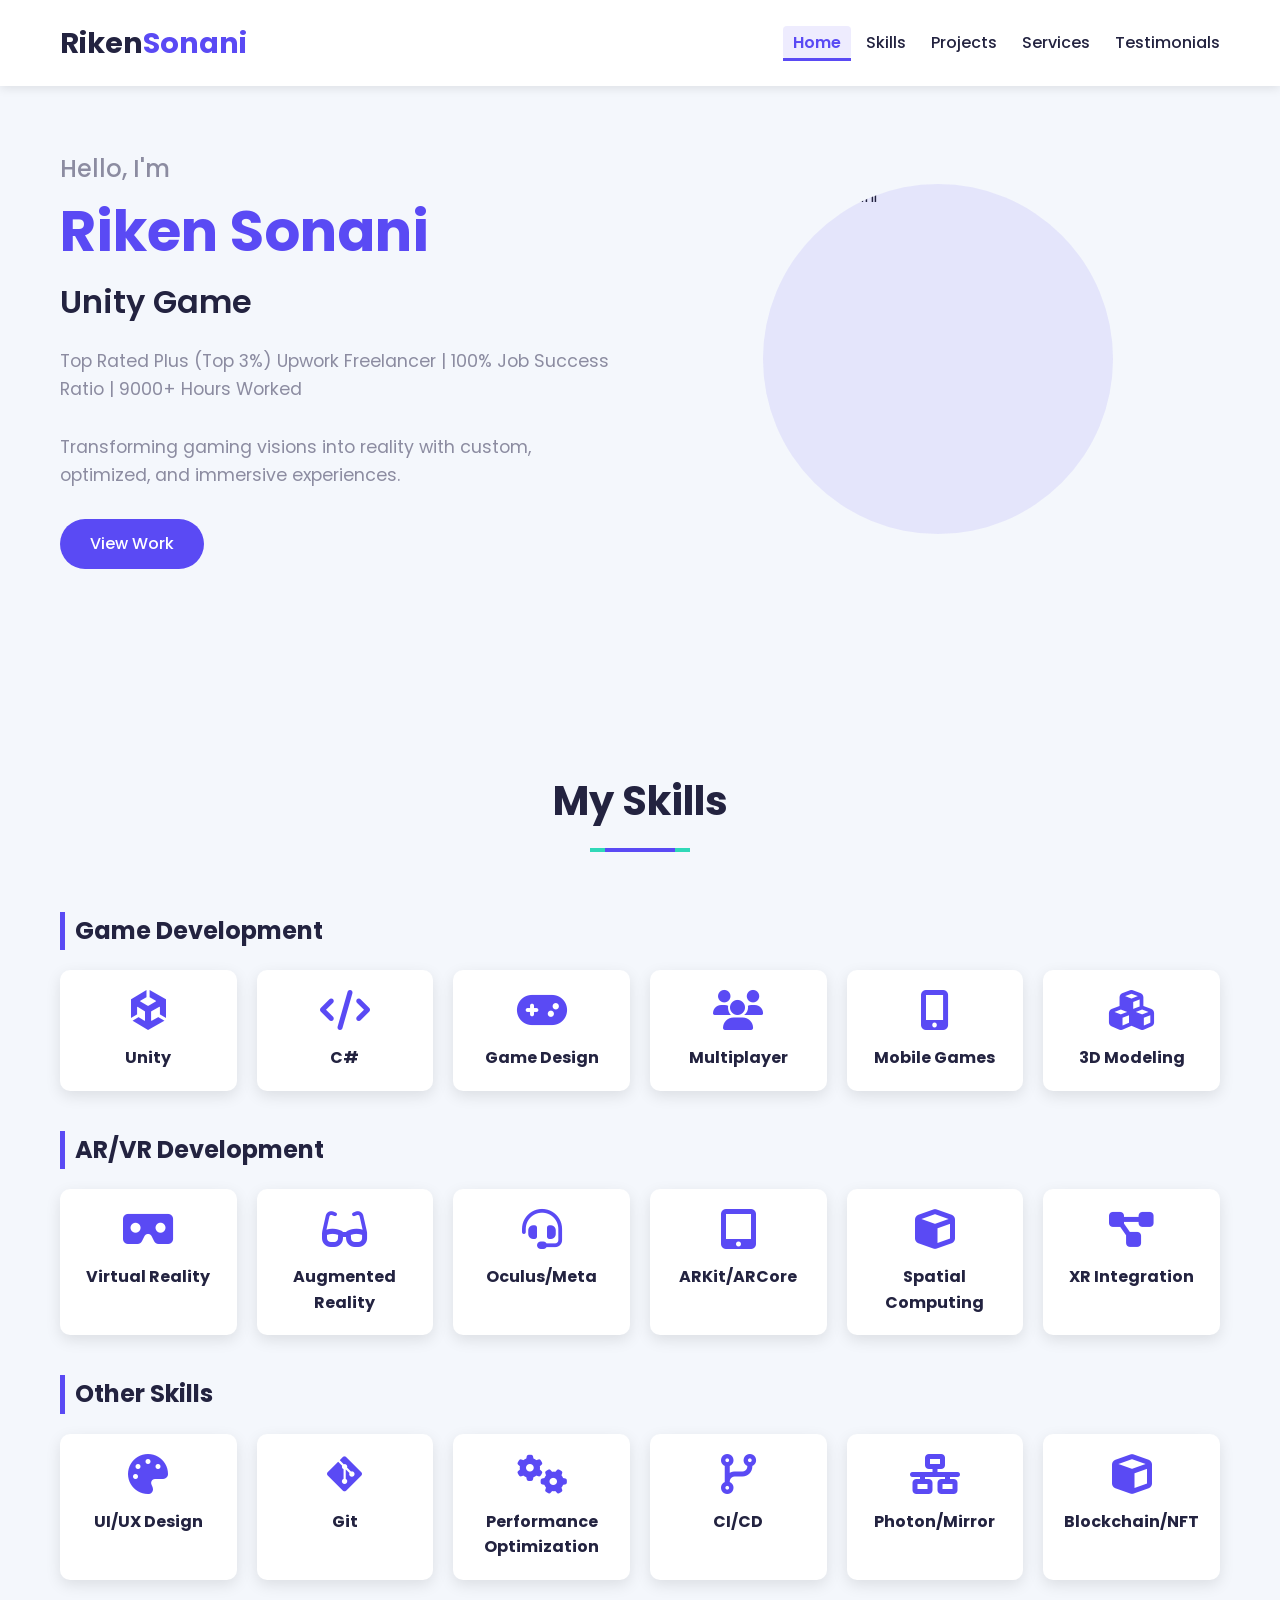
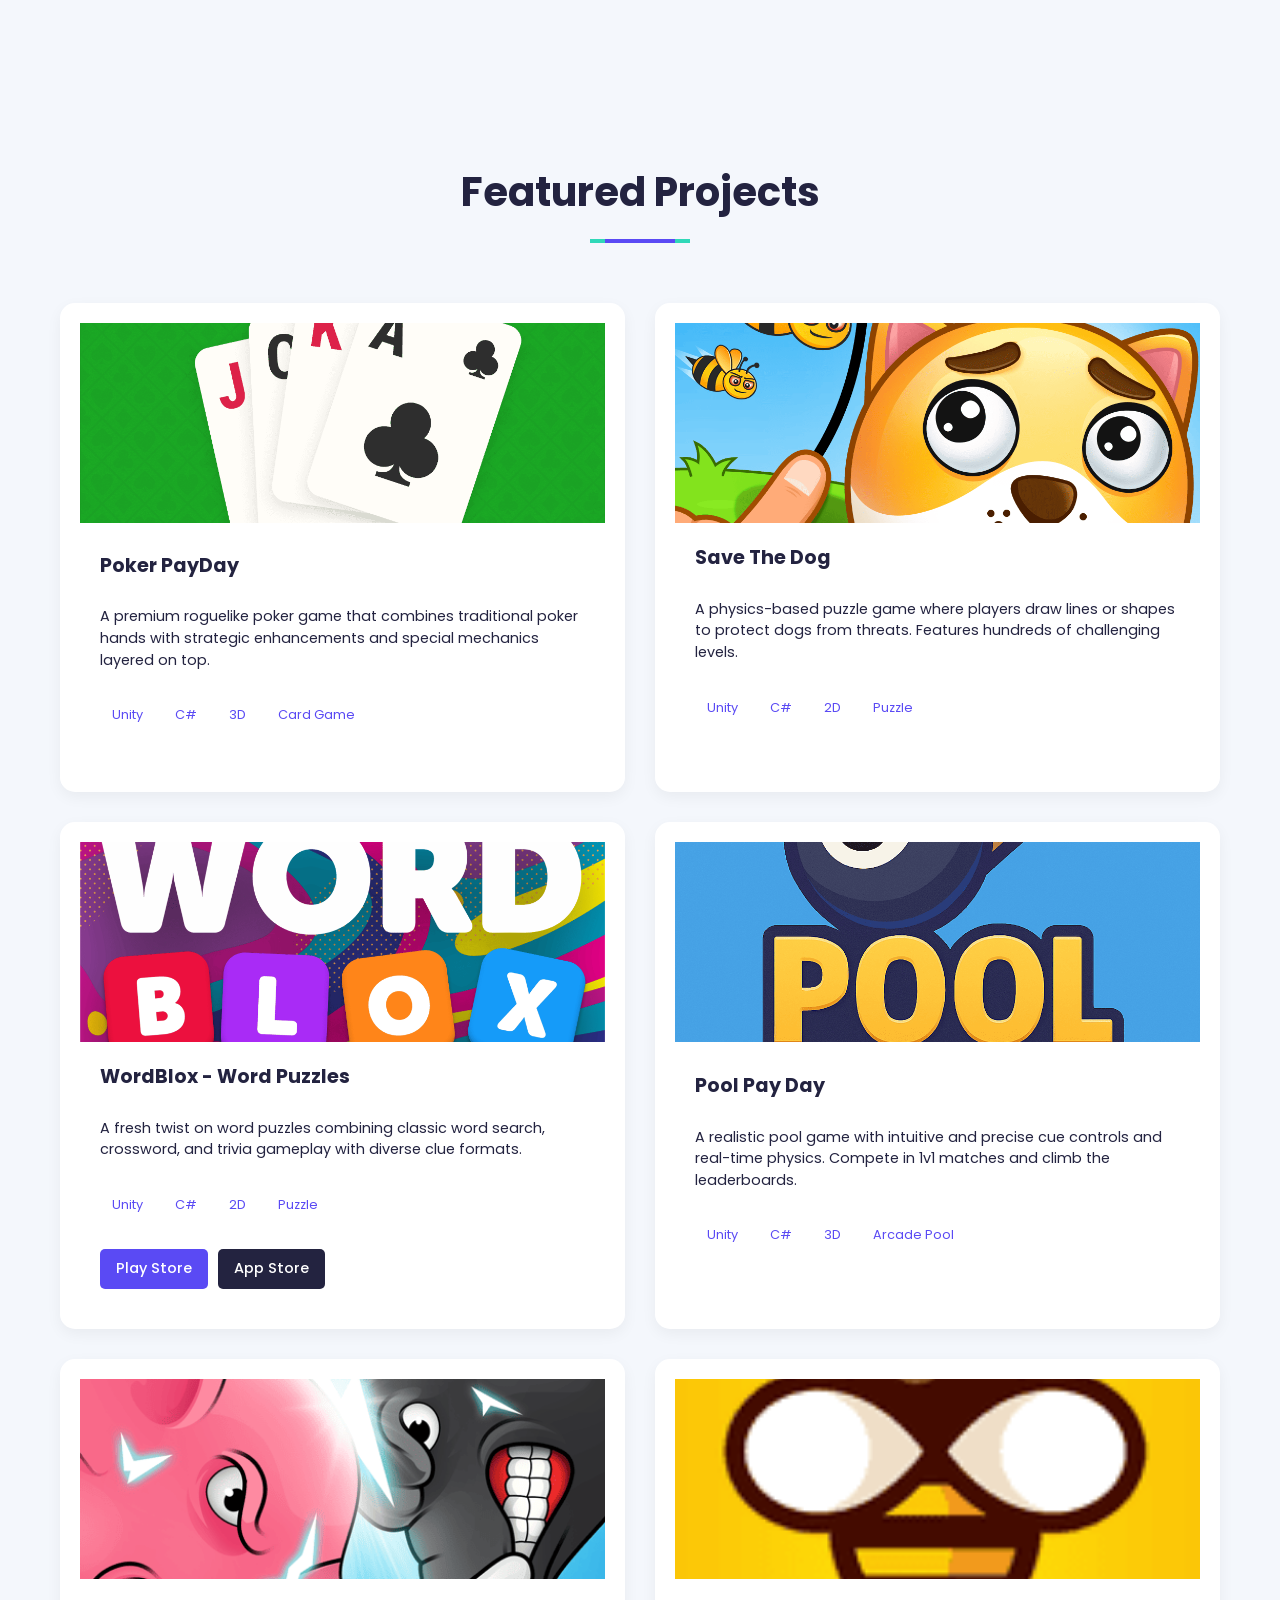
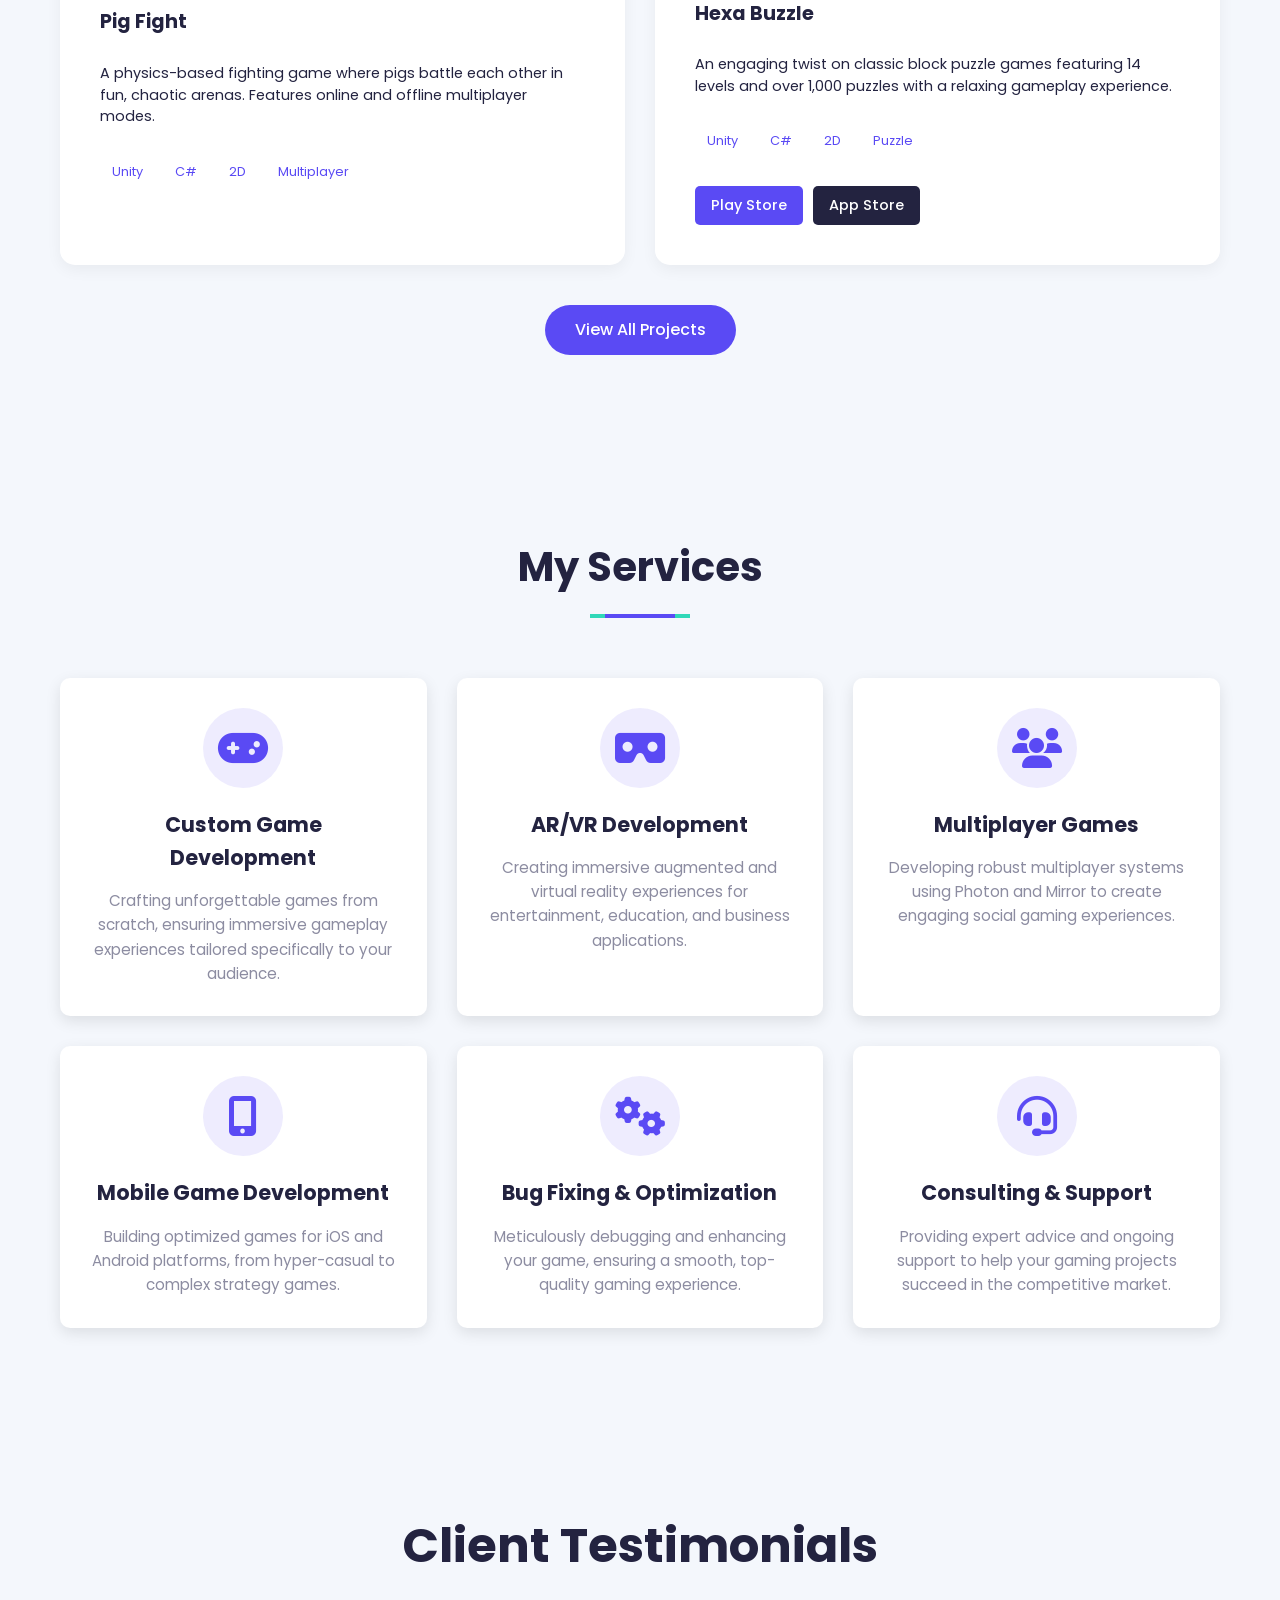
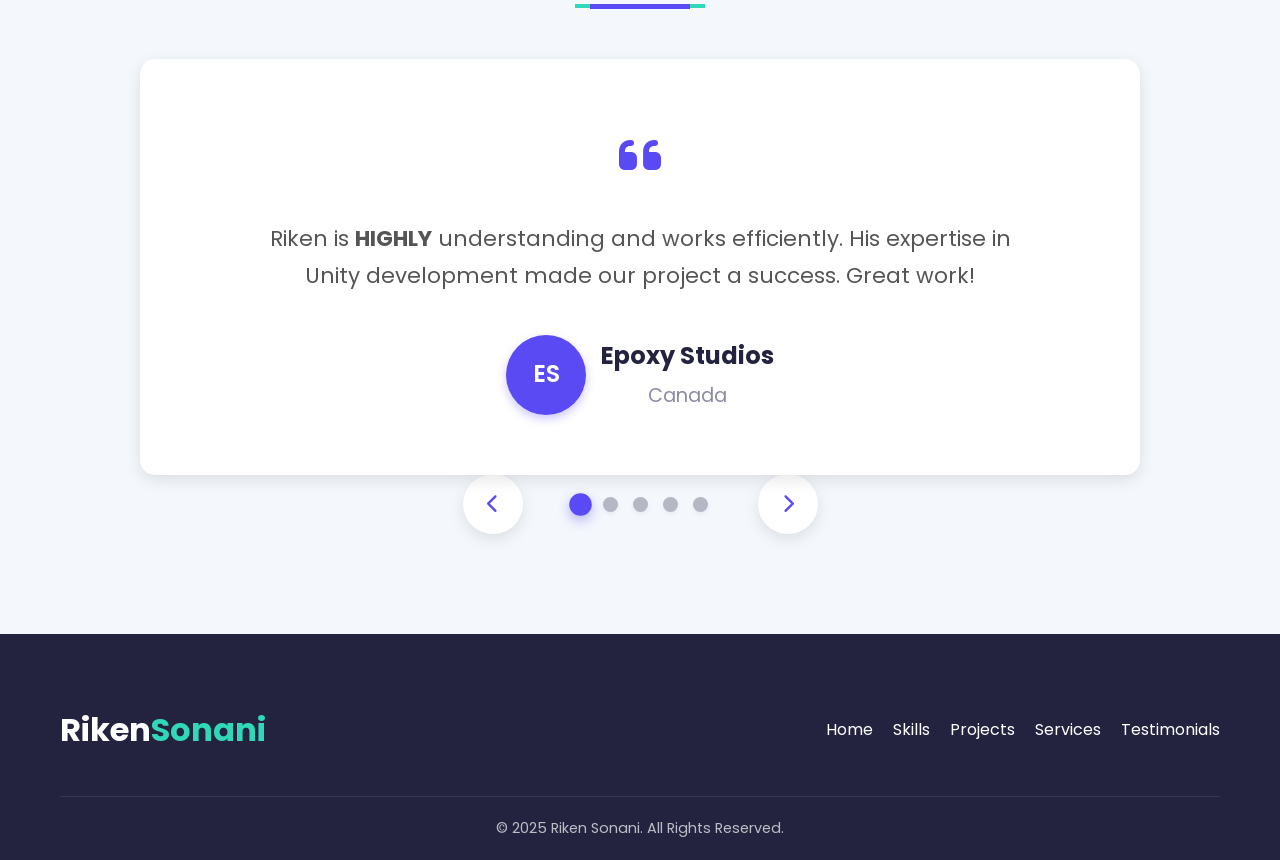
==== index.html @ 7538af36 "initial commit" ====
<!DOCTYPE html>
<html lang="en">
<head>
    <meta charset="UTF-8">
    <meta name="viewport" content="width=device-width, initial-scale=1.0">
    <title>Riken Sonani - Unity Game Developer</title>
    <link rel="stylesheet" href="css/style.css">
    <link rel="stylesheet" href="css/testimonials.css">
    <!-- Font Awesome for icons -->
    <link rel="stylesheet" href="https://cdnjs.cloudflare.com/ajax/libs/font-awesome/6.4.0/css/all.min.css">
    <!-- Google Fonts -->
    <link href="https://fonts.googleapis.com/css2?family=Poppins:wght@300;400;500;600;700&display=swap" rel="stylesheet">
</head>
<body>
    <!-- Header/Navigation -->
    <header>
        <div class="container">
            <div class="logo">
                <h1>Riken<span>Sonani</span></h1>
            </div>
            <nav>
                <ul class="nav-links">
                    <li><a href="#home">Home</a></li>
                    <li><a href="#skills">Skills</a></li>
                    <li><a href="#projects">Projects</a></li>
                    <li><a href="#services">Services</a></li>
                    <li><a href="#testimonials">Testimonials</a></li>
                </ul>
                <div class="hamburger">
                    <span></span>
                    <span></span>
                    <span></span>
                </div>
            </nav>
        </div>
    </header>

    <!-- Hero Section -->
    <section id="home" class="hero">
        <div class="container">
            <div class="hero-content">
                <div class="hero-text">
                    <h2>Hello, I'm</h2>
                    <h1>Riken Sonani</h1>
                    <h3>Unity Game Developer | AR/VR Expert | UI/UX Specialist</h3>
                    <p>Top Rated Plus (Top 3%) Upwork Freelancer | 100% Job Success Ratio | 9000+ Hours Worked</p>
                    <p>Transforming gaming visions into reality with custom, optimized, and immersive experiences.</p>
                    <div class="hero-cta">
                        <a href="#projects" class="btn primary-btn">View Work</a>
                    </div>
                </div>
                <div class="hero-image">
                    <div class="image-placeholder">
                        <img src="images/profile.jpg" alt="Riken Sonani">
                    </div>
                </div>
            </div>
        </div>
    </section>

    <!-- Skills Section -->
    <section id="skills" class="skills">
        <div class="container">
            <div class="section-header">
                <h2>My Skills</h2>
                <div class="underline"></div>
            </div>
            <div class="skills-content">
                <div class="skills-category">
                    <h3>Game Development</h3>
                    <div class="skills-grid">
                        <div class="skill-item">
                            <i class="fab fa-unity"></i>
                            <h4>Unity</h4>
                        </div>
                        <div class="skill-item">
                            <i class="fas fa-code"></i>
                            <h4>C#</h4>
                        </div>
                        <div class="skill-item">
                            <i class="fas fa-gamepad"></i>
                            <h4>Game Design</h4>
                        </div>
                        <div class="skill-item">
                            <i class="fas fa-users"></i>
                            <h4>Multiplayer</h4>
                        </div>
                        <div class="skill-item">
                            <i class="fas fa-mobile-alt"></i>
                            <h4>Mobile Games</h4>
                        </div>
                        <div class="skill-item">
                            <i class="fas fa-cubes"></i>
                            <h4>3D Modeling</h4>
                        </div>
                    </div>
                </div>
                <div class="skills-category">
                    <h3>AR/VR Development</h3>
                    <div class="skills-grid">
                        <div class="skill-item">
                            <i class="fas fa-vr-cardboard"></i>
                            <h4>Virtual Reality</h4>
                        </div>
                        <div class="skill-item">
                            <i class="fas fa-glasses"></i>
                            <h4>Augmented Reality</h4>
                        </div>
                        <div class="skill-item">
                            <i class="fas fa-headset"></i>
                            <h4>Oculus/Meta</h4>
                        </div>
                        <div class="skill-item">
                            <i class="fas fa-tablet-alt"></i>
                            <h4>ARKit/ARCore</h4>
                        </div>
                        <div class="skill-item">
                            <i class="fas fa-cube"></i>
                            <h4>Spatial Computing</h4>
                        </div>
                        <div class="skill-item">
                            <i class="fas fa-project-diagram"></i>
                            <h4>XR Integration</h4>
                        </div>
                    </div>
                </div>
                <div class="skills-category">
                    <h3>Other Skills</h3>
                    <div class="skills-grid">
                        <div class="skill-item">
                            <i class="fas fa-palette"></i>
                            <h4>UI/UX Design</h4>
                        </div>
                        <div class="skill-item">
                            <i class="fab fa-git-alt"></i>
                            <h4>Git</h4>
                        </div>
                        <div class="skill-item">
                            <i class="fas fa-cogs"></i>
                            <h4>Performance Optimization</h4>
                        </div>
                        <div class="skill-item">
                            <i class="fas fa-code-branch"></i>
                            <h4>CI/CD</h4>
                        </div>
                        <div class="skill-item">
                            <i class="fas fa-network-wired"></i>
                            <h4>Photon/Mirror</h4>
                        </div>
                        <div class="skill-item">
                            <i class="fas fa-cube"></i>
                            <h4>Blockchain/NFT</h4>
                        </div>
                    </div>
                </div>
            </div>
        </div>
    </section>

    <!-- Projects Section -->
    <section id="projects" class="projects">
        <div class="container">
            <div class="section-header">
                <h2>Featured Projects</h2>
                <div class="underline"></div>
            </div>

            <div class="projects-grid">
                <!-- Project 1: Poker PayDay -->
                <div class="project-item">
                    <img src="images/Project1.png" alt="Poker PayDay">
                    <div class="project-info">
                        <h3>Poker PayDay</h3>
                        <p>A premium roguelike poker game that combines traditional poker hands with strategic enhancements and special mechanics layered on top.</p>
                        <div class="project-tech">
                            <span>Unity</span>
                            <span>C#</span>
                            <span>3D</span>
                            <span>Card Game</span>
                        </div>
                        <!-- <div class="project-links">
                            <a href="#" class="btn small-btn">Play Game</a>
                            <a href="#" class="btn small-btn github-btn">View Code</a>
                        </div> -->
                    </div>
                </div>

                <!-- Project 2: Save The Dog -->
                <div class="project-item">
                    <img src="images/Project2.png" alt="Save The Dog">
                    <div class="project-info">
                        <h3>Save The Dog</h3>
                        <p>A physics-based puzzle game where players draw lines or shapes to protect dogs from threats. Features hundreds of challenging levels.</p>
                        <div class="project-tech">
                            <span>Unity</span>
                            <span>C#</span>
                            <span>2D</span>
                            <span>Puzzle</span>
                        </div>
                        <div class="project-actions">
                            <a href="#" class="store-btn playstore-btn disabled">
                                <i class="fab fa-google-play"></i> Play Store
                            </a>
                            <a href="#" class="store-btn appstore-btn disabled">
                                <i class="fab fa-app-store-ios"></i> App Store
                            </a>
                        </div>
                    </div>
                </div>

                <!-- Project 3: WordBlox -->
                <div class="project-item">
                    <img src="images/Project3.png" alt="WordBlox - Word Puzzles">
                    <div class="project-info">
                        <h3>WordBlox - Word Puzzles</h3>
                        <p>A fresh twist on word puzzles combining classic word search, crossword, and trivia gameplay with diverse clue formats.</p>
                        <div class="project-tech">
                            <span>Unity</span>
                            <span>C#</span>
                            <span>2D</span>
                            <span>Puzzle</span>
                        </div>
                        <div class="project-links">
                            <a href="https://play.google.com/store/apps/details?id=com.randomlogicgames.wordblox" class="btn small-btn" target="_blank">Play Store</a>
                            <a href="https://apps.apple.com/in/app/wordblox-word-puzzles/id1569467386" class="btn small-btn github-btn" target="_blank">App Store</a>
                        </div>
                    </div>
                </div>

                <!-- Project 4: Pool Pay Day -->
                <div class="project-item">
                    <img src="images/Project4.png" alt="Pool Pay Day">
                    <div class="project-info">
                        <h3>Pool Pay Day</h3>
                        <p>A realistic pool game with intuitive and precise cue controls and real-time physics. Compete in 1v1 matches and climb the leaderboards.</p>
                        <div class="project-tech">
                            <span>Unity</span>
                            <span>C#</span>
                            <span>3D</span>
                            <span>Arcade Pool</span>
                        </div>
                        <div class="project-actions">
                            <a href="#" class="store-btn playstore-btn disabled">
                                <i class="fab fa-google-play"></i> Play Store
                            </a>
                            <a href="#" class="store-btn appstore-btn disabled">
                                <i class="fab fa-app-store-ios"></i> App Store
                            </a>
                        </div>
                    </div>
                </div>

                <!-- Project 5: Pig Fight -->
                <div class="project-item">
                    <img src="images/Project5.png" alt="Pig Fight">
                    <div class="project-info">
                        <h3>Pig Fight</h3>
                        <p>A physics-based fighting game where pigs battle each other in fun, chaotic arenas. Features online and offline multiplayer modes.</p>
                        <div class="project-tech">
                            <span>Unity</span>
                            <span>C#</span>
                            <span>2D</span>
                            <span>Multiplayer</span>
                        </div>
                        <div class="project-actions">
                            <a href="#" class="store-btn playstore-btn disabled">
                                <i class="fab fa-google-play"></i> Play Store
                            </a>
                            <a href="#" class="store-btn appstore-btn disabled">
                                <i class="fab fa-app-store-ios"></i> App Store
                            </a>
                        </div>
                    </div>
                </div>

                <!-- Project 6: Hexa Buzzle -->
                <div class="project-item">
                    <img src="images/Project06.png" alt="Hexa Buzzle">
                    <div class="project-info">
                        <h3>Hexa Buzzle</h3>
                        <p>An engaging twist on classic block puzzle games featuring 14 levels and over 1,000 puzzles with a relaxing gameplay experience.</p>
                        <div class="project-tech">
                            <span>Unity</span>
                            <span>C#</span>
                            <span>2D</span>
                            <span>Puzzle</span>
                        </div>
                        <div class="project-links">
                            <a href="https://play.google.com/store/apps/details?id=com.randomlogicgames.hexabuzzle" class="btn small-btn" target="_blank">Play Store</a>
                            <a href="https://apps.apple.com/in/app/hexa-buzzle/id1369821512" class="btn small-btn github-btn" target="_blank">App Store</a>
                        </div>
                    </div>
                </div>
            </div>

            <div class="projects-cta">
                <a href="projects.html" class="btn primary-btn view-all">View All Projects</a>
            </div>
        </div>
    </section>

    <!-- Services Section -->
    <section id="services" class="services">
        <div class="container">
            <div class="section-header">
                <h2>My Services</h2>
                <div class="underline"></div>
            </div>
            <div class="services-grid">
                <div class="service-item">
                    <div class="service-icon">
                        <i class="fas fa-gamepad"></i>
                    </div>
                    <h3>Custom Game Development</h3>
                    <p>Crafting unforgettable games from scratch, ensuring immersive gameplay experiences tailored specifically to your audience.</p>
                </div>
                <div class="service-item">
                    <div class="service-icon">
                        <i class="fas fa-vr-cardboard"></i>
                    </div>
                    <h3>AR/VR Development</h3>
                    <p>Creating immersive augmented and virtual reality experiences for entertainment, education, and business applications.</p>
                </div>
                <div class="service-item">
                    <div class="service-icon">
                        <i class="fas fa-users"></i>
                    </div>
                    <h3>Multiplayer Games</h3>
                    <p>Developing robust multiplayer systems using Photon and Mirror to create engaging social gaming experiences.</p>
                </div>
                <div class="service-item">
                    <div class="service-icon">
                        <i class="fas fa-mobile-alt"></i>
                    </div>
                    <h3>Mobile Game Development</h3>
                    <p>Building optimized games for iOS and Android platforms, from hyper-casual to complex strategy games.</p>
                </div>
                <div class="service-item">
                    <div class="service-icon">
                        <i class="fas fa-cogs"></i>
                    </div>
                    <h3>Bug Fixing & Optimization</h3>
                    <p>Meticulously debugging and enhancing your game, ensuring a smooth, top-quality gaming experience.</p>
                </div>
                <div class="service-item">
                    <div class="service-icon">
                        <i class="fas fa-headset"></i>
                    </div>
                    <h3>Consulting & Support</h3>
                    <p>Providing expert advice and ongoing support to help your gaming projects succeed in the competitive market.</p>
                </div>
            </div>
        </div>
    </section>

    <!-- Testimonials Section -->
    <section id="testimonials" class="testimonials">
        <div class="container">
            <div class="section-header">
                <h2>Client Testimonials</h2>
                <div class="underline"></div>
                
            </div>
            <div class="testimonials-slider">
                <!-- Testimonial 1 -->
                <div class="testimonial-item">
                    <div class="quote">
                        <i class="fas fa-quote-left"></i>
                    </div>
                    <p>Riken is <strong>HIGHLY</strong> understanding and works efficiently. His expertise in Unity development made our project a success. Great work!</p>
                    <div class="client-info">
                        <div class="client-img">
                            <span>ES</span>
                        </div>
                        <div class="client-details">
                            <h4>Epoxy Studios</h4>
                            <p>Canada</p>
                        </div>
                    </div>
                </div>
                
                <!-- Testimonial 2 -->
                <div class="testimonial-item">
                    <div class="quote">
                        <i class="fas fa-quote-left"></i>
                    </div>
                    <p>Fantastic developer and wonderful to collaborate with! Riken's understanding of game mechanics and ability to implement complex features exceeded our expectations.</p>
                    <div class="client-info">
                        <div class="client-img">
                            <span>RL</span>
                        </div>
                        <div class="client-details">
                            <h4>Random Logic Games</h4>
                            <p>USA</p>
                        </div>
                    </div>
                </div>
                
                <!-- Testimonial 3 -->
                <div class="testimonial-item">
                    <div class="quote">
                        <i class="fas fa-quote-left"></i>
                    </div>
                    <p>Excellent job fixing the bug in our Unity app! Riken's attention to detail and problem-solving skills are impressive. Looking forward to future projects.</p>
                    <div class="client-info">
                        <div class="client-img">
                            <span>MP</span>
                        </div>
                        <div class="client-details">
                            <h4>Multimedia Production</h4>
                            <p>Germany</p>
                        </div>
                    </div>
                </div>

                <!-- Testimonial 4 -->
                <div class="testimonial-item">
                    <div class="quote">
                        <i class="fas fa-quote-left"></i>
                    </div>
                    <p>Very professional Unity freelancer, highly recommended! Riken delivered our AR project on time and with exceptional quality.</p>
                    <div class="client-info">
                        <div class="client-img">
                            <span>KG</span>
                        </div>
                        <div class="client-details">
                            <h4>Kob Games</h4>
                            <p>United Kingdom</p>
                        </div>
                    </div>
                </div>

                <!-- Testimonial 5 -->
                <div class="testimonial-item">
                    <div class="quote">
                        <i class="fas fa-quote-left"></i>
                    </div>
                    <p>Riken listens and delivers exactly what you need. His expertise in Unity and AR/VR development is remarkable. Will definitely hire again!</p>
                    <div class="client-info">
                        <div class="client-img">
                            <span>JN</span>
                        </div>
                        <div class="client-details">
                            <h4>Josh Nathanson</h4>
                            <p>USA</p>
                        </div>
                    </div>
                </div>
            </div>
            <div class="testimonial-controls">
                <button class="prev-btn"><i class="fas fa-chevron-left"></i></button>
                <div class="dots">
                    <span class="dot active" title="Testimonial 1"></span>
                    <span class="dot" title="Testimonial 2"></span>
                    <span class="dot" title="Testimonial 3"></span>
                    <span class="dot" title="Testimonial 4"></span>
                    <span class="dot" title="Testimonial 5"></span>
                </div>
                <button class="next-btn"><i class="fas fa-chevron-right"></i></button>
            </div>
        </div>
    </section>

    <!-- Contact Section -->
    <section id="contact" class="contact">
        <div class="container">
            <div class="section-header">
                <h2>Get In Touch</h2>
                <div class="underline"></div>
            </div>
            <div class="contact-content">
                <div class="contact-info">
                    <h3>Let's work together</h3>
                    <p>Ready to transform your gaming vision into reality? I'm currently available for freelance work. If you have a project that needs some creative touch, I'd love to hear about it.</p>
                    <div class="contact-details">
                        <div class="contact-item">
                            <i class="fas fa-envelope"></i>
                            <span>Email address hidden for portfolio demo</span>
                        </div>
                        <div class="contact-item">
                            <i class="fas fa-phone"></i>
                            <span>Phone number hidden for portfolio demo</span>
                        </div>
                        <div class="contact-item">
                            <i class="fas fa-map-marker-alt"></i>
                            <span>Available for Remote Work</span>
                        </div>
                    </div>
                </div>
                <div class="contact-form">
                    <form id="contactForm">
                        <div class="form-group">
                            <label for="name">Name</label>
                            <input type="text" id="name" name="name" required>
                        </div>
                        <div class="form-group">
                            <label for="email">Email</label>
                            <input type="email" id="email" name="email" required>
                        </div>
                        <div class="form-group">
                            <label for="subject">Subject</label>
                            <input type="text" id="subject" name="subject" required>
                        </div>
                        <div class="form-group">
                            <label for="message">Message</label>
                            <textarea id="message" name="message" rows="5" required></textarea>
                        </div>
                        <button type="submit" class="btn primary-btn">Send Message</button>
                    </form>
                </div>
            </div>
        </div>
    </section>

    <!-- Footer -->
    <footer>
        <div class="container">
            <div class="footer-content">
                <div class="footer-logo">
                    <h2>Riken<span>Sonani</span></h2>
                </div>
                <div class="footer-links">
                    <a href="#home">Home</a>
                    <a href="#skills">Skills</a>
                    <a href="#projects">Projects</a>
                    <a href="#services">Services</a>
                    <a href="#testimonials">Testimonials</a>
                </div>
            </div>
            <div class="footer-bottom">
                <p>&copy; 2025 Riken Sonani. All Rights Reserved.</p>
            </div>
        </div>
    </footer>

    <!-- Back to Top Button -->
    <a href="#home" class="back-to-top">
        <i class="fas fa-arrow-up"></i>
    </a>

    <!-- JavaScript -->
    <script src="js/main.js"></script>
    <script src="js/testimonials.js"></script>
</body>
</html>
---- css/style.css ----
/* ============ Base Styles ============ */
:root {
    --primary-color: #5a4af4;
    --secondary-color: #30d8b8;
    --dark-color: #232340;
    --light-color: #f4f7fc;
    --grey-color: #8c8ca1;
    --white-color: #ffffff;
    --box-shadow: 0 5px 15px rgba(0, 0, 0, 0.1);
    --transition: all 0.3s ease-in-out;
}

* {
    margin: 0;
    padding: 0;
    box-sizing: border-box;
}

html {
    scroll-behavior: smooth;
}

body {
    font-family: 'Poppins', sans-serif;
    line-height: 1.6;
    color: var(--dark-color);
    background-color: var(--light-color);
}

a {
    text-decoration: none;
    color: inherit;
}

ul {
    list-style: none;
}

img {
    max-width: 100%;
    height: auto;
    display: block;
}

.container {
    max-width: 1200px;
    margin: 0 auto;
    padding: 0 20px;
}

.section-header {
    text-align: center;
    margin-bottom: 60px;
}

.section-header h2 {
    font-size: 2.5rem;
    color: var(--dark-color);
    margin-bottom: 15px;
    position: relative;
    display: inline-block;
}

.underline {
    height: 4px;
    width: 70px;
    background: var(--primary-color);
    margin: 0 auto;
    position: relative;
}

.underline::before {
    content: '';
    position: absolute;
    left: -15px;
    top: 0;
    width: 15px;
    height: 4px;
    background: var(--secondary-color);
}

.underline::after {
    content: '';
    position: absolute;
    right: -15px;
    top: 0;
    width: 15px;
    height: 4px;
    background: var(--secondary-color);
}

.btn {
    display: inline-flex;
    align-items: center;
    justify-content: center;
    padding: 12px 30px;
    border-radius: 50px;
    font-weight: 500;
    cursor: pointer;
    transition: var(--transition);
    border: none;
    text-align: center;
    font-size: 1rem;
    gap: 8px;
}

.primary-btn {
    background: var(--primary-color);
    color: var(--white-color);
}

.primary-btn:hover {
    background: #4939d8; /* Slightly darker shade */
    transform: translateY(-2px);
    box-shadow: 0 5px 15px rgba(90, 74, 244, 0.25);
}

.secondary-btn {
    background: var(--white-color);
    color: var(--primary-color);
    border: 2px solid transparent;
    box-shadow: 0 3px 10px rgba(0, 0, 0, 0.1);
}

.secondary-btn:hover {
    background: var(--white-color);
    color: var(--primary-color);
    transform: translateY(-2px);
    box-shadow: 0 5px 15px rgba(0, 0, 0, 0.15);
}

.small-btn {
    padding: 10px 25px;
    font-size: 0.95rem;
}

/* ============ Header Styles ============ */
header {
    background-color: var(--white-color);
    box-shadow: 0 2px 10px rgba(0, 0, 0, 0.1);
    padding: 20px 0;
    position: fixed;
    top: 0;
    left: 0;
    width: 100%;
    z-index: 1000;
    transition: var(--transition);
}

header.sticky {
    padding: 15px 0;
    background-color: rgba(255, 255, 255, 0.95);
}

header .container {
    display: flex;
    justify-content: space-between;
    align-items: center;
}

.logo h1 {
    font-size: 1.8rem;
    color: var(--dark-color);
}

.logo span {
    color: var(--primary-color);
}

.nav-links {
    display: flex;
}

.nav-links li:not(:last-child) {
    margin-right: 25px;
}

.nav-links a {
    font-weight: 500;
    font-size: 1rem;
    position: relative;
    padding: 5px 0;
}

.nav-links a::after {
    content: '';
    position: absolute;
    left: 0;
    bottom: -2px;
    width: 0;
    height: 2px;
    background-color: var(--primary-color);
    transition: width 0.3s ease;
}

.nav-links a:hover::after,
.nav-links a.active::after {
    width: 100%;
    height: 3px;
    background-color: var(--primary-color);
}

/* Add explicit styling for active nav links */
.nav-links a.active {
    color: var(--primary-color);
    font-weight: 600;
    background-color: rgba(90, 74, 244, 0.1);
    padding: 5px 10px;
    border-radius: 4px;
    margin: 0 -10px;
}

.hamburger {
    display: none;
    cursor: pointer;
}

.hamburger span {
    display: block;
    width: 25px;
    height: 3px;
    background-color: var(--dark-color);
    margin: 5px 0;
    transition: var(--transition);
}

/* Header Profile Image */
.header-profile {
    display: flex;
    align-items: center;
    gap: 15px;
}

.profile-image {
    width: 45px;
    height: 45px;
    border-radius: 50%;
    overflow: hidden;
    border: 2px solid var(--primary-color);
}

.profile-image img {
    width: 100%;
    height: 100%;
    object-fit: cover;
}

/* ============ Hero Section ============ */
.hero {
    padding: 150px 0 100px;
    background-color: var(--light-color);
    position: relative;
    overflow: hidden;
}

.hero-content {
    display: flex;
    align-items: center;
    justify-content: space-between;
}

.hero-text {
    flex: 1;
    padding-right: 30px;
}

.hero-text h2 {
    font-size: 1.5rem;
    font-weight: 500;
    color: var(--grey-color);
    margin-bottom: 10px;
}

.hero-text h1 {
    font-size: 3.5rem;
    font-weight: 700;
    color: var(--primary-color);
    margin-bottom: 10px;
    line-height: 1.2;
}

.hero-text h3 {
    font-size: 2rem;
    font-weight: 600;
    color: var(--dark-color);
    margin-bottom: 20px;
}

.hero-text p {
    font-size: 1.1rem;
    color: var(--grey-color);
    margin-bottom: 30px;
    max-width: 600px;
}

.hero-cta {
    display: flex;
    gap: 15px;
}

.hero-image {
    flex: 1;
    display: flex;
    justify-content: center;
    align-items: center;
}

.image-placeholder {
    width: 350px;
    height: 350px;
    border-radius: 50%;
    background-color: rgba(90, 74, 244, 0.1);
    display: flex;
    justify-content: center;
    align-items: center;
    position: relative;
    overflow: hidden;
}

.image-placeholder img {
    width: 100%;
    height: 100%;
    object-fit: cover;
    display: block;
}

.image-placeholder::before {
    content: '';
    position: absolute;
    top: -20px;
    right: -20px;
    width: 100%;
    height: 100%;
    border-radius: 50%;
    border: 4px solid var(--secondary-color);
    z-index: -1;
}

.image-placeholder i {
    display: none;
}

/* ============ About Section ============ */
.about {
    padding: 100px 0;
    background-color: var(--white-color);
}

.about-content {
    display: flex;
    align-items: center;
    gap: 50px;
}

.about-image {
    flex: 1;
}

.about-image .image-placeholder {
    width: 300px;
    height: 300px;
    margin: 0 auto;
}

.about-text {
    flex: 1.5;
}

.about-text h3 {
    font-size: 1.8rem;
    color: var(--dark-color);
    margin-bottom: 20px;
    line-height: 1.3;
}

.about-text p {
    margin-bottom: 20px;
    color: var(--grey-color);
}

.about-details {
    display: flex;
    flex-wrap: wrap;
    margin-bottom: 30px;
}

.detail-item {
    flex: 1;
    min-width: 200px;
    margin: 10px 0;
    display: flex;
    align-items: center;
}

.detail-item i {
    margin-right: 10px;
    color: var(--primary-color);
    font-size: 1.2rem;
}

.about-cta {
    display: flex;
    align-items: center;
    gap: 30px;
}

.social-icons {
    display: flex;
    gap: 15px;
}

.social-icons a {
    width: 40px;
    height: 40px;
    border-radius: 50%;
    background-color: var(--light-color);
    display: flex;
    justify-content: center;
    align-items: center;
    transition: var(--transition);
}

.social-icons a:hover {
    background-color: var(--primary-color);
    color: var(--white-color);
    transform: translateY(-3px);
}

/* ============ Skills Section ============ */
.skills {
    padding: 100px 0;
    background-color: var(--light-color);
}

.skills-content {
    display: flex;
    flex-direction: column;
    gap: 40px;
}

.skills-category h3 {
    font-size: 1.5rem;
    margin-bottom: 20px;
    color: var(--dark-color);
    position: relative;
    padding-left: 15px;
}

.skills-category h3::before {
    content: '';
    position: absolute;
    left: 0;
    top: 0;
    width: 5px;
    height: 100%;
    background-color: var(--primary-color);
}

.skills-grid {
    display: grid;
    grid-template-columns: repeat(auto-fill, minmax(150px, 1fr));
    gap: 20px;
}

.skill-item {
    background-color: var(--white-color);
    border-radius: 10px;
    padding: 20px;
    text-align: center;
    box-shadow: var(--box-shadow);
    transition: var(--transition);
}

.skill-item:hover {
    transform: translateY(-5px);
    box-shadow: 0 10px 25px rgba(0, 0, 0, 0.1);
}

.skill-item i {
    font-size: 2.5rem;
    margin-bottom: 15px;
    color: var(--primary-color);
}

.skill-item h4 {
    font-size: 1rem;
    color: var(--dark-color);
}

/* ============ Projects Section ============ */
.projects {
    padding: 80px 0;
    background-color: var(--light-bg);
}

.projects-grid {
    display: grid;
    grid-template-columns: repeat(2, 1fr);
    gap: 30px;
    margin-top: 40px;
    max-width: 100%;
}

.project-item {
    display: flex;
    flex-direction: column;
    background-color: #fff;
    border-radius: 15px;
    box-shadow: 0 5px 15px rgba(0, 0, 0, 0.05);
    padding: 20px;
    height: 100%;
    transition: transform 0.3s ease, box-shadow 0.3s ease;
    overflow: hidden;
}

.project-item:hover {
    transform: translateY(-5px);
    box-shadow: 0 10px 25px rgba(0, 0, 0, 0.1);
}

.project-item img {
    width: 100%;
    height: 200px;
    object-fit: cover;
}

.project-info {
    padding: 20px;
    display: flex;
    flex-direction: column;
    gap: 15px;
}

.project-info h3 {
    font-size: 1.2rem;
    margin-bottom: 10px;
    color: var(--dark-color);
}

.project-info p {
    font-size: 0.9rem;
    color: var(--text-color);
    margin-bottom: 15px;
    line-height: 1.5;
}

.project-tech {
    display: flex;
    flex-wrap: wrap;
    gap: 8px;
    margin-bottom: 15px;
}

.project-tech span {
    background: var(--light-bg);
    color: var(--primary-color);
    padding: 4px 12px;
    border-radius: 15px;
    font-size: 0.8rem;
}

.project-links {
    display: flex;
    gap: 10px;
}

.project-links .btn {
    padding: 8px 16px;
    font-size: 0.9rem;
    border-radius: 5px;
    text-decoration: none;
    transition: all 0.3s ease;
}

.project-links .btn:first-child {
    background: var(--primary-color);
    color: var(--white-color);
}

.github-btn {
    background: var(--dark-color);
    color: var(--white-color);
}

.projects-cta {
    display: flex;
    justify-content: center;
    margin-top: 40px;
}

.view-all {
    margin: 0 auto;
    padding: 12px 30px;
    font-size: 1rem;
}

/* ============ Testimonials Section ============ */
.testimonials {
    padding: 80px 0;
    background-color: var(--light-color);
    overflow: hidden;
}

.testimonials-slider {
    max-width: 1000px;
    margin: 0 auto;
    position: relative;
}

.testimonial-item {
    position: relative;
    width: 100%;
    background-color: var(--white-color);
    border-radius: 15px;
    padding: 40px;
    box-shadow: var(--box-shadow);
    text-align: center;
    opacity: 0;
    visibility: hidden;
    transform: translateX(100px);
    transition: all 0.3s ease;
    display: none;
}

.testimonial-item.active {
    opacity: 1;
    visibility: visible;
    transform: translateX(0);
    display: block;
}

.quote {
    font-size: 2.5rem;
    color: var(--primary-color);
    margin-bottom: 25px;
}

.testimonial-item p {
    font-size: 1.25rem;
    color: var(--dark-color);
    margin-bottom: 35px;
    line-height: 1.8;
    max-width: 800px;
    margin-left: auto;
    margin-right: auto;
}

.client-info {
    display: flex;
    align-items: center;
    justify-content: center;
    gap: 20px;
}

.client-img {
    width: 70px;
    height: 70px;
    border-radius: 50%;
    background-color: var(--primary-color);
    display: flex;
    justify-content: center;
    align-items: center;
    color: var(--white-color);
    font-size: 1.5rem;
    font-weight: 600;
}

.client-details h4 {
    font-size: 1.3rem;
    color: var(--dark-color);
    margin-bottom: 8px;
}

.client-details p {
    font-size: 1.1rem;
    color: var(--grey-color);
    margin: 0;
}

.testimonial-controls {
    display: flex;
    justify-content: center;
    align-items: center;
    margin-top: 30px;
    gap: 25px;
}

.prev-btn, .next-btn {
    width: 50px;
    height: 50px;
    border-radius: 50%;
    background-color: var(--white-color);
    border: none;
    display: flex;
    justify-content: center;
    align-items: center;
    cursor: pointer;
    transition: var(--transition);
    box-shadow: var(--box-shadow);
    color: var(--primary-color);
    font-size: 1.2rem;
}

.prev-btn:hover, .next-btn:hover {
    background-color: var(--primary-color);
    color: var(--white-color);
    transform: translateY(-2px);
    box-shadow: 0 5px 15px rgba(90, 74, 244, 0.25);
}

.dots {
    display: flex;
    gap: 12px;
}

.dot {
    width: 12px;
    height: 12px;
    border-radius: 50%;
    background-color: var(--grey-color);
    cursor: pointer;
    transition: var(--transition);
}

.dot.active {
    background-color: var(--primary-color);
    transform: scale(1.4);
}

@media screen and (max-width: 768px) {
    .testimonial-item {
        padding: 30px 20px;
    }

    .testimonial-item p {
        font-size: 1.1rem;
        margin-bottom: 25px;
    }

    .client-img {
        width: 60px;
        height: 60px;
        font-size: 1.3rem;
    }

    .client-details h4 {
        font-size: 1.2rem;
    }

    .client-details p {
        font-size: 1rem;
    }

    .prev-btn, .next-btn {
        width: 45px;
        height: 45px;
    }
}

/* ============ Contact Section ============ */
.contact {
    padding: 100px 0;
    background-color: var(--white-color);
    display: none;
}

.contact-content {
    display: flex;
    gap: 50px;
}

.contact-info {
    flex: 1;
}

.contact-info h3 {
    font-size: 1.8rem;
    color: var(--dark-color);
    margin-bottom: 20px;
}

.contact-info p {
    color: var(--grey-color);
    margin-bottom: 30px;
}

.contact-details {
    margin-bottom: 30px;
}

.contact-item {
    display: flex;
    align-items: center;
    margin-bottom: 15px;
}

.contact-item i {
    margin-right: 15px;
    width: 40px;
    height: 40px;
    background-color: rgba(90, 74, 244, 0.1);
    border-radius: 50%;
    display: flex;
    justify-content: center;
    align-items: center;
    color: var(--primary-color);
}

.social-links {
    display: flex;
    gap: 15px;
}

.social-links a {
    width: 45px;
    height: 45px;
    border-radius: 50px;
    background: var(--primary-color);
    color: var(--white-color);
    display: inline-flex;
    justify-content: center;
    align-items: center;
    transition: var(--transition);
    box-shadow: 0 3px 10px rgba(0, 0, 0, 0.1);
}

.social-links a:hover {
    transform: translateY(-2px);
    box-shadow: 0 5px 15px rgba(90, 74, 244, 0.25);
}

.contact-form {
    flex: 1;
    background-color: var(--light-color);
    padding: 30px;
    border-radius: 10px;
    box-shadow: var(--box-shadow);
}

.form-group {
    margin-bottom: 20px;
}

.form-group label {
    display: block;
    margin-bottom: 8px;
    font-weight: 500;
}

.form-group input,
.form-group textarea {
    width: 100%;
    padding: 12px 15px;
    border: 1px solid #ddd;
    border-radius: 5px;
    font-family: inherit;
    font-size: 1rem;
    transition: var(--transition);
}

.form-group input:focus,
.form-group textarea:focus {
    border-color: var(--primary-color);
    outline: none;
    box-shadow: 0 0 0 3px rgba(90, 74, 244, 0.1);
}

/* ============ Footer ============ */
footer {
    background-color: var(--dark-color);
    color: var(--white-color);
    padding: 70px 0 20px;
}

.footer-content {
    display: flex;
    justify-content: space-between;
    align-items: center;
    flex-wrap: wrap;
    margin-bottom: 40px;
}

.footer-logo h2 {
    font-size: 2rem;
}

.footer-logo span {
    color: var(--secondary-color);
}

.footer-links {
    display: flex;
    gap: 20px;
}

.footer-links a {
    transition: var(--transition);
}

.footer-links a:hover {
    color: var(--secondary-color);
}

.footer-social {
    display: flex;
    gap: 15px;
}

.footer-social a {
    width: 40px;
    height: 40px;
    border-radius: 50%;
    background-color: rgba(255, 255, 255, 0.1);
    display: flex;
    justify-content: center;
    align-items: center;
    transition: var(--transition);
}

.footer-social a:hover {
    background-color: var(--secondary-color);
    transform: translateY(-3px);
}

.footer-bottom {
    text-align: center;
    padding-top: 20px;
    border-top: 1px solid rgba(255, 255, 255, 0.1);
    font-size: 0.9rem;
    color: rgba(255, 255, 255, 0.7);
}

/* ============ Back to Top Button ============ */
.back-to-top {
    position: fixed;
    bottom: 30px;
    right: 30px;
    width: 50px;
    height: 50px;
    background-color: var(--primary-color);
    color: var(--white-color);
    border-radius: 50%;
    display: flex;
    justify-content: center;
    align-items: center;
    box-shadow: var(--box-shadow);
    z-index: 99;
    opacity: 0;
    visibility: hidden;
    transition: var(--transition);
}

.back-to-top.active {
    opacity: 1;
    visibility: visible;
}

.back-to-top:hover {
    background-color: var(--dark-color);
    transform: translateY(-3px);
}

/* ============ Responsive Styles ============ */
@media screen and (max-width: 992px) {
    .hero-content,
    .about-content,
    .contact-content {
        flex-direction: column;
    }
    
    .hero-text,
    .hero-image {
        width: 100%;
        text-align: center;
    }
    
    .hero-text {
        padding-right: 0;
        margin-bottom: 40px;
    }
    
    .hero-cta {
        justify-content: center;
    }
    
    .about-image {
        margin-bottom: 30px;
    }
    
    .about-text {
        text-align: center;
    }
    
    .about-details {
        justify-content: center;
    }
    
    .about-cta {
        justify-content: center;
    }
}

@media screen and (max-width: 768px) {
    .nav-links {
        position: fixed;
        top: 80px;
        left: -100%;
        width: 100%;
        height: calc(100vh - 80px);
        background-color: var(--white-color);
        flex-direction: column;
        align-items: center;
        justify-content: flex-start;
        padding-top: 50px;
        transition: 0.5s ease-in-out;
        z-index: 999;
    }
    
    .nav-links.active {
        left: 0;
    }
    
    .nav-links li {
        margin: 15px 0 !important;
    }
    
    .hamburger {
        display: block;
    }
    
    .hamburger.active span:nth-child(1) {
        transform: rotate(45deg) translate(5px, 5px);
    }
    
    .hamburger.active span:nth-child(2) {
        opacity: 0;
    }
    
    .hamburger.active span:nth-child(3) {
        transform: rotate(-45deg) translate(7px, -7px);
    }
    
    .hero-text h1 {
        font-size: 2.8rem;
    }
    
    .hero-text h3 {
        font-size: 1.5rem;
    }
    
    .section-header h2 {
        font-size: 2rem;
    }
    
    .projects-grid {
        grid-template-columns: 1fr;
    }

    .project-content {
        padding: 20px;
    }

    .project-media {
        max-width: 400px;
        margin: 0 auto;
    }

    .profile-image {
        width: 40px;
        height: 40px;
    }
}

@media screen and (max-width: 576px) {
    .hero-text h1 {
        font-size: 2.2rem;
    }
    
    .hero-cta {
        flex-direction: column;
        gap: 10px;
    }
    
    .hero-cta .btn {
        width: 100%;
    }
    
    .about-cta {
        flex-direction: column;
        gap: 20px;
    }
    
    .footer-content {
        flex-direction: column;
        gap: 20px;
        text-align: center;
    }
}

@media screen and (max-width: 1024px) {
    .projects-grid {
        grid-template-columns: repeat(2, 1fr);
    }
}

@media screen and (max-width: 768px) {
    .project-content {
        padding: 20px;
    }

    .project-info h3 {
        font-size: 1.5rem;
    }

    .project-info p {
        font-size: 1rem;
    }

    .project-tech span {
        padding: 6px 15px;
        font-size: 0.9rem;
    }

    .project-icon {
        width: 60px;
        height: 60px;
        border-radius: 15px;
    }
}

/* ============ Services Section ============ */
.services {
    padding: 100px 0;
    background-color: var(--light-color);
}

.services-grid {
    display: grid;
    grid-template-columns: repeat(auto-fill, minmax(300px, 1fr));
    gap: 30px;
}

.service-item {
    background-color: var(--white-color);
    border-radius: 10px;
    padding: 30px;
    text-align: center;
    box-shadow: var(--box-shadow);
    transition: var(--transition);
}

.service-item:hover {
    transform: translateY(-10px);
    box-shadow: 0 15px 30px rgba(0, 0, 0, 0.1);
}

.service-icon {
    width: 80px;
    height: 80px;
    margin: 0 auto 20px;
    background-color: rgba(90, 74, 244, 0.1);
    border-radius: 50%;
    display: flex;
    justify-content: center;
    align-items: center;
}

.service-icon i {
    font-size: 2.5rem;
    color: var(--primary-color);
}

.service-item h3 {
    font-size: 1.3rem;
    margin-bottom: 15px;
    color: var(--dark-color);
}

.service-item p {
    color: var(--grey-color);
    font-size: 0.95rem;
    line-height: 1.6;
}

@media screen and (max-width: 768px) {
    .services-grid {
        grid-template-columns: 1fr;
    }
}

.project-details {
    display: flex;
    flex-direction: column;
    gap: 10px;
    margin-bottom: 15px;
}

.project-description {
    font-size: 0.95rem;
    line-height: 1.6;
    color: var(--text-color);
    margin-bottom: 15px;
}

.project-technologies {
    display: flex;
    flex-wrap: wrap;
    gap: 8px;
    margin-bottom: 20px;
}

.tech-tag {
    background: var(--light-color);
    padding: 6px 12px;
    border-radius: 20px;
    font-size: 0.85rem;
    color: var(--text-color);
}

.project-actions {
    display: flex;
    flex-wrap: wrap;
    gap: 10px;
}

.status-completed {
    color: #2ecc71;
}

.status-live {
    color: #3498db;
}

.status-development {
    color: #f39c12;
}

.project-features {
    margin-bottom: 20px;
}

.project-features h4 {
    font-size: 1.1rem;
    color: var(--dark-color);
    margin-bottom: 15px;
}

.project-features ul {
    display: grid;
    grid-template-columns: repeat(2, 1fr);
    gap: 10px;
}

.project-features li {
    display: flex;
    align-items: center;
    gap: 8px;
    color: var(--grey-color);
    font-size: 0.95rem;
}

.project-features i {
    color: var(--primary-color);
    font-size: 0.9rem;
}

@media screen and (max-width: 1200px) {
    .project-features ul {
        grid-template-columns: 1fr;
    }
}

@media screen and (max-width: 768px) {
    .project-details {
        padding: 12px;
    }

    .detail-row {
        flex-direction: column;
        align-items: flex-start;
        gap: 5px;
    }

    .project-features ul {
        grid-template-columns: 1fr;
    }
}

/* ============ Projects Page Styles ============ */
.projects-page {
    padding: 80px 0;
    background-color: #f8f9fa;
}

.projects-page .container {
    max-width: 1400px;
    margin: 0 auto;
    padding: 0 20px;
}

.projects-page .projects-grid {
    display: grid;
    grid-template-columns: repeat(2, 1fr);
    gap: 30px;
    margin-top: 40px;
    max-width: 100%;
}

.projects-page .project-item {
    display: grid;
    grid-template-columns: 1fr 1.5fr;
    gap: 20px;
    background-color: #fff;
    border-radius: 15px;
    box-shadow: 0 5px 15px rgba(0, 0, 0, 0.05);
    padding: 20px;
    transition: transform 0.3s ease, box-shadow 0.3s ease;
}

.projects-page .project-item:hover {
    transform: translateY(-5px);
    box-shadow: 0 10px 25px rgba(0, 0, 0, 0.1);
}

.projects-page .project-media {
    position: relative;
    width: 100%;
    height: 100%;
    min-height: 200px;
    background: var(--light-color);
    border-radius: 10px;
    overflow: hidden;
    box-shadow: 0 5px 15px rgba(0, 0, 0, 0.1);
}

/* Portrait video handling */
.projects-page .project-media[data-resolution="1024x1280"],
.projects-page .project-media[data-resolution="720x1280"] {
    height: 280px;
    width: 100%;
}

/* Landscape video handling */
.projects-page .project-media[data-resolution="1920x1080"] {
    height: 0;
    padding-bottom: 56.25%; /* 16:9 aspect ratio (9/16 = 0.5625) */
    position: relative;
    width: 100%;
}

.projects-page .project-video {
    width: 100%;
    height: 100%;
    position: relative;
    overflow: hidden;
}

.projects-page .project-media[data-resolution="1920x1080"] .project-video {
    position: absolute;
    top: 0;
    left: 0;
    width: 100%;
    height: 100%;
}

.projects-page .project-video video {
    width: 100%;
    height: 100%;
    object-fit: cover;
    display: block;
}

.projects-page .project-info {
    display: flex;
    flex-direction: column;
    height: 100%;
}

.projects-page .project-header {
    display: flex;
    align-items: center;
    margin-bottom: 12px;
    gap: 10px;
}

.projects-page .project-icon {
    width: 50px;
    height: 50px;
    min-width: 50px;
    border-radius: 8px;
    overflow: hidden;
    box-shadow: 0 2px 8px rgba(0, 0, 0, 0.1);
}

.projects-page .project-icon img {
    width: 100%;
    height: 100%;
    object-fit: cover;
    display: block;
}

.projects-page .project-title {
    font-size: 1.4rem;
    margin-bottom: 3px;
    color: #333;
}

.projects-page .project-category {
    color: #666;
    font-size: 0.9rem;
}

.projects-page .project-details {
    background-color: #f8f9fa;
    border-radius: 8px;
    padding: 12px;
    margin-bottom: 12px;
    display: flex;
    flex-wrap: wrap;
    gap: 8px;
}

.projects-page .detail-row {
    display: flex;
    align-items: center;
    margin-right: 8px;
}

.projects-page .project-description {
    font-size: 0.9rem;
    margin-bottom: 15px;
    color: #555;
    line-height: 1.5;
}

.projects-page .status-completed,
.projects-page .status-live,
.projects-page .status-development {
    padding: 5px 10px;
    border-radius: 20px;
    font-size: 0.9rem;
    font-weight: 500;
    display: inline-block;
}

.projects-page .status-completed {
    background-color: #e0f7e0;
    color: #2e7d32;
}

.projects-page .status-live {
    background-color: #e0f2f7;
    color: #1565c0;
}

.projects-page .status-development {
    background-color: #ffefd5;
    color: #ed6c02;
}

.projects-page .project-features {
    margin-bottom: 20px;
}

.projects-page .project-features h4 {
    font-size: 1.2rem;
    margin-bottom: 10px;
    color: #333;
}

.projects-page .features-list {
    display: grid;
    grid-template-columns: repeat(auto-fill, minmax(200px, 1fr));
    gap: 10px;
}

.projects-page .feature-item {
    display: flex;
    align-items: center;
}

.projects-page .feature-item i {
    color: #4caf50;
    margin-right: 8px;
}

.projects-page .project-technologies {
    display: flex;
    flex-wrap: wrap;
    gap: 8px;
    margin-top: auto;
    margin-bottom: 12px;
}

.projects-page .tech-tag {
    background-color: #f5f5f5;
    padding: 4px 10px;
    border-radius: 20px;
    font-size: 0.8rem;
    color: #555;
}

.projects-page .project-actions {
    display: flex;
    flex-wrap: wrap;
    gap: 8px;
    margin-top: auto;
}

.projects-page .action-btn,
.projects-page .store-btn {
    padding: 10px 20px;
    border-radius: 30px;
    font-weight: 500;
    display: inline-flex;
    align-items: center;
    justify-content: center;
    gap: 8px;
    transition: all 0.3s ease;
    text-decoration: none;
    color: #fff;
}

.projects-page .action-btn i,
.projects-page .store-btn i {
    font-size: 1.1rem;
}

.projects-page .action-btn.play-btn {
    background-color: #4caf50;
}

.projects-page .action-btn.play-btn:hover {
    background-color: #388e3c;
}

.projects-page .action-btn.code-btn {
    background-color: #2196f3;
}

.projects-page .action-btn.code-btn:hover {
    background-color: #1976d2;
}

.projects-page .store-btn.playstore-btn {
    background-color: #5cb85c;
}

.projects-page .store-btn.playstore-btn:hover {
    background-color: #449d44;
}

.projects-page .store-btn.appstore-btn {
    background-color: #5bc0de;
}

.projects-page .store-btn.appstore-btn:hover {
    background-color: #31b0d5;
}

.projects-page .store-btn.web-btn {
    background-color: #f0ad4e;
}

.projects-page .store-btn.web-btn:hover {
    background-color: #ec971f;
}

/* Responsive adjustments */
@media screen and (max-width: 1200px) {
    .projects-page .project-media[data-resolution="1024x1280"] {
        max-width: 350px;
    }
    
    .projects-page .project-media[data-resolution="720x1280"] {
        max-width: 280px;
    }
}

@media screen and (max-width: 992px) {
    .projects-page .project-item {
        grid-template-columns: 1fr;
        gap: 20px;
    }
    
    .projects-page .project-media[data-resolution="1024x1280"] {
        max-width: 300px;
    }
    
    .projects-page .project-media[data-resolution="720x1280"] {
        max-width: 240px;
    }
    
    .projects-page .project-media[data-resolution="1920x1080"] {
        max-width: 800px;
        margin: 0 auto;
    }
}

@media screen and (max-width: 768px) {
    .projects-page .project-media[data-resolution="1024x1280"] {
        max-width: 250px;
    }
    
    .projects-page .project-media[data-resolution="720x1280"] {
        max-width: 200px;
    }
    
    .projects-page .project-media[data-resolution="1920x1080"] {
        max-width: 100%;
    }
}

@media screen and (max-width: 576px) {
    .projects-page .project-media[data-resolution="1024x1280"] {
        max-width: 200px;
    }
    
    .projects-page .project-media[data-resolution="720x1280"] {
        max-width: 180px;
    }
}

/* Project Filters */
.project-filters {
    display: flex;
    justify-content: center;
    gap: 20px;
    margin: 40px 0;
    flex-wrap: wrap;
    padding: 0 20px;
}

.filter-btn {
    display: inline-flex;
    align-items: center;
    gap: 8px;
    padding: 12px 30px;
    border: none;
    border-radius: 50px;
    background: var(--white-color);
    color: var(--dark-color);
    font-size: 0.95rem;
    font-weight: 500;
    cursor: pointer;
    transition: var(--transition);
    box-shadow: 0 3px 10px rgba(0, 0, 0, 0.1);
}

.filter-btn:hover {
    transform: translateY(-2px);
    box-shadow: 0 5px 15px rgba(0, 0, 0, 0.15);
}

.filter-btn.active {
    background: var(--primary-color);
    color: var(--white-color);
}

/* Update projects grid for filtered items */
.projects-grid .project-item {
    display: none;
    animation: fadeIn 0.5s ease forwards;
}

.projects-grid .project-item.show {
    display: grid;
}

@media screen and (max-width: 576px) {

         
    .project-filters {
        gap: 10px;
    }

    .filter-btn {
        padding: 10px 20px;
        font-size: 0.9rem;
    }
}

/* Store Button Styles */
.store-btn {
    display: inline-flex;
    align-items: center;
    justify-content: center;
    padding: 8px 15px;
    border-radius: 6px;
    font-size: 0.85rem;
    text-decoration: none;
    transition: all 0.3s ease;
    gap: 5px;
}

.store-btn:hover {
    transform: translateY(-2px);
    box-shadow: 0 5px 15px rgba(0, 0, 0, 0.15);
}

.store-btn.disabled {
    display: none;
}

/* Update form submit button */
.contact-form button[type="submit"] {
    width: 100%;
    padding: 14px 30px;
}

@media screen and (max-width: 576px) {
    .btn {
        padding: 10px 25px;
        font-size: 0.95rem;
    }

    .filter-btn {
        padding: 10px 20px;
        font-size: 0.9rem;
    }

    .store-btn {
        padding: 10px 20px;
        font-size: 0.9rem;
    }
}

/* Remove rules hiding navigation items */
.nav-links li:nth-child(5) {
    display: block;
}

.footer-links li:nth-child(5) {
    display: block;
}

/* Mobile and tablet responsiveness for the projects grid */
@media screen and (max-width: 1200px) {
    .projects-page .projects-grid {
        grid-template-columns: repeat(2, 1fr);
        gap: 20px;
    }
    
    .projects-page .project-item {
        grid-template-columns: 1fr 1.5fr;
    }
}

@media screen and (max-width: 992px) {
    .projects-page .projects-grid {
        grid-template-columns: 1fr;
        gap: 25px;
    }
    
    .projects-page .project-item {
        grid-template-columns: 1fr 1.5fr;
    }
    
    .projects-page .project-media[data-resolution="1024x1280"],
    .projects-page .project-media[data-resolution="720x1280"] {
        height: 260px;
    }
    
    .projects-page .project-media[data-resolution="1920x1080"] {
        height: 200px;
    }
}

@media screen and (max-width: 768px) {
    .projects-page .projects-grid {
        grid-template-columns: 1fr;
    }
    
    .projects-page .project-item {
        grid-template-columns: 1fr 1.5fr;
    }
    
    .projects-page .project-media {
        height: 180px;
    }
    
    .projects-page .project-title {
        font-size: 1.3rem;
    }
}

@media screen and (max-width: 576px) {
    .projects-page .project-item {
        grid-template-columns: 1fr;
        gap: 15px;
    }
    
    .projects-page .project-media {
        height: 200px;
    }
}

.projects-page .detail-label {
    font-weight: 600;
    margin-right: 8px;
    color: #555;
}

.projects-page .detail-value {
    color: #333;
}

@media screen and (max-width: 1200px) {
    .projects-page .project-media[data-resolution="1920x1080"] {
        /* Maintain aspect ratio */
        padding-bottom: 56.25%;
    }
}

@media screen and (max-width: 992px) {
    .projects-page .project-media[data-resolution="1920x1080"] {
        /* Maintain aspect ratio */
        padding-bottom: 56.25%;
        max-width: 100%;
    }
}

@media screen and (max-width: 768px) {
    .projects-page .project-media[data-resolution="1920x1080"] {
        /* Maintain aspect ratio */
        padding-bottom: 56.25%;
    }
}
---- css/testimonials.css ----
/* Updated Testimonial Styles */
.testimonials {
    padding: 80px 0; /* Increased padding */
    background-color: var(--light-color);
}

.testimonials .section-subtitle {
    text-align: center;
    color: var(--grey-color);
    font-size: 1.2rem;
    margin-top: -20px; 
    margin-bottom: 40px;
    font-weight: 400;
}

.testimonials-slider {
    max-width: 1000px;
    margin: 0 auto;
    position: relative;
    min-height: auto;
    padding: 0 20px; /* Added horizontal padding */
}

.testimonial-item {
    background-color: var(--white-color);
    border-radius: 15px;
    padding: 60px 50px; /* Increased padding */
    box-shadow: var(--box-shadow);
    text-align: center;
    transition: opacity 0.5s ease, transform 0.5s ease;
    opacity: 0;
    position: absolute;
    top: 0;
    left: 0;
    width: 100%;
    transform: translateX(50px);
    display: none;
}

.testimonial-item.active {
    opacity: 1;
    transform: translateX(0);
    display: block;
}

.quote {
    font-size: 3rem; /* Increased size */
    color: var(--primary-color);
    margin-bottom: 25px; /* Increased spacing */
}

.testimonial-item p {
    font-size: 1.35rem; /* Increased font size */
    color: #555; /* Darker for better contrast */
    margin-bottom: 40px; /* More space below the text */
    line-height: 1.7; /* Increased line height */
    max-width: 800px;
    margin-left: auto;
    margin-right: auto;
    padding: 0 20px; /* Added horizontal padding */
}

.client-info {
    display: flex;
    align-items: center;
    justify-content: center;
    gap: 15px;
    margin-top: 10px; /* Added top margin */
}

.client-img {
    width: 80px; /* Increased size */
    height: 80px; /* Increased size */
    border-radius: 50%;
    background-color: var(--primary-color);
    display: flex;
    justify-content: center;
    align-items: center;
    color: var(--white-color);
    font-size: 1.5rem; /* Increased font size */
    font-weight: 600;
    box-shadow: 0 4px 10px rgba(90, 74, 244, 0.3); /* Added shadow */
}

.client-details h4 {
    font-size: 1.5rem; /* Increased font size */
    color: var(--dark-color);
    margin-bottom: 5px;
}

.client-details p {
    font-size: 1.2rem; /* Increased font size */
    color: var(--grey-color);
    margin: 0;
}

.testimonial-controls {
    display: flex;
    justify-content: center;
    align-items: center;
    margin-top: 320px; /* Adjusted for larger content */
    gap: 30px; /* Increased spacing between controls */
    padding: 20px 0; /* Added vertical padding */
}

.prev-btn, .next-btn {
    width: 60px; /* Increased size */
    height: 60px; /* Increased size */
    border-radius: 50%;
    background-color: var(--white-color);
    border: none;
    display: flex;
    justify-content: center;
    align-items: center;
    cursor: pointer;
    transition: var(--transition);
    box-shadow: var(--box-shadow);
    font-size: 1.2rem; /* Increased icon size */
}

.prev-btn:hover, .next-btn:hover {
    background-color: var(--primary-color);
    color: var(--white-color);
    transform: translateY(-3px);
    box-shadow: 0 5px 15px rgba(90, 74, 244, 0.25);
}

.dots {
    display: flex;
    gap: 15px; /* Increased gap between dots */
    margin: 0 20px; /* Added horizontal margin */
}

.dot {
    width: 15px; /* Increased size */
    height: 15px; /* Increased size */
    border-radius: 50%;
    background-color: var(--grey-color);
    cursor: pointer;
    transition: var(--transition);
    opacity: 0.6; /* Added opacity for inactive dots */
    box-shadow: 0 2px 5px rgba(0, 0, 0, 0.1); /* Added subtle shadow */
}

.dot.active {
    background-color: var(--primary-color);
    transform: scale(1.5); /* Increased scale */
    opacity: 1; /* Full opacity for active dot */
    box-shadow: 0 3px 8px rgba(90, 74, 244, 0.4); /* Enhanced shadow */
}

/* Responsive styles for testimonials */
@media screen and (max-width: 768px) {
    .testimonial-item {
        padding: 40px 30px; /* Adjusted padding for mobile */
    }
    
    .testimonial-item p {
        font-size: 1.2rem;
        padding: 0 10px; /* Reduced padding on small screens */
    }
    
    .quote {
        font-size: 2.5rem; /* Reduced size on mobile */
    }
    
    .testimonial-controls {
        margin-top: 350px; /* Adjusted for mobile */
        gap: 20px; /* Reduced gap on mobile */
    }
    
    .prev-btn, .next-btn {
        width: 50px; /* Adjusted for mobile */
        height: 50px; /* Adjusted for mobile */
    }
    
    .dot {
        width: 12px; /* Adjusted for mobile */
        height: 12px; /* Adjusted for mobile */
    }
}

/* Underline style update for testimonials section */
.testimonials .underline {
    margin-bottom: 40px; /* Increased spacing */
    height: 5px; /* Thicker underline */
    width: 100px; /* Wider underline */
}

/* Make section header more compact */
.testimonials .section-header {
    margin-bottom: 50px; /* Increased from 40px */
}

.testimonials .section-header h2 {
    font-size: 3rem; /* Larger title */
    margin-bottom: 20px; /* More space below the title */
}
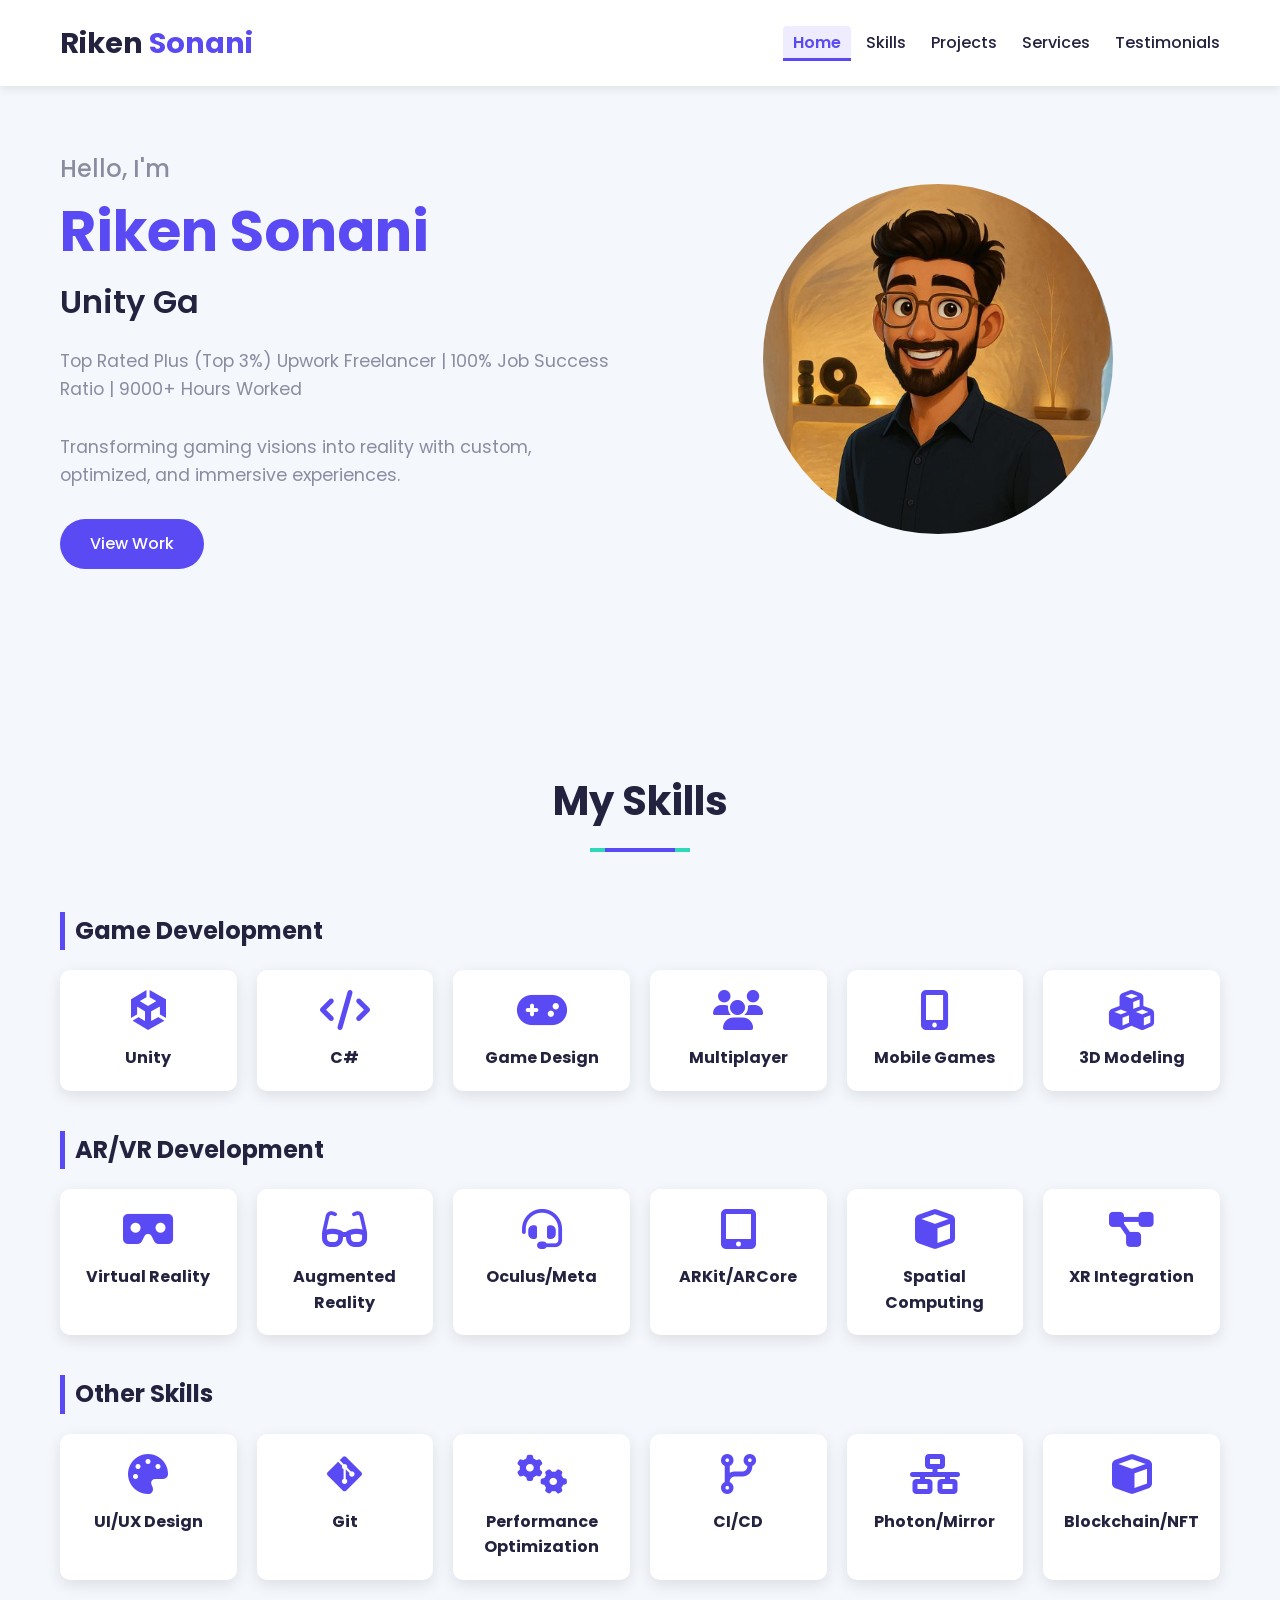
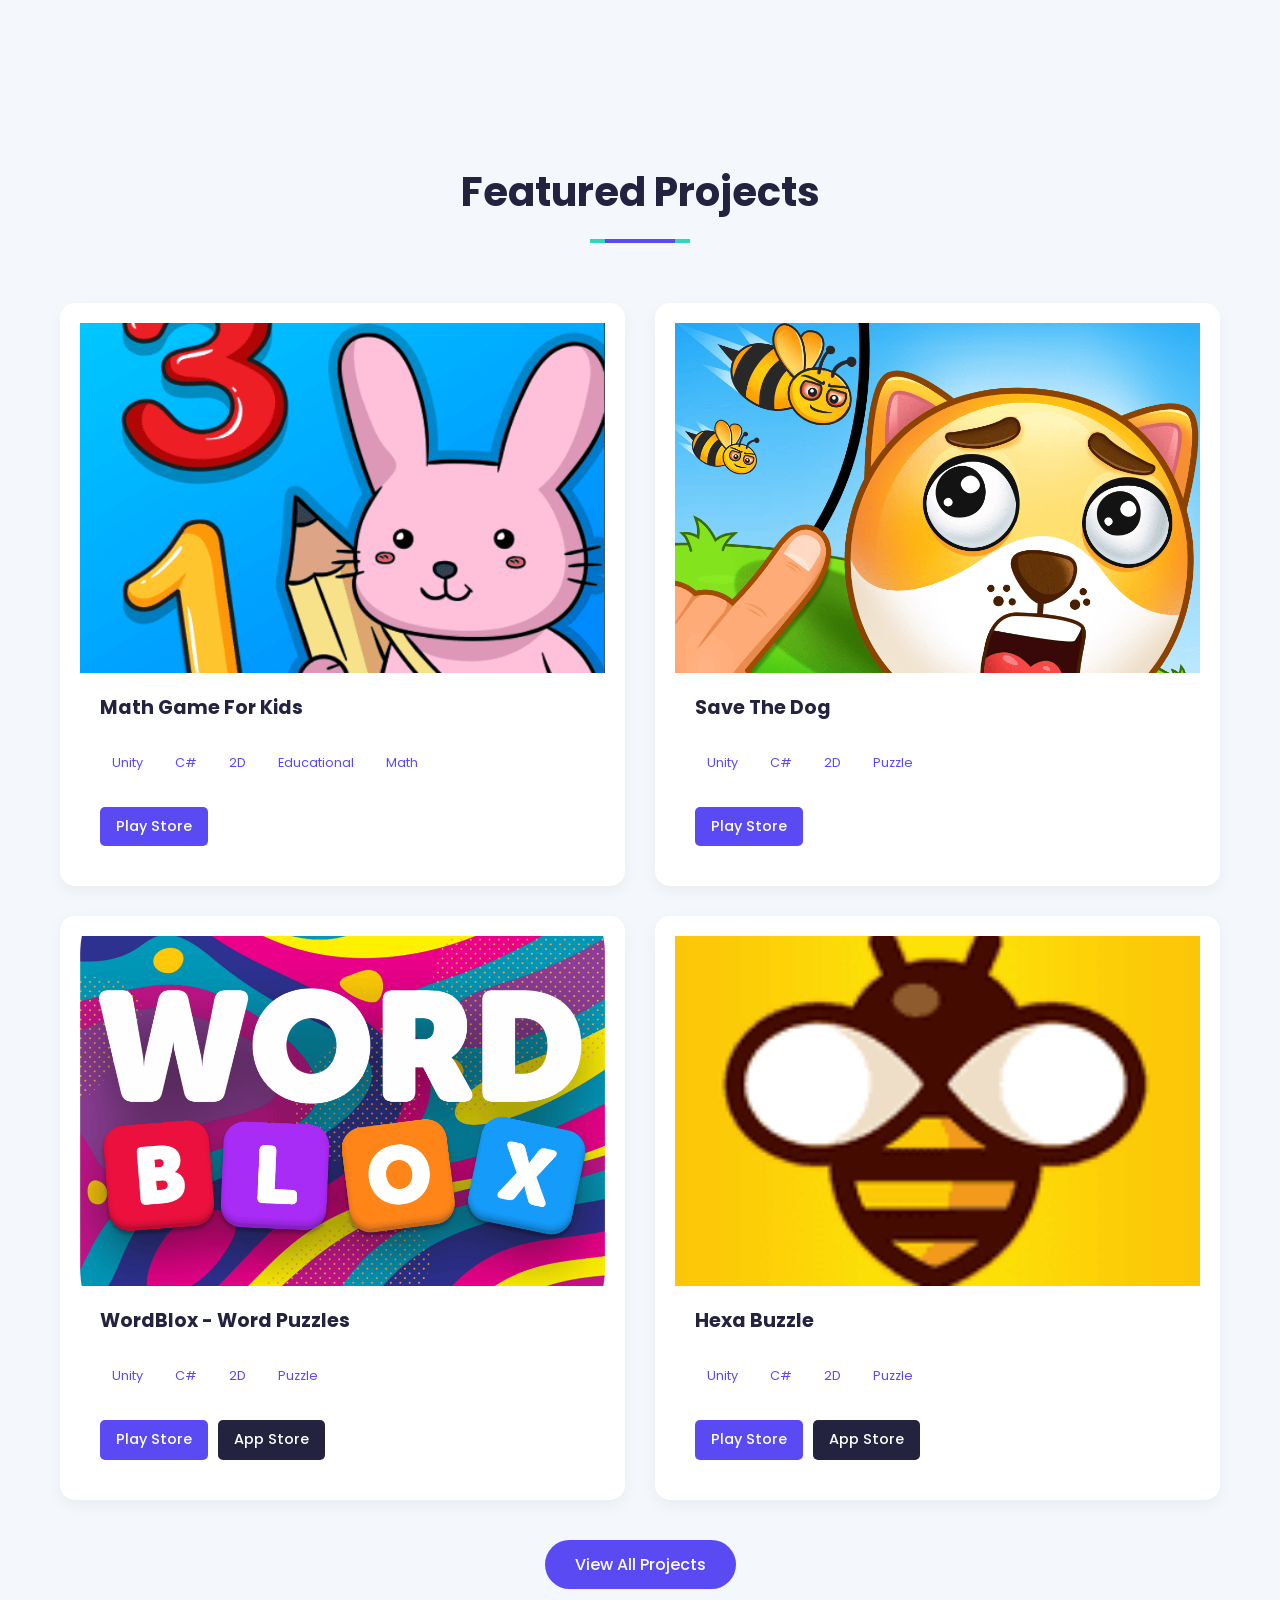
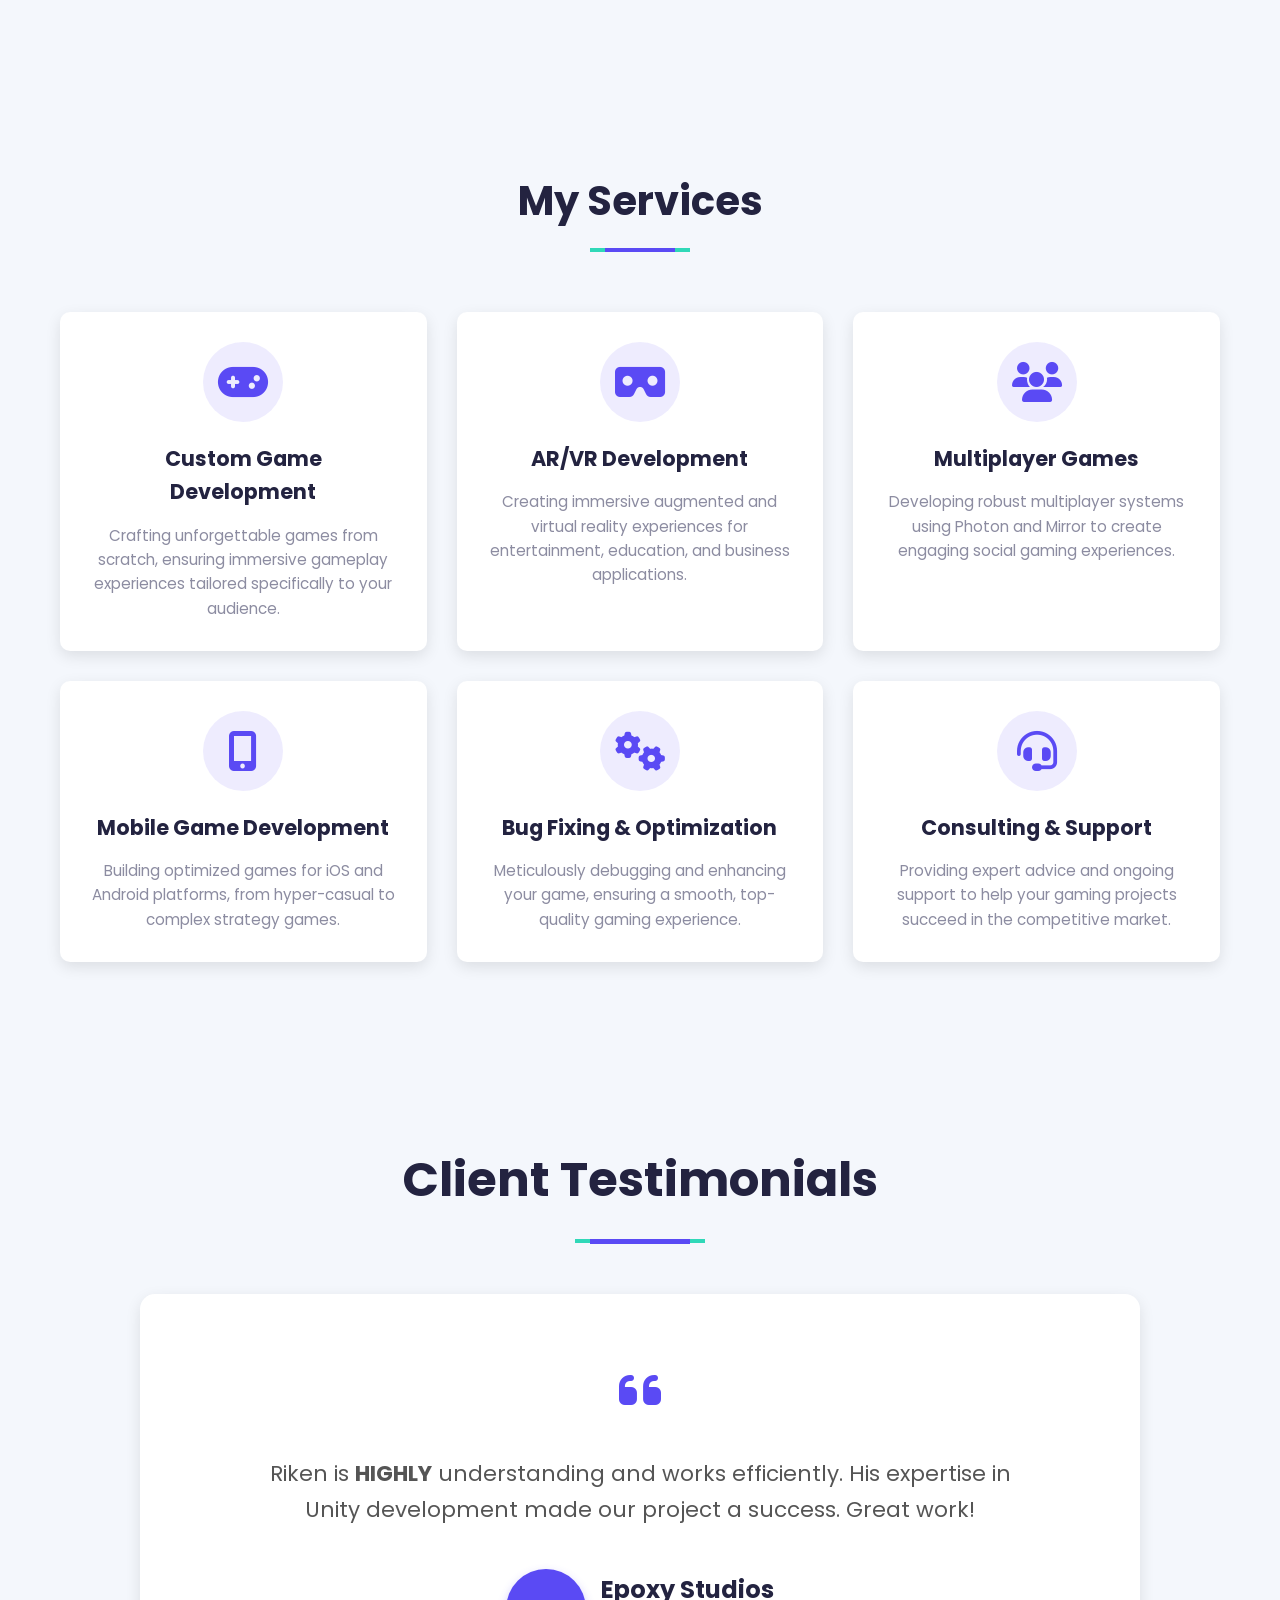
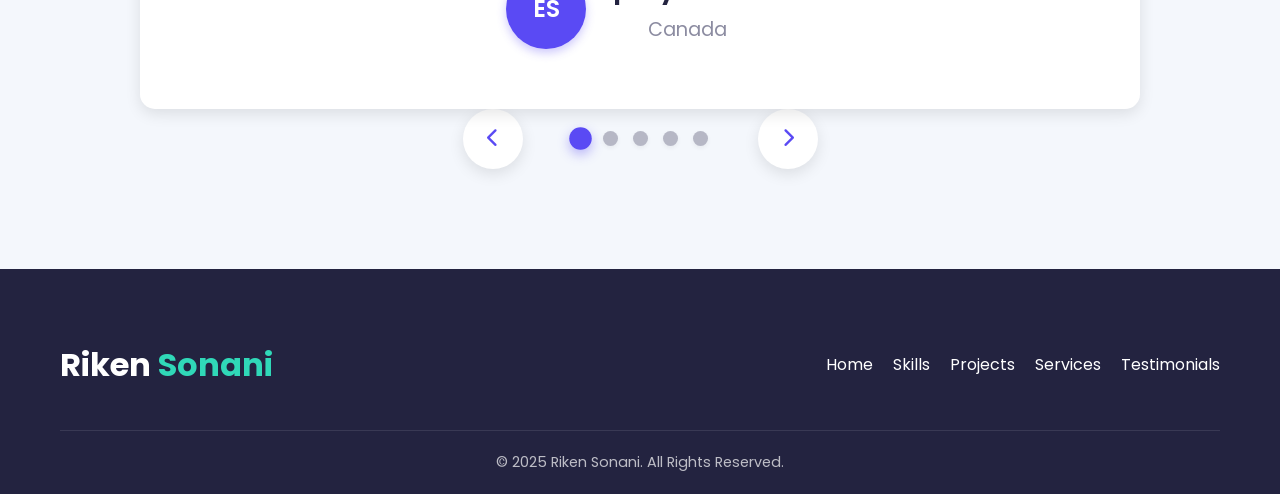
==== commit 3d143118: "update" ====
--- a/index.html
+++ b/index.html
@@ -1,5 +1,6 @@
 <!DOCTYPE html>
 <html lang="en">
+
 <head>
     <meta charset="UTF-8">
     <meta name="viewport" content="width=device-width, initial-scale=1.0">
@@ -9,14 +10,16 @@
     <!-- Font Awesome for icons -->
     <link rel="stylesheet" href="https://cdnjs.cloudflare.com/ajax/libs/font-awesome/6.4.0/css/all.min.css">
     <!-- Google Fonts -->
-    <link href="https://fonts.googleapis.com/css2?family=Poppins:wght@300;400;500;600;700&display=swap" rel="stylesheet">
+    <link href="https://fonts.googleapis.com/css2?family=Poppins:wght@300;400;500;600;700&display=swap"
+        rel="stylesheet">
 </head>
+
 <body>
     <!-- Header/Navigation -->
     <header>
         <div class="container">
             <div class="logo">
-                <h1>Riken<span>Sonani</span></h1>
+                <h1>Riken <span>Sonani</span></h1>
             </div>
             <nav>
                 <ul class="nav-links">
@@ -51,7 +54,7 @@
                 </div>
                 <div class="hero-image">
                     <div class="image-placeholder">
-                        <img src="images/profile.jpg" alt="Riken Sonani">
+                        <img src="images/Profile.jpg" alt="Riken Sonani">
                     </div>
                 </div>
             </div>
@@ -166,22 +169,24 @@
             </div>
 
             <div class="projects-grid">
-                <!-- Project 1: Poker PayDay -->
+                <!-- Project 1: Math Game For Kids -->
                 <div class="project-item">
-                    <img src="images/Project1.png" alt="Poker PayDay">
+                    <img src="images/Project8.png" alt="Math Game For Kids">
                     <div class="project-info">
-                        <h3>Poker PayDay</h3>
-                        <p>A premium roguelike poker game that combines traditional poker hands with strategic enhancements and special mechanics layered on top.</p>
+                        <h3>Math Game For Kids</h3>
+                        <!-- <p>Poker Payday is a strategic card-clearing game where players form real poker hands to eliminate cards, manage the grid, and earn bonus rewards through skillful planning.</p> -->
                         <div class="project-tech">
                             <span>Unity</span>
                             <span>C#</span>
-                            <span>3D</span>
-                            <span>Card Game</span>
-                        </div>
-                        <!-- <div class="project-links">
-                            <a href="#" class="btn small-btn">Play Game</a>
-                            <a href="#" class="btn small-btn github-btn">View Code</a>
-                        </div> -->
+                            <span>2D</span>
+                            <span>Educational</span>
+                            <span>Math</span>
+                        </div>
+                        <div class="project-links">
+                            <a href="https://play.google.com/store/apps/details?id=com.kids.math.games.mathskids"
+                                class="btn small-btn" target="_blank">Play Store</a>
+                            <!-- <a href="#" class="btn small-btn github-btn">View Code</a> -->
+                        </div>
                     </div>
                 </div>
 
@@ -190,20 +195,18 @@
                     <img src="images/Project2.png" alt="Save The Dog">
                     <div class="project-info">
                         <h3>Save The Dog</h3>
-                        <p>A physics-based puzzle game where players draw lines or shapes to protect dogs from threats. Features hundreds of challenging levels.</p>
+                        <!-- <p>A physics-based puzzle game where players draw lines or shapes to protect dogs from threats. Features hundreds of challenging levels.</p> -->
                         <div class="project-tech">
                             <span>Unity</span>
                             <span>C#</span>
                             <span>2D</span>
                             <span>Puzzle</span>
                         </div>
-                        <div class="project-actions">
-                            <a href="#" class="store-btn playstore-btn disabled">
-                                <i class="fab fa-google-play"></i> Play Store
-                            </a>
-                            <a href="#" class="store-btn appstore-btn disabled">
-                                <i class="fab fa-app-store-ios"></i> App Store
-                            </a>
+                        <div class="project-links">
+                            <a href="https://play.google.com/store/apps/details?id=com.superstarstudio.savethedog"
+                                class="btn small-btn" target="_blank">Play Store</a>
+                            <!-- <a href="#" class="btn small-btn github-btn"
+                            target="_blank">App Store</a> -->
                         </div>
                     </div>
                 </div>
@@ -213,7 +216,7 @@
                     <img src="images/Project3.png" alt="WordBlox - Word Puzzles">
                     <div class="project-info">
                         <h3>WordBlox - Word Puzzles</h3>
-                        <p>A fresh twist on word puzzles combining classic word search, crossword, and trivia gameplay with diverse clue formats.</p>
+                        <!-- <p>A fresh twist on word puzzles combining classic word search, crossword, and trivia gameplay with diverse clue formats.</p> -->
                         <div class="project-tech">
                             <span>Unity</span>
                             <span>C#</span>
@@ -221,54 +224,10 @@
                             <span>Puzzle</span>
                         </div>
                         <div class="project-links">
-                            <a href="https://play.google.com/store/apps/details?id=com.randomlogicgames.wordblox" class="btn small-btn" target="_blank">Play Store</a>
-                            <a href="https://apps.apple.com/in/app/wordblox-word-puzzles/id1569467386" class="btn small-btn github-btn" target="_blank">App Store</a>
-                        </div>
-                    </div>
-                </div>
-
-                <!-- Project 4: Pool Pay Day -->
-                <div class="project-item">
-                    <img src="images/Project4.png" alt="Pool Pay Day">
-                    <div class="project-info">
-                        <h3>Pool Pay Day</h3>
-                        <p>A realistic pool game with intuitive and precise cue controls and real-time physics. Compete in 1v1 matches and climb the leaderboards.</p>
-                        <div class="project-tech">
-                            <span>Unity</span>
-                            <span>C#</span>
-                            <span>3D</span>
-                            <span>Arcade Pool</span>
-                        </div>
-                        <div class="project-actions">
-                            <a href="#" class="store-btn playstore-btn disabled">
-                                <i class="fab fa-google-play"></i> Play Store
-                            </a>
-                            <a href="#" class="store-btn appstore-btn disabled">
-                                <i class="fab fa-app-store-ios"></i> App Store
-                            </a>
-                        </div>
-                    </div>
-                </div>
-
-                <!-- Project 5: Pig Fight -->
-                <div class="project-item">
-                    <img src="images/Project5.png" alt="Pig Fight">
-                    <div class="project-info">
-                        <h3>Pig Fight</h3>
-                        <p>A physics-based fighting game where pigs battle each other in fun, chaotic arenas. Features online and offline multiplayer modes.</p>
-                        <div class="project-tech">
-                            <span>Unity</span>
-                            <span>C#</span>
-                            <span>2D</span>
-                            <span>Multiplayer</span>
-                        </div>
-                        <div class="project-actions">
-                            <a href="#" class="store-btn playstore-btn disabled">
-                                <i class="fab fa-google-play"></i> Play Store
-                            </a>
-                            <a href="#" class="store-btn appstore-btn disabled">
-                                <i class="fab fa-app-store-ios"></i> App Store
-                            </a>
+                            <a href="https://play.google.com/store/apps/details?id=com.randomlogicgames.wordblox"
+                                class="btn small-btn" target="_blank">Play Store</a>
+                            <a href="https://apps.apple.com/in/app/wordblox-word-puzzles/id1569467386"
+                                class="btn small-btn github-btn" target="_blank">App Store</a>
                         </div>
                     </div>
                 </div>
@@ -278,7 +237,7 @@
                     <img src="images/Project06.png" alt="Hexa Buzzle">
                     <div class="project-info">
                         <h3>Hexa Buzzle</h3>
-                        <p>An engaging twist on classic block puzzle games featuring 14 levels and over 1,000 puzzles with a relaxing gameplay experience.</p>
+                        <!-- <p>An engaging twist on classic block puzzle games featuring 14 levels and over 1,000 puzzles with a relaxing gameplay experience.</p> -->
                         <div class="project-tech">
                             <span>Unity</span>
                             <span>C#</span>
@@ -286,8 +245,10 @@
                             <span>Puzzle</span>
                         </div>
                         <div class="project-links">
-                            <a href="https://play.google.com/store/apps/details?id=com.randomlogicgames.hexabuzzle" class="btn small-btn" target="_blank">Play Store</a>
-                            <a href="https://apps.apple.com/in/app/hexa-buzzle/id1369821512" class="btn small-btn github-btn" target="_blank">App Store</a>
+                            <a href="https://play.google.com/store/apps/details?id=com.randomlogicgames.hexabuzzle"
+                                class="btn small-btn" target="_blank">Play Store</a>
+                            <a href="https://apps.apple.com/in/app/hexa-buzzle/id1369821512"
+                                class="btn small-btn github-btn" target="_blank">App Store</a>
                         </div>
                     </div>
                 </div>
@@ -312,42 +273,48 @@
                         <i class="fas fa-gamepad"></i>
                     </div>
                     <h3>Custom Game Development</h3>
-                    <p>Crafting unforgettable games from scratch, ensuring immersive gameplay experiences tailored specifically to your audience.</p>
+                    <p>Crafting unforgettable games from scratch, ensuring immersive gameplay experiences tailored
+                        specifically to your audience.</p>
                 </div>
                 <div class="service-item">
                     <div class="service-icon">
                         <i class="fas fa-vr-cardboard"></i>
                     </div>
                     <h3>AR/VR Development</h3>
-                    <p>Creating immersive augmented and virtual reality experiences for entertainment, education, and business applications.</p>
+                    <p>Creating immersive augmented and virtual reality experiences for entertainment, education, and
+                        business applications.</p>
                 </div>
                 <div class="service-item">
                     <div class="service-icon">
                         <i class="fas fa-users"></i>
                     </div>
                     <h3>Multiplayer Games</h3>
-                    <p>Developing robust multiplayer systems using Photon and Mirror to create engaging social gaming experiences.</p>
+                    <p>Developing robust multiplayer systems using Photon and Mirror to create engaging social gaming
+                        experiences.</p>
                 </div>
                 <div class="service-item">
                     <div class="service-icon">
                         <i class="fas fa-mobile-alt"></i>
                     </div>
                     <h3>Mobile Game Development</h3>
-                    <p>Building optimized games for iOS and Android platforms, from hyper-casual to complex strategy games.</p>
+                    <p>Building optimized games for iOS and Android platforms, from hyper-casual to complex strategy
+                        games.</p>
                 </div>
                 <div class="service-item">
                     <div class="service-icon">
                         <i class="fas fa-cogs"></i>
                     </div>
                     <h3>Bug Fixing & Optimization</h3>
-                    <p>Meticulously debugging and enhancing your game, ensuring a smooth, top-quality gaming experience.</p>
+                    <p>Meticulously debugging and enhancing your game, ensuring a smooth, top-quality gaming experience.
+                    </p>
                 </div>
                 <div class="service-item">
                     <div class="service-icon">
                         <i class="fas fa-headset"></i>
                     </div>
                     <h3>Consulting & Support</h3>
-                    <p>Providing expert advice and ongoing support to help your gaming projects succeed in the competitive market.</p>
+                    <p>Providing expert advice and ongoing support to help your gaming projects succeed in the
+                        competitive market.</p>
                 </div>
             </div>
         </div>
@@ -359,7 +326,7 @@
             <div class="section-header">
                 <h2>Client Testimonials</h2>
                 <div class="underline"></div>
-                
+
             </div>
             <div class="testimonials-slider">
                 <!-- Testimonial 1 -->
@@ -367,7 +334,8 @@
                     <div class="quote">
                         <i class="fas fa-quote-left"></i>
                     </div>
-                    <p>Riken is <strong>HIGHLY</strong> understanding and works efficiently. His expertise in Unity development made our project a success. Great work!</p>
+                    <p>Riken is <strong>HIGHLY</strong> understanding and works efficiently. His expertise in Unity
+                        development made our project a success. Great work!</p>
                     <div class="client-info">
                         <div class="client-img">
                             <span>ES</span>
@@ -378,13 +346,14 @@
                         </div>
                     </div>
                 </div>
-                
+
                 <!-- Testimonial 2 -->
                 <div class="testimonial-item">
                     <div class="quote">
                         <i class="fas fa-quote-left"></i>
                     </div>
-                    <p>Fantastic developer and wonderful to collaborate with! Riken's understanding of game mechanics and ability to implement complex features exceeded our expectations.</p>
+                    <p>Fantastic developer and wonderful to collaborate with! Riken's understanding of game mechanics
+                        and ability to implement complex features exceeded our expectations.</p>
                     <div class="client-info">
                         <div class="client-img">
                             <span>RL</span>
@@ -395,13 +364,14 @@
                         </div>
                     </div>
                 </div>
-                
+
                 <!-- Testimonial 3 -->
                 <div class="testimonial-item">
                     <div class="quote">
                         <i class="fas fa-quote-left"></i>
                     </div>
-                    <p>Excellent job fixing the bug in our Unity app! Riken's attention to detail and problem-solving skills are impressive. Looking forward to future projects.</p>
+                    <p>Excellent job fixing the bug in our Unity app! Riken's attention to detail and problem-solving
+                        skills are impressive. Looking forward to future projects.</p>
                     <div class="client-info">
                         <div class="client-img">
                             <span>MP</span>
@@ -418,7 +388,8 @@
                     <div class="quote">
                         <i class="fas fa-quote-left"></i>
                     </div>
-                    <p>Very professional Unity freelancer, highly recommended! Riken delivered our AR project on time and with exceptional quality.</p>
+                    <p>Very professional Unity freelancer, highly recommended! Riken delivered our AR project on time
+                        and with exceptional quality.</p>
                     <div class="client-info">
                         <div class="client-img">
                             <span>KG</span>
@@ -435,7 +406,8 @@
                     <div class="quote">
                         <i class="fas fa-quote-left"></i>
                     </div>
-                    <p>Riken listens and delivers exactly what you need. His expertise in Unity and AR/VR development is remarkable. Will definitely hire again!</p>
+                    <p>Riken listens and delivers exactly what you need. His expertise in Unity and AR/VR development is
+                        remarkable. Will definitely hire again!</p>
                     <div class="client-info">
                         <div class="client-img">
                             <span>JN</span>
@@ -471,7 +443,8 @@
             <div class="contact-content">
                 <div class="contact-info">
                     <h3>Let's work together</h3>
-                    <p>Ready to transform your gaming vision into reality? I'm currently available for freelance work. If you have a project that needs some creative touch, I'd love to hear about it.</p>
+                    <p>Ready to transform your gaming vision into reality? I'm currently available for freelance work.
+                        If you have a project that needs some creative touch, I'd love to hear about it.</p>
                     <div class="contact-details">
                         <div class="contact-item">
                             <i class="fas fa-envelope"></i>
@@ -517,7 +490,7 @@
         <div class="container">
             <div class="footer-content">
                 <div class="footer-logo">
-                    <h2>Riken<span>Sonani</span></h2>
+                    <h2>Riken <span>Sonani</span></h2>
                 </div>
                 <div class="footer-links">
                     <a href="#home">Home</a>
@@ -542,4 +515,5 @@
     <script src="js/main.js"></script>
     <script src="js/testimonials.js"></script>
 </body>
+
 </html>
--- a/css/style.css
+++ b/css/style.css
@@ -501,10 +501,24 @@
     max-width: 100%;
 }
 
+.project-item-index {
+    display: flex;
+        flex-direction: column;
+        background-color: #fff;
+        border-radius: 15px;
+        box-shadow: 0 5px 15px rgba(0, 0, 0, 0.05);
+        /* padding: 20px; */
+        height:95%;
+        transition: transform 0.3s ease, box-shadow 0.3s ease;
+        overflow: hidden;
+}
+
+
+
 .project-item {
     display: flex;
     flex-direction: column;
-    background-color: #fff;
+    background-color: #ffffff;
     border-radius: 15px;
     box-shadow: 0 5px 15px rgba(0, 0, 0, 0.05);
     padding: 20px;
@@ -513,6 +527,8 @@
     overflow: hidden;
 }
 
+
+
 .project-item:hover {
     transform: translateY(-5px);
     box-shadow: 0 10px 25px rgba(0, 0, 0, 0.1);
@@ -520,9 +536,10 @@
 
 .project-item img {
     width: 100%;
-    height: 200px;
+    height: 350px;
     object-fit: cover;
 }
+
 
 .project-info {
     padding: 20px;
@@ -933,7 +950,7 @@
 /* ============ Back to Top Button ============ */
 .back-to-top {
     position: fixed;
-    bottom: 30px;
+    bottom: 80px;
     right: 30px;
     width: 50px;
     height: 50px;
@@ -1104,28 +1121,31 @@
 }
 
 @media screen and (max-width: 768px) {
+    .projects-grid {
+        grid-template-columns: 1fr;
+    }
     .project-content {
         padding: 20px;
     }
-
-    .project-info h3 {
-        font-size: 1.5rem;
-    }
-
-    .project-info p {
-        font-size: 1rem;
-    }
-
-    .project-tech span {
-        padding: 6px 15px;
-        font-size: 0.9rem;
-    }
-
-    .project-icon {
-        width: 60px;
-        height: 60px;
-        border-radius: 15px;
-    }
+/* 
+        .project-info h3 {
+            font-size: 1.5rem;
+        }
+    
+        .project-info p {
+            font-size: 1rem;
+        }
+    
+        .project-tech span {
+            padding: 6px 15px;
+            font-size: 0.9rem;
+        }
+    
+        .project-icon {
+            width: 60px;
+            height: 60px;
+            border-radius: 15px;
+        } */
 }
 
 /* ============ Services Section ============ */
@@ -1519,6 +1539,10 @@
     transition: all 0.3s ease;
     text-decoration: none;
     color: #fff;
+}
+
+.playstoreurl-btn {
+    background-color: #5cb85c;
 }
 
 .projects-page .action-btn i,
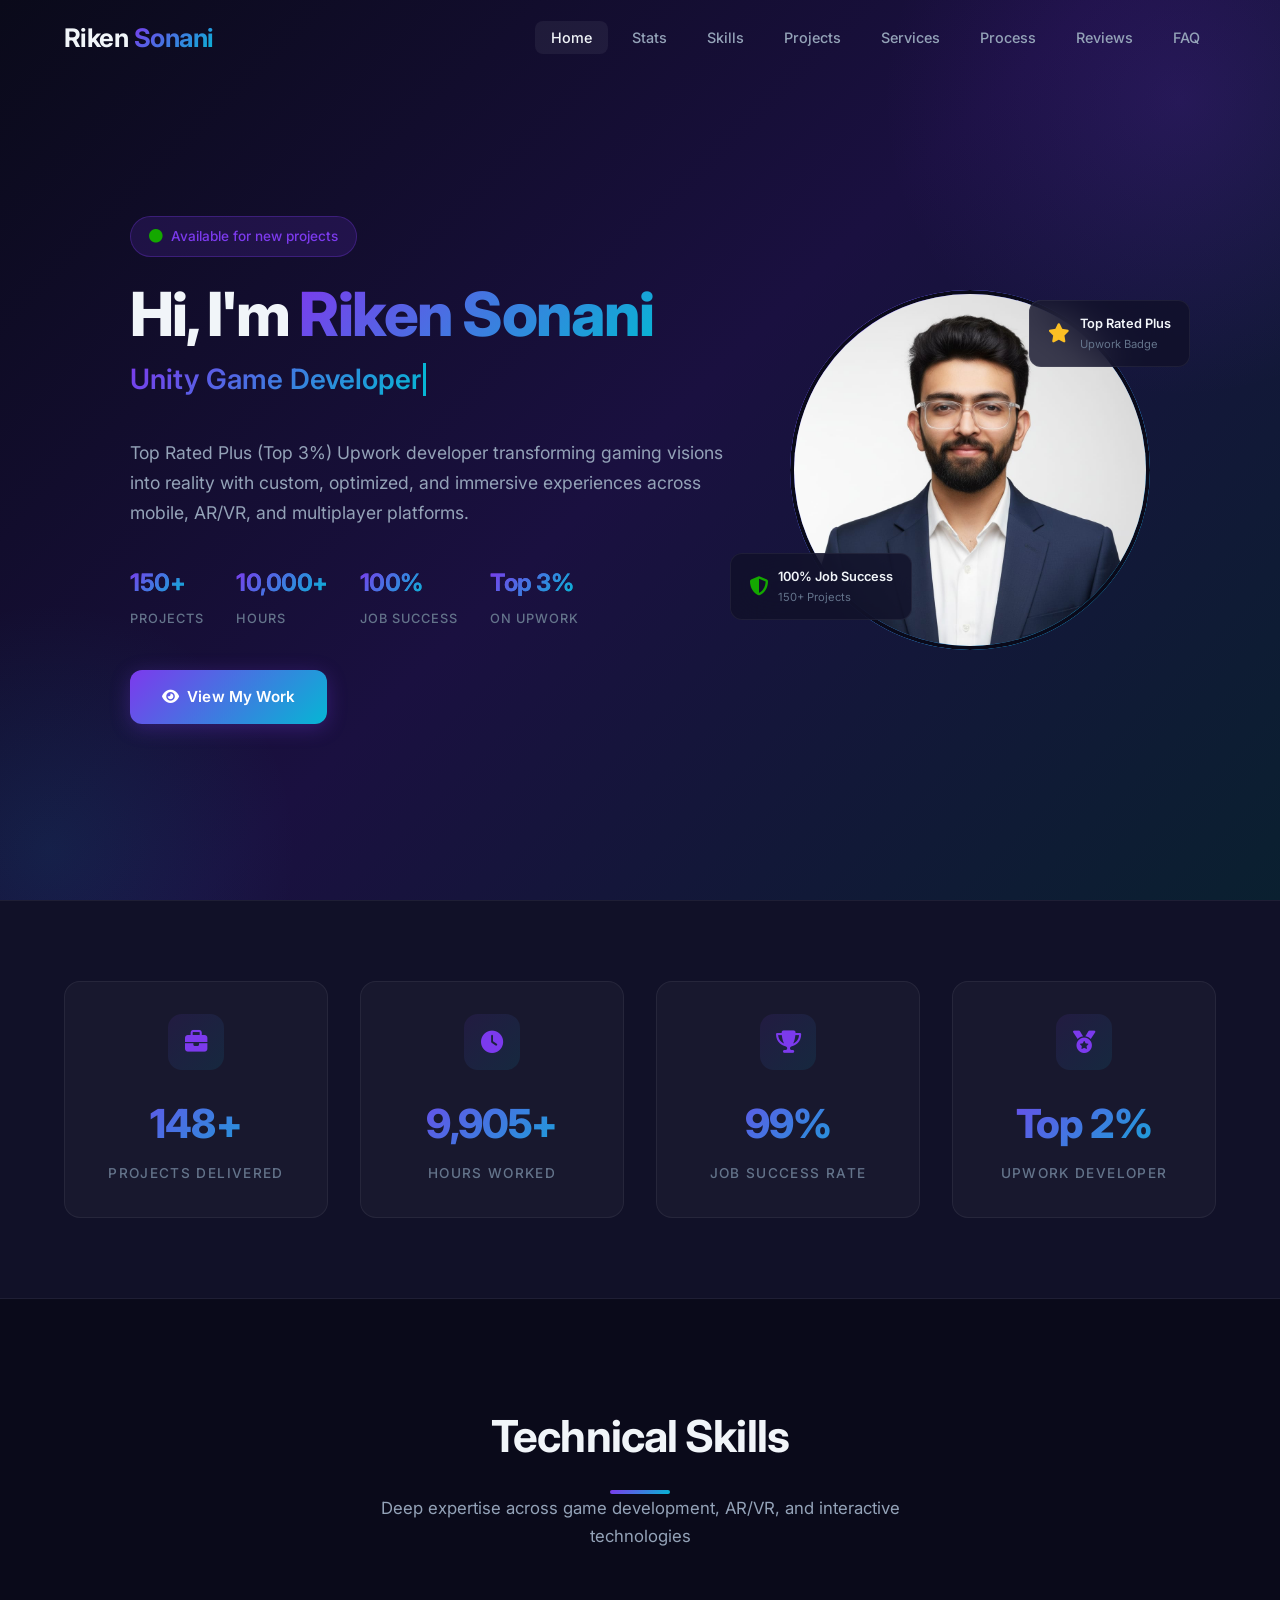
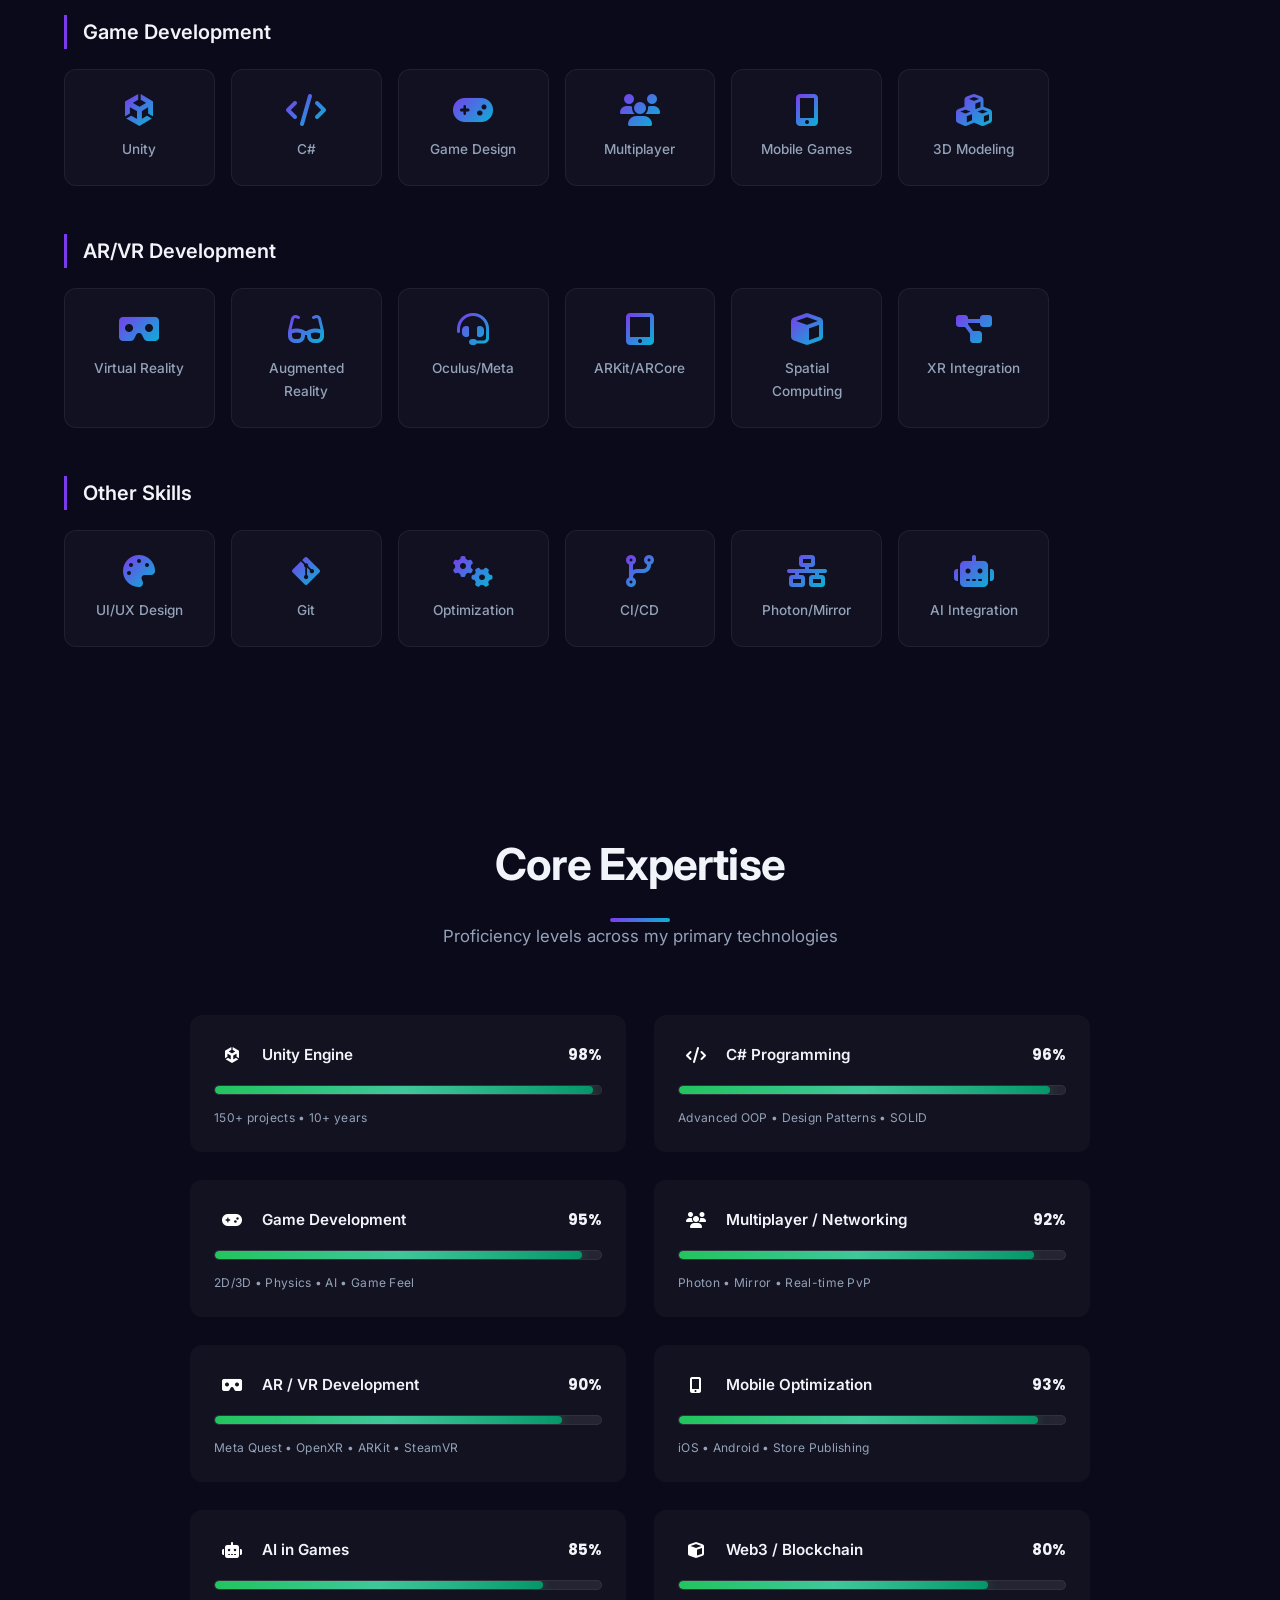
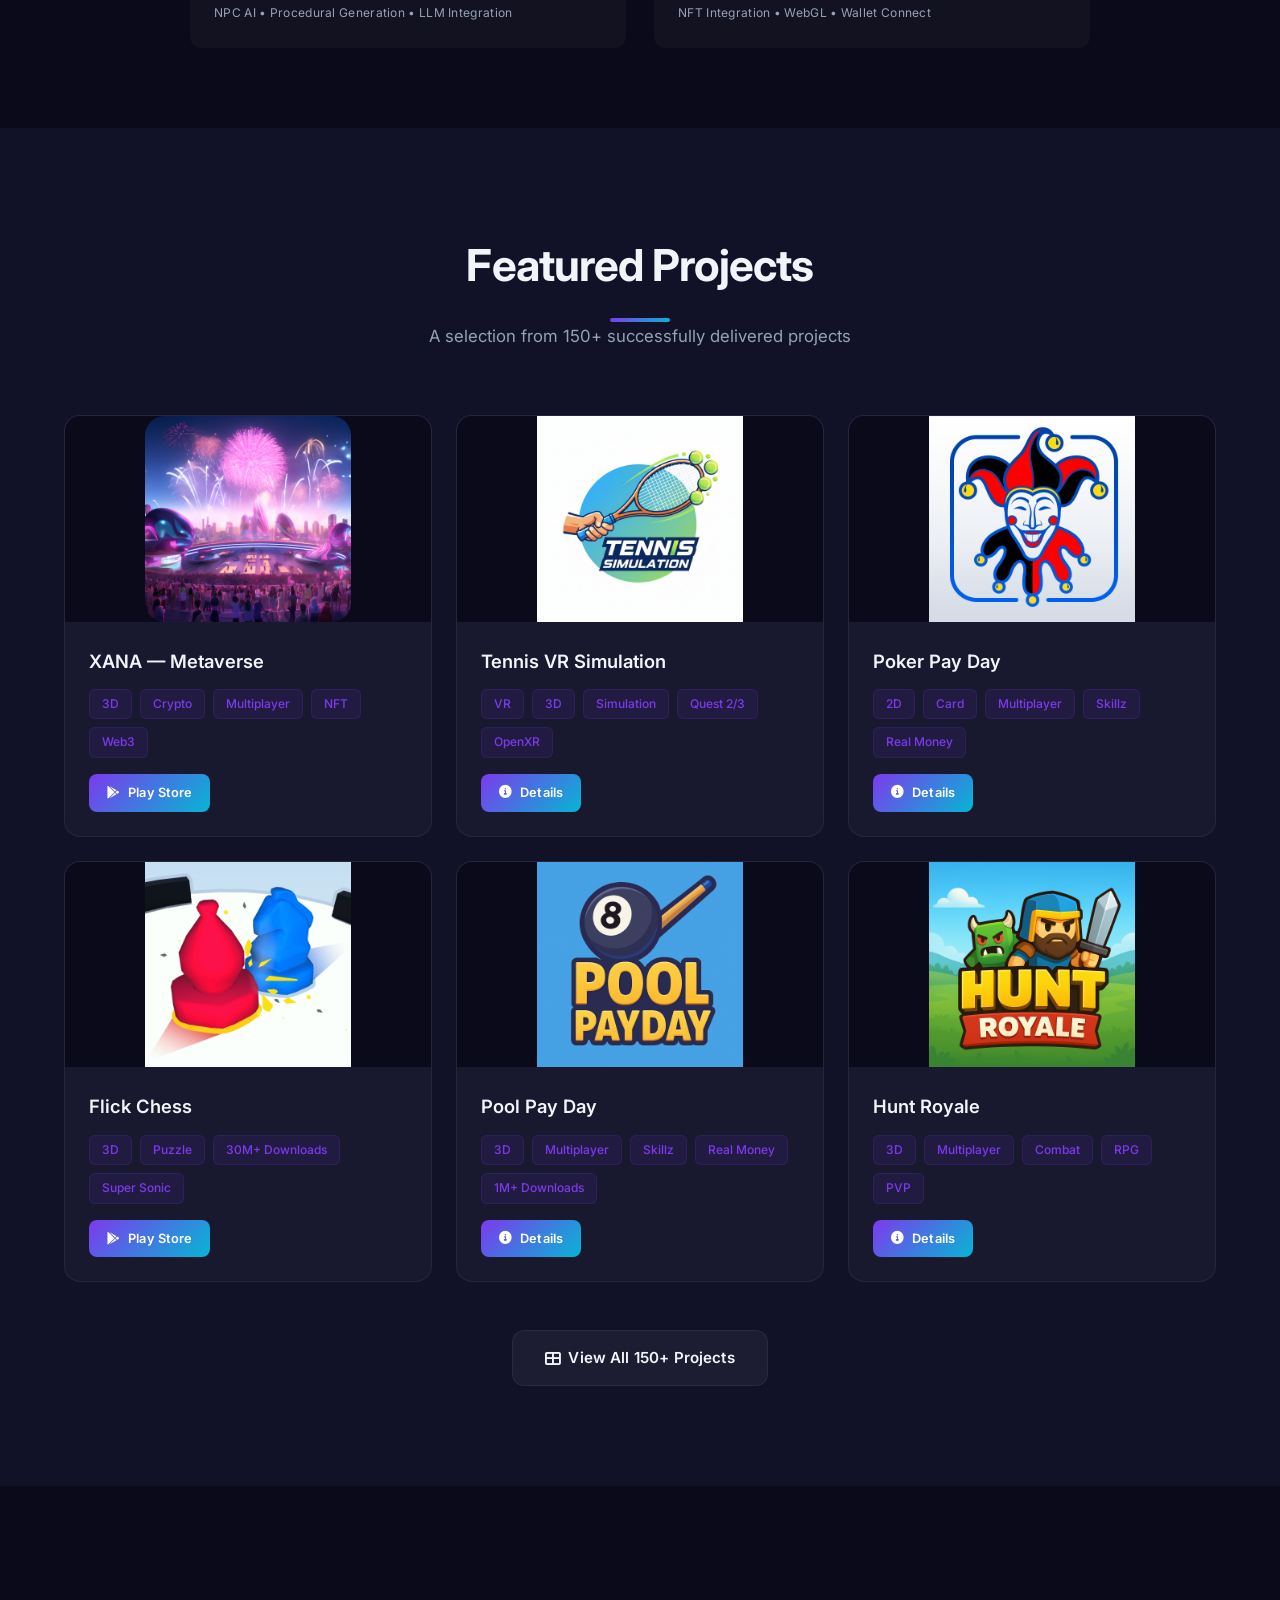
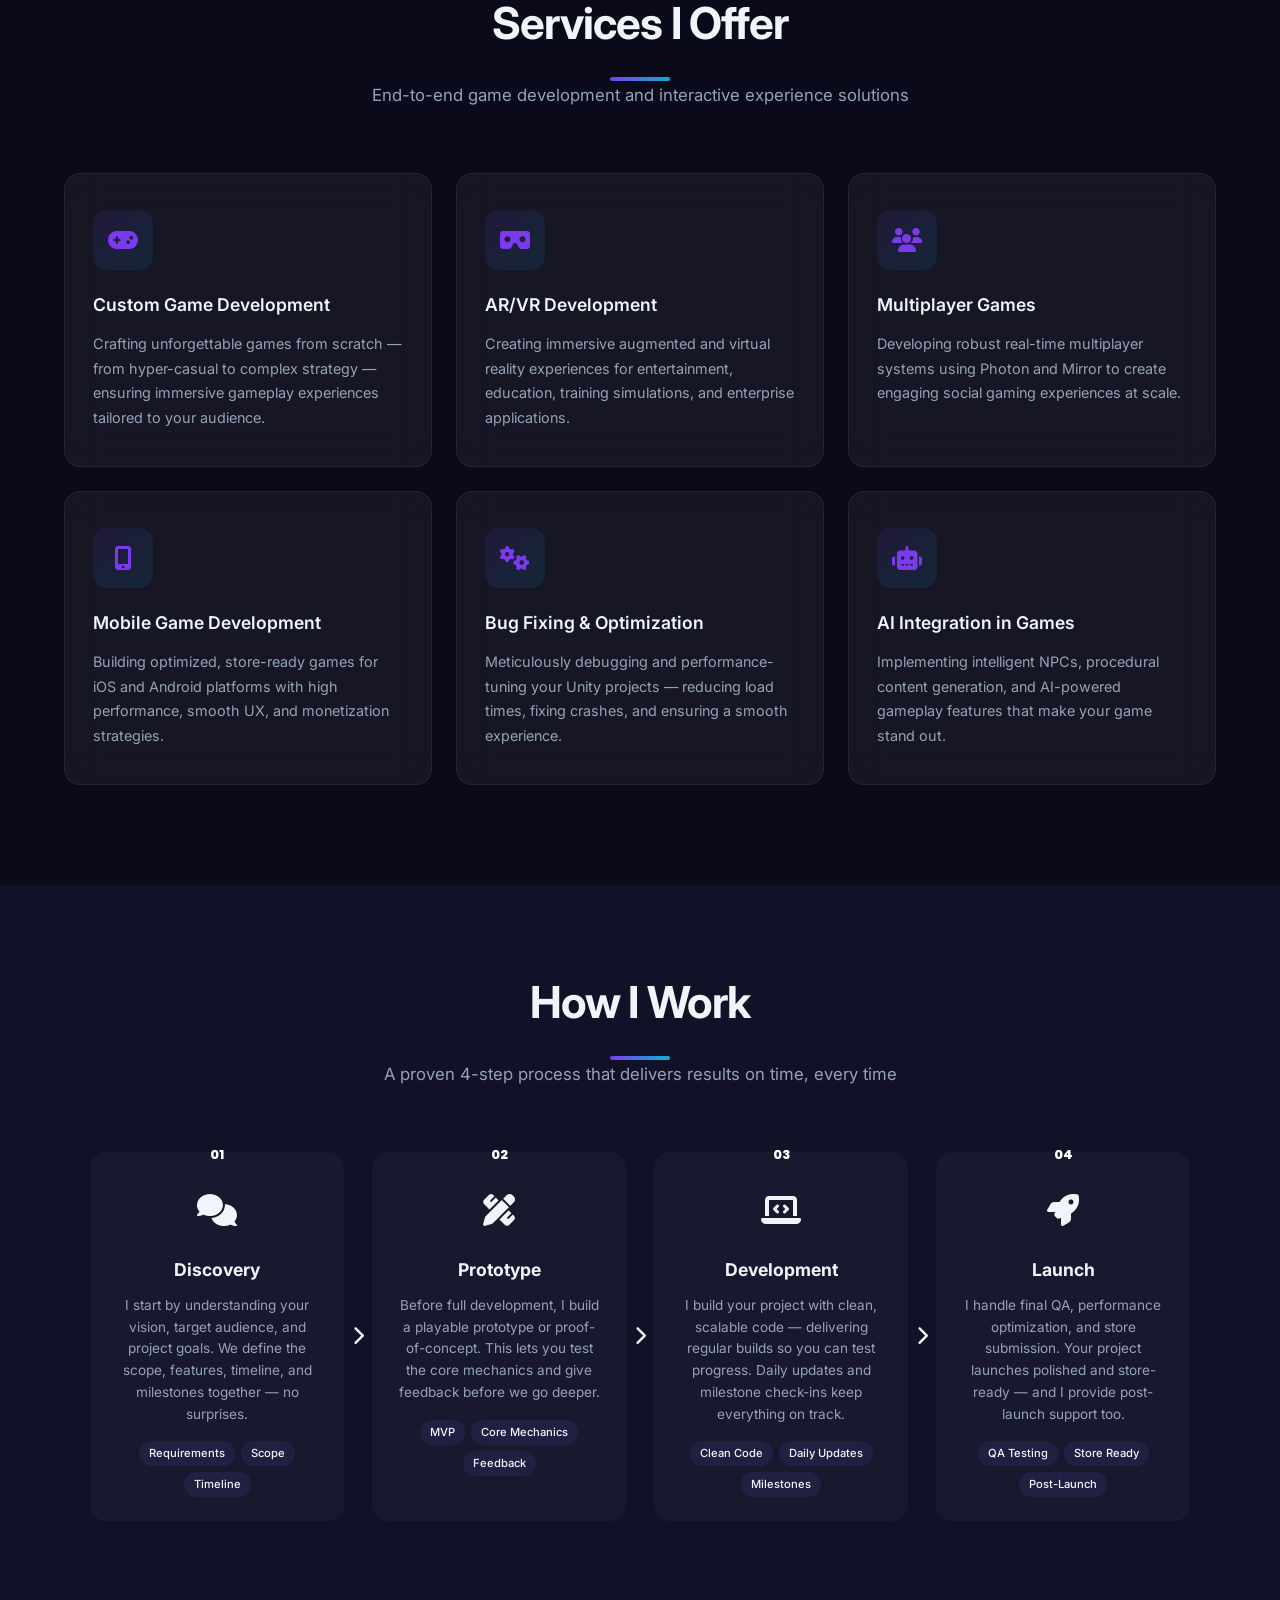
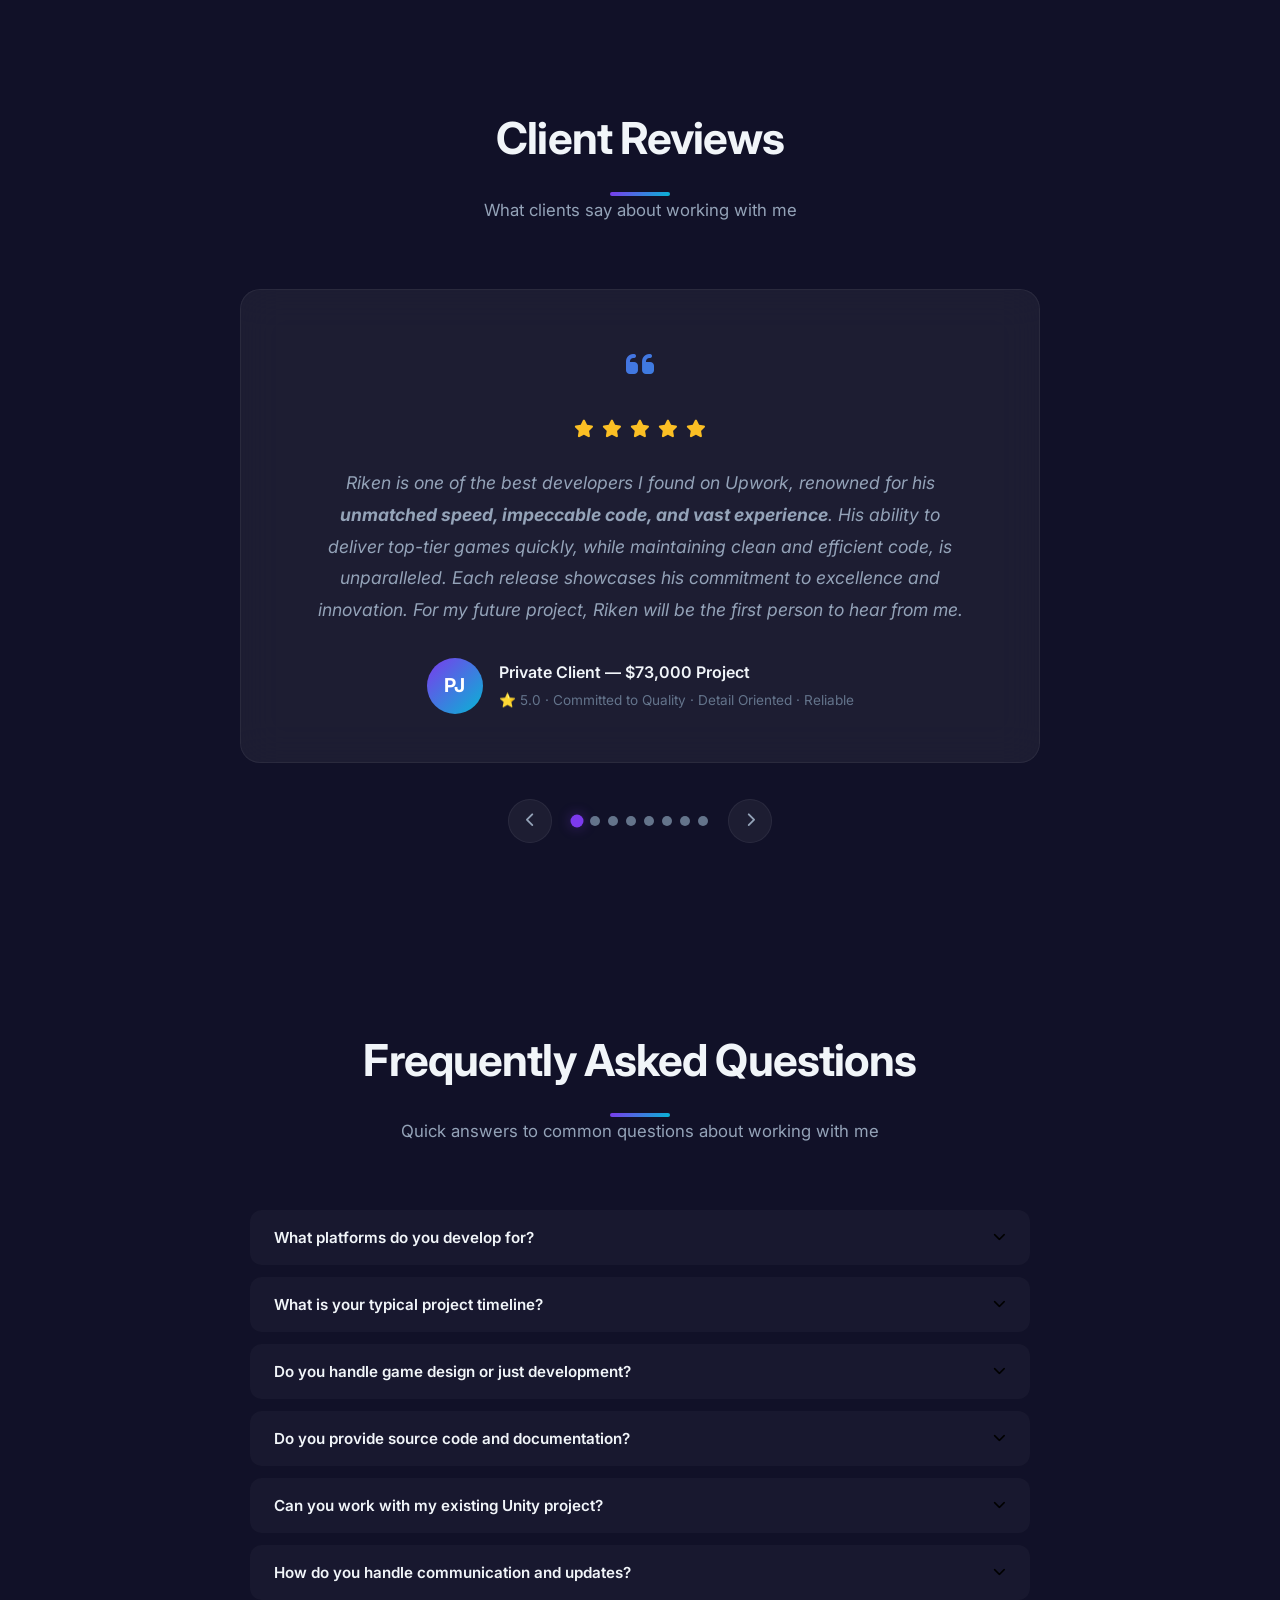
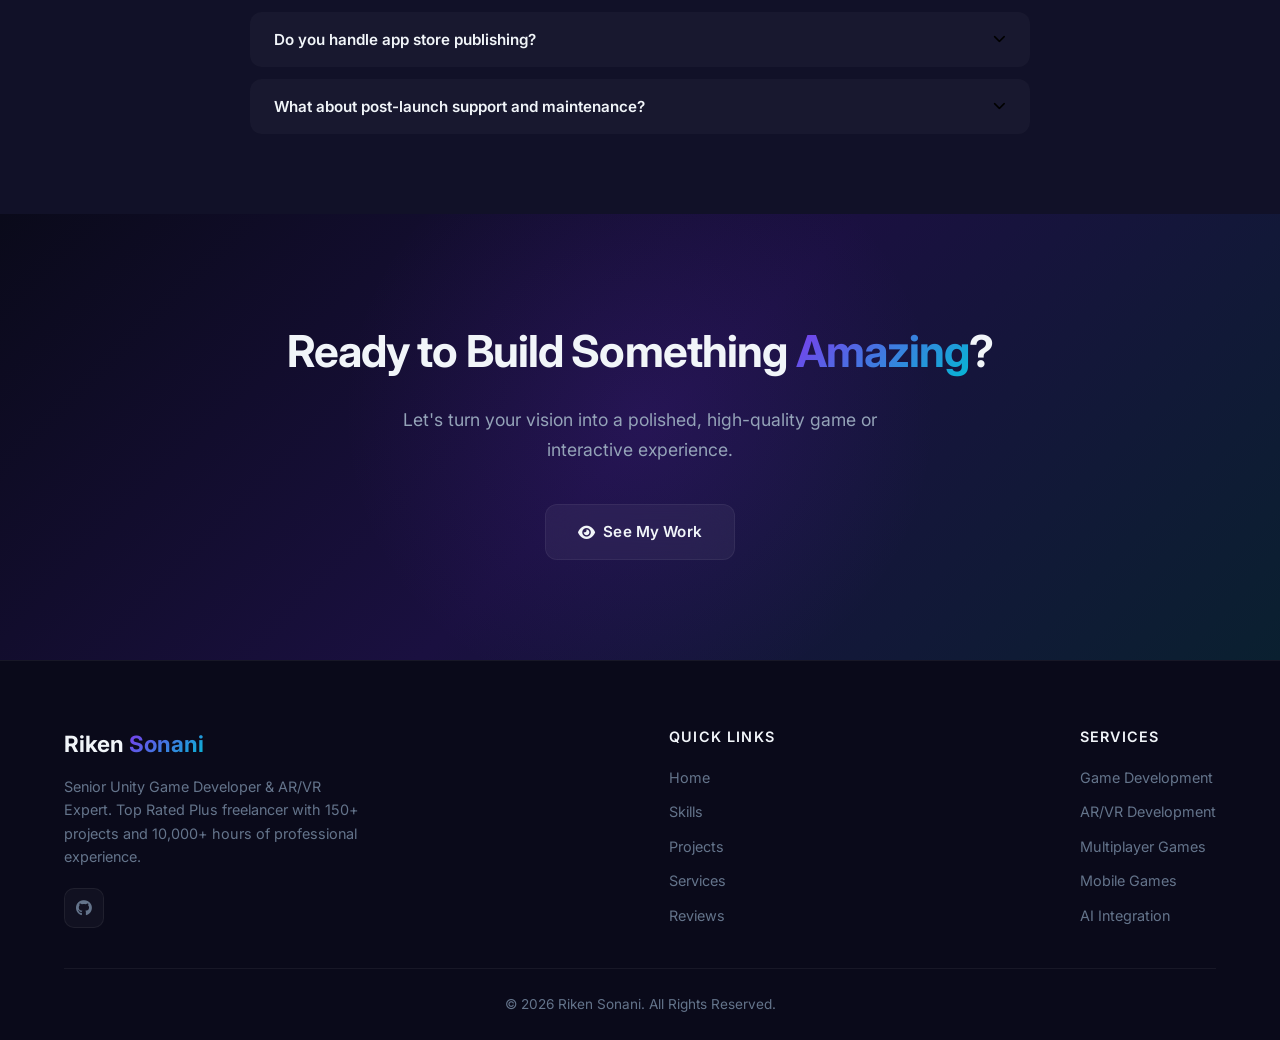
==== commit 8afa092a: "update porfolio" ====
--- a/index.html
+++ b/index.html
@@ -4,32 +4,53 @@
 <head>
     <meta charset="UTF-8">
     <meta name="viewport" content="width=device-width, initial-scale=1.0">
-    <title>Riken Sonani - Unity Game Developer</title>
+    <title>Riken Sonani — Senior Unity Game Developer | AR/VR Expert | Top 3% on Upwork</title>
+    <meta name="description"
+        content="Riken Sonani is a Top Rated Plus Unity Game Developer on Upwork with 150+ projects, 10,000+ hours, and 100% Job Success. Specializing in Unity, AR/VR, multiplayer games, and mobile game development.">
+    <meta name="keywords"
+        content="Unity Game Developer, AR/VR Expert, Upwork Top Rated Plus, Freelance Game Developer, Mobile Game Development, Multiplayer Games, C# Developer">
+    <meta name="author" content="Riken Sonani">
+
+    <!-- Open Graph -->
+    <meta property="og:title" content="Riken Sonani — Senior Unity Game Developer">
+    <meta property="og:description"
+        content="Top 3% Upwork Freelancer | 150+ Projects | 10,000+ Hours | 100% Job Success">
+    <meta property="og:type" content="website">
+
+    <!-- CSS -->
     <link rel="stylesheet" href="css/style.css">
-    <link rel="stylesheet" href="css/testimonials.css">
-    <!-- Font Awesome for icons -->
-    <link rel="stylesheet" href="https://cdnjs.cloudflare.com/ajax/libs/font-awesome/6.4.0/css/all.min.css">
-    <!-- Google Fonts -->
-    <link href="https://fonts.googleapis.com/css2?family=Poppins:wght@300;400;500;600;700&display=swap"
+
+    <!-- Fonts -->
+    <link rel="preconnect" href="https://fonts.googleapis.com">
+    <link rel="preconnect" href="https://fonts.gstatic.com" crossorigin>
+    <link
+        href="https://fonts.googleapis.com/css2?family=Inter:wght@300;400;500;600;700;800&family=Poppins:wght@300;400;500;600;700;800&display=swap"
         rel="stylesheet">
+
+    <!-- Font Awesome -->
+    <link rel="stylesheet" href="https://cdnjs.cloudflare.com/ajax/libs/font-awesome/6.5.0/css/all.min.css">
 </head>
 
 <body>
-    <!-- Header/Navigation -->
-    <header>
+    <!-- ========== HEADER ========== -->
+    <header id="header">
         <div class="container">
             <div class="logo">
                 <h1>Riken <span>Sonani</span></h1>
             </div>
             <nav>
-                <ul class="nav-links">
+                <ul class="nav-links" id="navLinks">
                     <li><a href="#home">Home</a></li>
+                    <li><a href="#stats">Stats</a></li>
                     <li><a href="#skills">Skills</a></li>
                     <li><a href="#projects">Projects</a></li>
                     <li><a href="#services">Services</a></li>
-                    <li><a href="#testimonials">Testimonials</a></li>
+                    <li><a href="#process">Process</a></li>
+                    <li><a href="#testimonials">Reviews</a></li>
+                    <li><a href="#faq">FAQ</a></li>
+
                 </ul>
-                <div class="hamburger">
+                <div class="hamburger" id="hamburger">
                     <span></span>
                     <span></span>
                     <span></span>
@@ -38,38 +59,108 @@
         </div>
     </header>
 
-    <!-- Hero Section -->
+    <!-- ========== HERO ========== -->
     <section id="home" class="hero">
         <div class="container">
             <div class="hero-content">
                 <div class="hero-text">
-                    <h2>Hello, I'm</h2>
-                    <h1>Riken Sonani</h1>
-                    <h3>Unity Game Developer | AR/VR Expert | UI/UX Specialist</h3>
-                    <p>Top Rated Plus (Top 3%) Upwork Freelancer | 100% Job Success Ratio | 9000+ Hours Worked</p>
-                    <p>Transforming gaming visions into reality with custom, optimized, and immersive experiences.</p>
+                    <div class="hero-badge">
+                        <i class="fas fa-circle"></i>
+                        Available for new projects
+                    </div>
+                    <h1>Hi, I'm <span class="gradient-text">Riken Sonani</span></h1>
+                    <h2><span class="typing-text" id="typingText"></span><span class="cursor"></span></h2>
+                    <p>Top Rated Plus (Top 3%) Upwork developer transforming gaming visions into reality with custom,
+                        optimized, and immersive experiences across mobile, AR/VR, and multiplayer platforms.</p>
+
+                    <div class="hero-stats">
+                        <div class="hero-stat">
+                            <div class="stat-number"><span class="accent">150+</span></div>
+                            <div class="stat-label">Projects</div>
+                        </div>
+                        <div class="hero-stat">
+                            <div class="stat-number"><span class="accent">10,000+</span></div>
+                            <div class="stat-label">Hours</div>
+                        </div>
+                        <div class="hero-stat">
+                            <div class="stat-number"><span class="accent">100%</span></div>
+                            <div class="stat-label">Job Success</div>
+                        </div>
+                        <div class="hero-stat">
+                            <div class="stat-number"><span class="accent">Top 3%</span></div>
+                            <div class="stat-label">On Upwork</div>
+                        </div>
+                    </div>
+
                     <div class="hero-cta">
-                        <a href="#projects" class="btn primary-btn">View Work</a>
-                    </div>
-                </div>
+                        <a href="#projects" class="btn primary-btn">
+                            <i class="fas fa-eye"></i> View My Work
+                        </a>
+                    </div>
+                </div>
+
                 <div class="hero-image">
-                    <div class="image-placeholder">
-                        <img src="images/Profile.jpg" alt="Riken Sonani">
+                    <div class="image-wrapper">
+                        <img src="images/Profile.jpg" alt="Riken Sonani — Senior Unity Game Developer">
+                    </div>
+                    <div class="floating-badge badge-top">
+                        <i class="fas fa-star" style="color: #fbbf24;"></i>
+                        <div>
+                            <div class="badge-text">Top Rated Plus</div>
+                            <div class="badge-sub">Upwork Badge</div>
+                        </div>
+                    </div>
+                    <div class="floating-badge badge-bottom">
+                        <i class="fas fa-shield-halved" style="color: #14a800;"></i>
+                        <div>
+                            <div class="badge-text">100% Job Success</div>
+                            <div class="badge-sub">150+ Projects</div>
+                        </div>
                     </div>
                 </div>
             </div>
         </div>
     </section>
 
-    <!-- Skills Section -->
+    <!-- ========== STATS / TRUST BAR ========== -->
+    <section id="stats" class="stats-section">
+        <div class="container">
+            <div class="stats-grid">
+                <div class="stat-card reveal">
+                    <div class="stat-icon"><i class="fas fa-briefcase"></i></div>
+                    <div class="stat-number" data-target="150" data-suffix="+">0</div>
+                    <div class="stat-label">Projects Delivered</div>
+                </div>
+                <div class="stat-card reveal">
+                    <div class="stat-icon"><i class="fas fa-clock"></i></div>
+                    <div class="stat-number" data-target="10000" data-suffix="+">0</div>
+                    <div class="stat-label">Hours Worked</div>
+                </div>
+                <div class="stat-card reveal">
+                    <div class="stat-icon"><i class="fas fa-trophy"></i></div>
+                    <div class="stat-number" data-target="100" data-suffix="%">0</div>
+                    <div class="stat-label">Job Success Rate</div>
+                </div>
+                <div class="stat-card reveal">
+                    <div class="stat-icon"><i class="fas fa-medal"></i></div>
+                    <div class="stat-number" data-target="3" data-suffix="%" data-prefix="Top ">0</div>
+                    <div class="stat-label">Upwork Developer</div>
+                </div>
+            </div>
+        </div>
+    </section>
+
+    <!-- ========== SKILLS ========== -->
     <section id="skills" class="skills">
         <div class="container">
-            <div class="section-header">
-                <h2>My Skills</h2>
+            <div class="section-header reveal">
+                <h2>Technical Skills</h2>
                 <div class="underline"></div>
+                <p class="section-subtitle">Deep expertise across game development, AR/VR, and interactive technologies
+                </p>
             </div>
             <div class="skills-content">
-                <div class="skills-category">
+                <div class="skills-category reveal">
                     <h3>Game Development</h3>
                     <div class="skills-grid">
                         <div class="skill-item">
@@ -98,7 +189,7 @@
                         </div>
                     </div>
                 </div>
-                <div class="skills-category">
+                <div class="skills-category reveal">
                     <h3>AR/VR Development</h3>
                     <div class="skills-grid">
                         <div class="skill-item">
@@ -127,7 +218,7 @@
                         </div>
                     </div>
                 </div>
-                <div class="skills-category">
+                <div class="skills-category reveal">
                     <h3>Other Skills</h3>
                     <div class="skills-grid">
                         <div class="skill-item">
@@ -140,7 +231,7 @@
                         </div>
                         <div class="skill-item">
                             <i class="fas fa-cogs"></i>
-                            <h4>Performance Optimization</h4>
+                            <h4>Optimization</h4>
                         </div>
                         <div class="skill-item">
                             <i class="fas fa-code-branch"></i>
@@ -151,8 +242,8 @@
                             <h4>Photon/Mirror</h4>
                         </div>
                         <div class="skill-item">
-                            <i class="fas fa-cube"></i>
-                            <h4>Blockchain/NFT</h4>
+                            <i class="fas fa-robot"></i>
+                            <h4>AI Integration</h4>
                         </div>
                     </div>
                 </div>
@@ -160,360 +251,765 @@
         </div>
     </section>
 
-    <!-- Projects Section -->
+    <!-- ========== EXPERTISE BARS ========== -->
+    <section id="expertise" class="expertise-section">
+        <div class="container">
+            <div class="section-header reveal">
+                <h2>Core Expertise</h2>
+                <div class="underline"></div>
+                <p class="section-subtitle">Proficiency levels across my primary technologies</p>
+            </div>
+            <div class="expertise-grid reveal">
+                <div class="expertise-item">
+                    <div class="expertise-header">
+                        <div class="expertise-icon"><i class="fab fa-unity"></i></div>
+                        <span class="expertise-name">Unity Engine</span>
+                        <span class="expertise-percent">98%</span>
+                    </div>
+                    <div class="expertise-bar">
+                        <div class="expertise-fill" data-width="98"></div>
+                    </div>
+                    <span class="expertise-detail">150+ projects • 10+ years</span>
+                </div>
+                <div class="expertise-item">
+                    <div class="expertise-header">
+                        <div class="expertise-icon"><i class="fas fa-code"></i></div>
+                        <span class="expertise-name">C# Programming</span>
+                        <span class="expertise-percent">96%</span>
+                    </div>
+                    <div class="expertise-bar">
+                        <div class="expertise-fill" data-width="96"></div>
+                    </div>
+                    <span class="expertise-detail">Advanced OOP • Design Patterns • SOLID</span>
+                </div>
+                <div class="expertise-item">
+                    <div class="expertise-header">
+                        <div class="expertise-icon"><i class="fas fa-gamepad"></i></div>
+                        <span class="expertise-name">Game Development</span>
+                        <span class="expertise-percent">95%</span>
+                    </div>
+                    <div class="expertise-bar">
+                        <div class="expertise-fill" data-width="95"></div>
+                    </div>
+                    <span class="expertise-detail">2D/3D • Physics • AI • Game Feel</span>
+                </div>
+                <div class="expertise-item">
+                    <div class="expertise-header">
+                        <div class="expertise-icon"><i class="fas fa-users"></i></div>
+                        <span class="expertise-name">Multiplayer / Networking</span>
+                        <span class="expertise-percent">92%</span>
+                    </div>
+                    <div class="expertise-bar">
+                        <div class="expertise-fill" data-width="92"></div>
+                    </div>
+                    <span class="expertise-detail">Photon • Mirror • Real-time PvP</span>
+                </div>
+                <div class="expertise-item">
+                    <div class="expertise-header">
+                        <div class="expertise-icon"><i class="fas fa-vr-cardboard"></i></div>
+                        <span class="expertise-name">AR / VR Development</span>
+                        <span class="expertise-percent">90%</span>
+                    </div>
+                    <div class="expertise-bar">
+                        <div class="expertise-fill" data-width="90"></div>
+                    </div>
+                    <span class="expertise-detail">Meta Quest • OpenXR • ARKit • SteamVR</span>
+                </div>
+                <div class="expertise-item">
+                    <div class="expertise-header">
+                        <div class="expertise-icon"><i class="fas fa-mobile-alt"></i></div>
+                        <span class="expertise-name">Mobile Optimization</span>
+                        <span class="expertise-percent">93%</span>
+                    </div>
+                    <div class="expertise-bar">
+                        <div class="expertise-fill" data-width="93"></div>
+                    </div>
+                    <span class="expertise-detail">iOS • Android • Store Publishing</span>
+                </div>
+                <div class="expertise-item">
+                    <div class="expertise-header">
+                        <div class="expertise-icon"><i class="fas fa-robot"></i></div>
+                        <span class="expertise-name">AI in Games</span>
+                        <span class="expertise-percent">85%</span>
+                    </div>
+                    <div class="expertise-bar">
+                        <div class="expertise-fill" data-width="85"></div>
+                    </div>
+                    <span class="expertise-detail">NPC AI • Procedural Generation • LLM Integration</span>
+                </div>
+                <div class="expertise-item">
+                    <div class="expertise-header">
+                        <div class="expertise-icon"><i class="fas fa-cube"></i></div>
+                        <span class="expertise-name">Web3 / Blockchain</span>
+                        <span class="expertise-percent">80%</span>
+                    </div>
+                    <div class="expertise-bar">
+                        <div class="expertise-fill" data-width="80"></div>
+                    </div>
+                    <span class="expertise-detail">NFT Integration • WebGL • Wallet Connect</span>
+                </div>
+            </div>
+        </div>
+    </section>
+
+    <!-- ========== PROJECTS ========== -->
     <section id="projects" class="projects">
         <div class="container">
-            <div class="section-header">
+            <div class="section-header reveal">
                 <h2>Featured Projects</h2>
                 <div class="underline"></div>
+                <p class="section-subtitle">A selection from 150+ successfully delivered projects</p>
             </div>
 
             <div class="projects-grid">
-                <!-- Project 1: Math Game For Kids -->
-                <div class="project-item">
-                    <img src="images/Project8.png" alt="Math Game For Kids">
+                <!-- Project 1: XANA -->
+                <div class="project-item reveal">
+                    <div class="img-wrapper">
+                        <video loop muted playsinline preload="none" data-lazy="true" poster="images/Project38.png">
+                            <source src="videos/Project38.mp4" type="video/mp4">
+                        </video>
+                    </div>
                     <div class="project-info">
-                        <h3>Math Game For Kids</h3>
-                        <!-- <p>Poker Payday is a strategic card-clearing game where players form real poker hands to eliminate cards, manage the grid, and earn bonus rewards through skillful planning.</p> -->
+                        <h3>XANA — Metaverse</h3>
                         <div class="project-tech">
-                            <span>Unity</span>
-                            <span>C#</span>
+                            <span>3D</span>
+                            <span>Crypto</span>
+                            <span>Multiplayer</span>
+                            <span>NFT</span>
+                            <span>Web3</span>
+                        </div>
+                        <div class="project-links">
+                            <a href="https://play.google.com/store/apps/details?id=com.nbi.xana" class="btn small-btn"
+                                target="_blank" rel="noopener">
+                                <i class="fab fa-google-play"></i> Play Store
+                            </a>
+                        </div>
+                    </div>
+                </div>
+
+                <!-- Project 2: Tennis VR Simulation -->
+                <div class="project-item reveal">
+                    <div class="img-wrapper">
+                        <video loop muted playsinline preload="none" data-lazy="true" poster="images/VRProject3.png">
+                            <source src="videos/VRProject3.mp4" type="video/mp4">
+                        </video>
+                    </div>
+                    <div class="project-info">
+                        <h3>Tennis VR Simulation</h3>
+                        <div class="project-tech">
+                            <span>VR</span>
+                            <span>3D</span>
+                            <span>Simulation</span>
+                            <span>Quest 2/3</span>
+                            <span>OpenXR</span>
+                        </div>
+                        <div class="project-links">
+                            <a href="projects.html" class="btn small-btn" target="_blank" rel="noopener">
+                                <i class="fas fa-info-circle"></i> Details
+                            </a>
+                        </div>
+                    </div>
+                </div>
+
+                <!-- Project 3: Poker Pay Day -->
+                <div class="project-item reveal">
+                    <div class="img-wrapper">
+                        <video loop muted playsinline preload="none" data-lazy="true" poster="images/Project1.png">
+                            <source src="videos/Project1.mp4" type="video/mp4">
+                        </video>
+                    </div>
+                    <div class="project-info">
+                        <h3>Poker Pay Day</h3>
+                        <div class="project-tech">
                             <span>2D</span>
-                            <span>Educational</span>
-                            <span>Math</span>
+                            <span>Card</span>
+                            <span>Multiplayer</span>
+                            <span>Skillz</span>
+                            <span>Real Money</span>
                         </div>
                         <div class="project-links">
-                            <a href="https://play.google.com/store/apps/details?id=com.kids.math.games.mathskids"
-                                class="btn small-btn" target="_blank">Play Store</a>
-                            <!-- <a href="#" class="btn small-btn github-btn">View Code</a> -->
-                        </div>
-                    </div>
-                </div>
-
-                <!-- Project 2: Save The Dog -->
-                <div class="project-item">
-                    <img src="images/Project2.png" alt="Save The Dog">
+                            <a href="projects.html" class="btn small-btn" target="_blank" rel="noopener">
+                                <i class="fas fa-info-circle"></i> Details
+                            </a>
+                        </div>
+                    </div>
+                </div>
+
+                <!-- Project 4: Flick Chess -->
+                <div class="project-item reveal">
+                    <div class="img-wrapper">
+                        <video loop muted playsinline preload="none" data-lazy="true" poster="images/Project29.png">
+                            <source src="videos/Project29.mp4" type="video/mp4">
+                        </video>
+                    </div>
                     <div class="project-info">
-                        <h3>Save The Dog</h3>
-                        <!-- <p>A physics-based puzzle game where players draw lines or shapes to protect dogs from threats. Features hundreds of challenging levels.</p> -->
+                        <h3>Flick Chess</h3>
                         <div class="project-tech">
-                            <span>Unity</span>
-                            <span>C#</span>
-                            <span>2D</span>
+                            <span>3D</span>
                             <span>Puzzle</span>
+                            <span>30M+ Downloads</span>
+                            <span>Super Sonic</span>
                         </div>
                         <div class="project-links">
-                            <a href="https://play.google.com/store/apps/details?id=com.superstarstudio.savethedog"
-                                class="btn small-btn" target="_blank">Play Store</a>
-                            <!-- <a href="#" class="btn small-btn github-btn"
-                            target="_blank">App Store</a> -->
-                        </div>
-                    </div>
-                </div>
-
-                <!-- Project 3: WordBlox -->
-                <div class="project-item">
-                    <img src="images/Project3.png" alt="WordBlox - Word Puzzles">
+                            <a href="https://play.google.com/store/apps/details?id=com.twostar.flickchess"
+                                class="btn small-btn" target="_blank" rel="noopener">
+                                <i class="fab fa-google-play"></i> Play Store
+                            </a>
+                        </div>
+                    </div>
+                </div>
+
+                <!-- Project 5: Pool Pay Day -->
+                <div class="project-item reveal">
+                    <div class="img-wrapper">
+                        <video loop muted playsinline preload="none" data-lazy="true" poster="images/Project4.png">
+                            <source src="videos/Project4.mp4" type="video/mp4">
+                        </video>
+                    </div>
                     <div class="project-info">
-                        <h3>WordBlox - Word Puzzles</h3>
-                        <!-- <p>A fresh twist on word puzzles combining classic word search, crossword, and trivia gameplay with diverse clue formats.</p> -->
+                        <h3>Pool Pay Day</h3>
                         <div class="project-tech">
-                            <span>Unity</span>
-                            <span>C#</span>
-                            <span>2D</span>
-                            <span>Puzzle</span>
+                            <span>3D</span>
+                            <span>Multiplayer</span>
+                            <span>Skillz</span>
+                            <span>Real Money</span>
+                            <span>1M+ Downloads</span>
                         </div>
                         <div class="project-links">
-                            <a href="https://play.google.com/store/apps/details?id=com.randomlogicgames.wordblox"
-                                class="btn small-btn" target="_blank">Play Store</a>
-                            <a href="https://apps.apple.com/in/app/wordblox-word-puzzles/id1569467386"
-                                class="btn small-btn github-btn" target="_blank">App Store</a>
-                        </div>
-                    </div>
-                </div>
-
-                <!-- Project 6: Hexa Buzzle -->
-                <div class="project-item">
-                    <img src="images/Project06.png" alt="Hexa Buzzle">
+                            <a href="projects.html" class="btn small-btn" target="_blank" rel="noopener">
+                                <i class="fas fa-info-circle"></i> Details
+                            </a>
+                        </div>
+                    </div>
+                </div>
+
+                <!-- Project 6: Hunt Royale -->
+                <div class="project-item reveal">
+                    <div class="img-wrapper">
+                        <video loop muted playsinline preload="none" data-lazy="true" poster="images/Project39.png">
+                            <source src="videos/Project39.mp4" type="video/mp4">
+                        </video>
+                    </div>
                     <div class="project-info">
-                        <h3>Hexa Buzzle</h3>
-                        <!-- <p>An engaging twist on classic block puzzle games featuring 14 levels and over 1,000 puzzles with a relaxing gameplay experience.</p> -->
+                        <h3>Hunt Royale</h3>
                         <div class="project-tech">
-                            <span>Unity</span>
-                            <span>C#</span>
-                            <span>2D</span>
-                            <span>Puzzle</span>
+                            <span>3D</span>
+                            <span>Multiplayer</span>
+                            <span>Combat</span>
+                            <span>RPG</span>
+                            <span>PVP</span>
                         </div>
                         <div class="project-links">
-                            <a href="https://play.google.com/store/apps/details?id=com.randomlogicgames.hexabuzzle"
-                                class="btn small-btn" target="_blank">Play Store</a>
-                            <a href="https://apps.apple.com/in/app/hexa-buzzle/id1369821512"
-                                class="btn small-btn github-btn" target="_blank">App Store</a>
+                            <a href="projects.html" class="btn small-btn" target="_blank" rel="noopener">
+                                <i class="fas fa-info-circle"></i> Details
+                            </a>
                         </div>
                     </div>
                 </div>
             </div>
 
             <div class="projects-cta">
-                <a href="projects.html" class="btn primary-btn view-all">View All Projects</a>
+                <a href="projects.html" class="btn secondary-btn">
+                    <i class="fas fa-th-large"></i> View All 150+ Projects
+                </a>
             </div>
         </div>
     </section>
 
-    <!-- Services Section -->
+    <!-- ========== SERVICES ========== -->
     <section id="services" class="services">
         <div class="container">
-            <div class="section-header">
-                <h2>My Services</h2>
+            <div class="section-header reveal">
+                <h2>Services I Offer</h2>
                 <div class="underline"></div>
+                <p class="section-subtitle">End-to-end game development and interactive experience solutions</p>
             </div>
             <div class="services-grid">
-                <div class="service-item">
+                <div class="service-item reveal">
                     <div class="service-icon">
                         <i class="fas fa-gamepad"></i>
                     </div>
                     <h3>Custom Game Development</h3>
-                    <p>Crafting unforgettable games from scratch, ensuring immersive gameplay experiences tailored
-                        specifically to your audience.</p>
-                </div>
-                <div class="service-item">
+                    <p>Crafting unforgettable games from scratch — from hyper-casual to complex strategy — ensuring
+                        immersive gameplay experiences tailored to your audience.</p>
+                </div>
+                <div class="service-item reveal">
                     <div class="service-icon">
                         <i class="fas fa-vr-cardboard"></i>
                     </div>
                     <h3>AR/VR Development</h3>
-                    <p>Creating immersive augmented and virtual reality experiences for entertainment, education, and
-                        business applications.</p>
-                </div>
-                <div class="service-item">
+                    <p>Creating immersive augmented and virtual reality experiences for entertainment, education,
+                        training simulations, and enterprise applications.</p>
+                </div>
+                <div class="service-item reveal">
                     <div class="service-icon">
                         <i class="fas fa-users"></i>
                     </div>
                     <h3>Multiplayer Games</h3>
-                    <p>Developing robust multiplayer systems using Photon and Mirror to create engaging social gaming
-                        experiences.</p>
-                </div>
-                <div class="service-item">
+                    <p>Developing robust real-time multiplayer systems using Photon and Mirror to create engaging social
+                        gaming experiences at scale.</p>
+                </div>
+                <div class="service-item reveal">
                     <div class="service-icon">
                         <i class="fas fa-mobile-alt"></i>
                     </div>
                     <h3>Mobile Game Development</h3>
-                    <p>Building optimized games for iOS and Android platforms, from hyper-casual to complex strategy
-                        games.</p>
-                </div>
-                <div class="service-item">
+                    <p>Building optimized, store-ready games for iOS and Android platforms with high performance, smooth
+                        UX, and monetization strategies.</p>
+                </div>
+                <div class="service-item reveal">
                     <div class="service-icon">
                         <i class="fas fa-cogs"></i>
                     </div>
                     <h3>Bug Fixing & Optimization</h3>
-                    <p>Meticulously debugging and enhancing your game, ensuring a smooth, top-quality gaming experience.
+                    <p>Meticulously debugging and performance-tuning your Unity projects — reducing load times, fixing
+                        crashes, and ensuring a smooth experience.</p>
+                </div>
+                <div class="service-item reveal">
+                    <div class="service-icon">
+                        <i class="fas fa-robot"></i>
+                    </div>
+                    <h3>AI Integration in Games</h3>
+                    <p>Implementing intelligent NPCs, procedural content generation, and AI-powered gameplay features
+                        that make your game stand out.</p>
+                </div>
+            </div>
+        </div>
+    </section>
+
+    <!-- ========== MY PROCESS ========== -->
+    <section id="process" class="process-section">
+        <div class="container">
+            <div class="section-header reveal">
+                <h2>How I Work</h2>
+                <div class="underline"></div>
+                <p class="section-subtitle">A proven 4-step process that delivers results on time, every time</p>
+            </div>
+            <div class="process-grid">
+                <div class="process-step reveal">
+                    <div class="process-number">01</div>
+                    <div class="process-icon"><i class="fas fa-comments"></i></div>
+                    <h3>Discovery</h3>
+                    <p>I start by understanding your vision, target audience, and project goals. We define the scope,
+                        features, timeline, and milestones together — no surprises.</p>
+                    <div class="process-tags">
+                        <span>Requirements</span>
+                        <span>Scope</span>
+                        <span>Timeline</span>
+                    </div>
+                </div>
+                <div class="process-connector reveal"><i class="fas fa-chevron-right"></i></div>
+                <div class="process-step reveal">
+                    <div class="process-number">02</div>
+                    <div class="process-icon"><i class="fas fa-pencil-ruler"></i></div>
+                    <h3>Prototype</h3>
+                    <p>Before full development, I build a playable prototype or proof-of-concept. This lets you test the
+                        core mechanics and give feedback before we go deeper.</p>
+                    <div class="process-tags">
+                        <span>MVP</span>
+                        <span>Core Mechanics</span>
+                        <span>Feedback</span>
+                    </div>
+                </div>
+                <div class="process-connector reveal"><i class="fas fa-chevron-right"></i></div>
+                <div class="process-step reveal">
+                    <div class="process-number">03</div>
+                    <div class="process-icon"><i class="fas fa-laptop-code"></i></div>
+                    <h3>Development</h3>
+                    <p>I build your project with clean, scalable code — delivering regular builds so you can test
+                        progress. Daily updates and milestone check-ins keep everything on track.</p>
+                    <div class="process-tags">
+                        <span>Clean Code</span>
+                        <span>Daily Updates</span>
+                        <span>Milestones</span>
+                    </div>
+                </div>
+                <div class="process-connector reveal"><i class="fas fa-chevron-right"></i></div>
+                <div class="process-step reveal">
+                    <div class="process-number">04</div>
+                    <div class="process-icon"><i class="fas fa-rocket"></i></div>
+                    <h3>Launch</h3>
+                    <p>I handle final QA, performance optimization, and store submission. Your project launches polished
+                        and store-ready — and I provide post-launch support too.</p>
+                    <div class="process-tags">
+                        <span>QA Testing</span>
+                        <span>Store Ready</span>
+                        <span>Post-Launch</span>
+                    </div>
+                </div>
+            </div>
+        </div>
+    </section>
+
+    <!-- ========== TESTIMONIALS ========== -->
+    <section id="testimonials" class="testimonials">
+        <div class="container">
+            <div class="section-header reveal">
+                <h2>Client Reviews</h2>
+                <div class="underline"></div>
+                <p class="section-subtitle">What clients say about working with me</p>
+            </div>
+            <div class="testimonials-slider">
+                <!-- Testimonial 1: $73K Project — strongest social proof, hooks immediately -->
+                <div class="testimonial-item active">
+                    <div class="quote"><i class="fas fa-quote-left"></i></div>
+                    <div class="stars">
+                        <i class="fas fa-star"></i>
+                        <i class="fas fa-star"></i>
+                        <i class="fas fa-star"></i>
+                        <i class="fas fa-star"></i>
+                        <i class="fas fa-star"></i>
+                    </div>
+                    <p class="review-text">Riken is one of the best developers I found on Upwork, renowned for his
+                        <strong>unmatched speed, impeccable code, and vast experience</strong>. His ability to deliver
+                        top-tier games quickly, while maintaining clean and efficient code, is unparalleled. Each
+                        release showcases his commitment to excellence and innovation. For my future project, Riken will
+                        be the first person to hear from me.
                     </p>
-                </div>
-                <div class="service-item">
-                    <div class="service-icon">
-                        <i class="fas fa-headset"></i>
-                    </div>
-                    <h3>Consulting & Support</h3>
-                    <p>Providing expert advice and ongoing support to help your gaming projects succeed in the
-                        competitive market.</p>
-                </div>
-            </div>
-        </div>
-    </section>
-
-    <!-- Testimonials Section -->
-    <section id="testimonials" class="testimonials">
-        <div class="container">
-            <div class="section-header">
-                <h2>Client Testimonials</h2>
-                <div class="underline"></div>
-
-            </div>
-            <div class="testimonials-slider">
-                <!-- Testimonial 1 -->
+                    <div class="client-info">
+                        <div class="client-img"><span>PJ</span></div>
+                        <div class="client-details">
+                            <h4>Private Client — $73,000 Project</h4>
+                            <p>⭐ 5.0 · Committed to Quality · Detail Oriented · Reliable</p>
+                        </div>
+                    </div>
+                </div>
+
+                <!-- Testimonial 2: iOS Game Developer — specific technical praise -->
                 <div class="testimonial-item">
-                    <div class="quote">
-                        <i class="fas fa-quote-left"></i>
-                    </div>
-                    <p>Riken is <strong>HIGHLY</strong> understanding and works efficiently. His expertise in Unity
-                        development made our project a success. Great work!</p>
+                    <div class="quote"><i class="fas fa-quote-left"></i></div>
+                    <div class="stars">
+                        <i class="fas fa-star"></i>
+                        <i class="fas fa-star"></i>
+                        <i class="fas fa-star"></i>
+                        <i class="fas fa-star"></i>
+                        <i class="fas fa-star"></i>
+                    </div>
+                    <p class="review-text">Riken is a very talented developer who has been helping me bring my mobile
+                        game idea to life. Recently, he helped implement <strong>optimized animations for
+                            characters</strong>, and was willing to go above and beyond. Highly collaborative and
+                        committed to quality.</p>
                     <div class="client-info">
-                        <div class="client-img">
-                            <span>ES</span>
-                        </div>
+                        <div class="client-img"><span>IG</span></div>
+                        <div class="client-details">
+                            <h4>iOS Game Developer — $1,079 Project</h4>
+                            <p>⭐ 5.0 · Collaborative · Committed to Quality · Solution Oriented</p>
+                        </div>
+                    </div>
+                </div>
+
+                <!-- Testimonial 3: Epoxy Studios — shows understanding + efficiency -->
+                <div class="testimonial-item">
+                    <div class="quote"><i class="fas fa-quote-left"></i></div>
+                    <div class="stars">
+                        <i class="fas fa-star"></i>
+                        <i class="fas fa-star"></i>
+                        <i class="fas fa-star"></i>
+                        <i class="fas fa-star"></i>
+                        <i class="fas fa-star"></i>
+                    </div>
+                    <p class="review-text">Riken is <strong>HIGHLY</strong> understanding and works efficiently. His
+                        expertise in Unity development made our project a success. Great work!</p>
+                    <div class="client-info">
+                        <div class="client-img"><span>ES</span></div>
                         <div class="client-details">
                             <h4>Epoxy Studios</h4>
-                            <p>Canada</p>
-                        </div>
-                    </div>
-                </div>
-
-                <!-- Testimonial 2 -->
+                            <p>🇨🇦 Canada</p>
+                        </div>
+                    </div>
+                </div>
+
+                <!-- Testimonial 4: Kob Games — AR + on time delivery -->
                 <div class="testimonial-item">
-                    <div class="quote">
-                        <i class="fas fa-quote-left"></i>
-                    </div>
-                    <p>Fantastic developer and wonderful to collaborate with! Riken's understanding of game mechanics
-                        and ability to implement complex features exceeded our expectations.</p>
+                    <div class="quote"><i class="fas fa-quote-left"></i></div>
+                    <div class="stars">
+                        <i class="fas fa-star"></i>
+                        <i class="fas fa-star"></i>
+                        <i class="fas fa-star"></i>
+                        <i class="fas fa-star"></i>
+                        <i class="fas fa-star"></i>
+                    </div>
+                    <p class="review-text">Very professional Unity freelancer, highly recommended! Riken delivered our
+                        AR project on time and with exceptional quality.</p>
                     <div class="client-info">
-                        <div class="client-img">
-                            <span>RL</span>
-                        </div>
+                        <div class="client-img"><span>KG</span></div>
+                        <div class="client-details">
+                            <h4>Kob Games</h4>
+                            <p>🇬🇧 United Kingdom</p>
+                        </div>
+                    </div>
+                </div>
+
+                <!-- Testimonial 5: Short-term project — addresses feedback objection -->
+                <div class="testimonial-item">
+                    <div class="quote"><i class="fas fa-quote-left"></i></div>
+                    <div class="stars">
+                        <i class="fas fa-star"></i>
+                        <i class="fas fa-star"></i>
+                        <i class="fas fa-star"></i>
+                        <i class="fas fa-star"></i>
+                        <i class="fas fa-star"></i>
+                    </div>
+                    <p class="review-text">Riken is <strong>HIGHLY understanding</strong> when it comes to feedback and
+                        going back when requested. Works in a timely fashion. Great work done and exactly as asked!</p>
+                    <div class="client-info">
+                        <div class="client-img"><span>GD</span></div>
+                        <div class="client-details">
+                            <h4>Short-term Game Project</h4>
+                            <p>⭐ 5.0 · Clear Communicator · Reliable · Committed to Quality</p>
+                        </div>
+                    </div>
+                </div>
+
+                <!-- Testimonial 6: Random Logic Games — exceeded expectations -->
+                <div class="testimonial-item">
+                    <div class="quote"><i class="fas fa-quote-left"></i></div>
+                    <div class="stars">
+                        <i class="fas fa-star"></i>
+                        <i class="fas fa-star"></i>
+                        <i class="fas fa-star"></i>
+                        <i class="fas fa-star"></i>
+                        <i class="fas fa-star"></i>
+                    </div>
+                    <p class="review-text">Fantastic developer and wonderful to collaborate with! Riken's understanding
+                        of game mechanics and ability to implement complex features exceeded our expectations.</p>
+                    <div class="client-info">
+                        <div class="client-img"><span>RL</span></div>
                         <div class="client-details">
                             <h4>Random Logic Games</h4>
-                            <p>USA</p>
-                        </div>
-                    </div>
-                </div>
-
-                <!-- Testimonial 3 -->
+                            <p>🇺🇸 USA</p>
+                        </div>
+                    </div>
+                </div>
+
+                <!-- Testimonial 7: Josh Nathanson — loyalty + will hire again -->
                 <div class="testimonial-item">
-                    <div class="quote">
-                        <i class="fas fa-quote-left"></i>
-                    </div>
-                    <p>Excellent job fixing the bug in our Unity app! Riken's attention to detail and problem-solving
-                        skills are impressive. Looking forward to future projects.</p>
+                    <div class="quote"><i class="fas fa-quote-left"></i></div>
+                    <div class="stars">
+                        <i class="fas fa-star"></i>
+                        <i class="fas fa-star"></i>
+                        <i class="fas fa-star"></i>
+                        <i class="fas fa-star"></i>
+                        <i class="fas fa-star"></i>
+                    </div>
+                    <p class="review-text">Riken listens and delivers exactly what you need. His expertise in Unity and
+                        AR/VR development is remarkable. Will definitely hire again!</p>
                     <div class="client-info">
-                        <div class="client-img">
-                            <span>MP</span>
-                        </div>
+                        <div class="client-img"><span>JN</span></div>
+                        <div class="client-details">
+                            <h4>Josh Nathanson</h4>
+                            <p>🇺🇸 USA</p>
+                        </div>
+                    </div>
+                </div>
+
+                <!-- Testimonial 8: Multimedia Production — attention to detail -->
+                <div class="testimonial-item">
+                    <div class="quote"><i class="fas fa-quote-left"></i></div>
+                    <div class="stars">
+                        <i class="fas fa-star"></i>
+                        <i class="fas fa-star"></i>
+                        <i class="fas fa-star"></i>
+                        <i class="fas fa-star"></i>
+                        <i class="fas fa-star"></i>
+                    </div>
+                    <p class="review-text">Excellent job fixing the bug in our Unity app! Riken's attention to detail
+                        and problem-solving skills are impressive. Looking forward to future projects.</p>
+                    <div class="client-info">
+                        <div class="client-img"><span>MP</span></div>
                         <div class="client-details">
                             <h4>Multimedia Production</h4>
-                            <p>Germany</p>
-                        </div>
-                    </div>
-                </div>
-
-                <!-- Testimonial 4 -->
-                <div class="testimonial-item">
-                    <div class="quote">
-                        <i class="fas fa-quote-left"></i>
-                    </div>
-                    <p>Very professional Unity freelancer, highly recommended! Riken delivered our AR project on time
-                        and with exceptional quality.</p>
-                    <div class="client-info">
-                        <div class="client-img">
-                            <span>KG</span>
-                        </div>
-                        <div class="client-details">
-                            <h4>Kob Games</h4>
-                            <p>United Kingdom</p>
-                        </div>
-                    </div>
-                </div>
-
-                <!-- Testimonial 5 -->
-                <div class="testimonial-item">
-                    <div class="quote">
-                        <i class="fas fa-quote-left"></i>
-                    </div>
-                    <p>Riken listens and delivers exactly what you need. His expertise in Unity and AR/VR development is
-                        remarkable. Will definitely hire again!</p>
-                    <div class="client-info">
-                        <div class="client-img">
-                            <span>JN</span>
-                        </div>
-                        <div class="client-details">
-                            <h4>Josh Nathanson</h4>
-                            <p>USA</p>
+                            <p>🇩🇪 Germany</p>
                         </div>
                     </div>
                 </div>
             </div>
             <div class="testimonial-controls">
-                <button class="prev-btn"><i class="fas fa-chevron-left"></i></button>
+                <button class="prev-btn" aria-label="Previous testimonial"><i class="fas fa-chevron-left"></i></button>
                 <div class="dots">
-                    <span class="dot active" title="Testimonial 1"></span>
-                    <span class="dot" title="Testimonial 2"></span>
-                    <span class="dot" title="Testimonial 3"></span>
-                    <span class="dot" title="Testimonial 4"></span>
-                    <span class="dot" title="Testimonial 5"></span>
-                </div>
-                <button class="next-btn"><i class="fas fa-chevron-right"></i></button>
+                    <span class="dot active" data-index="0"></span>
+                    <span class="dot" data-index="1"></span>
+                    <span class="dot" data-index="2"></span>
+                    <span class="dot" data-index="3"></span>
+                    <span class="dot" data-index="4"></span>
+                    <span class="dot" data-index="5"></span>
+                    <span class="dot" data-index="6"></span>
+                    <span class="dot" data-index="7"></span>
+                </div>
+                <button class="next-btn" aria-label="Next testimonial"><i class="fas fa-chevron-right"></i></button>
             </div>
         </div>
     </section>
 
-    <!-- Contact Section -->
-    <section id="contact" class="contact">
-        <div class="container">
-            <div class="section-header">
-                <h2>Get In Touch</h2>
+    <!-- ========== FAQ ========== -->
+    <section id="faq" class="faq-section">
+        <div class="container">
+            <div class="section-header reveal">
+                <h2>Frequently Asked Questions</h2>
                 <div class="underline"></div>
-            </div>
-            <div class="contact-content">
-                <div class="contact-info">
-                    <h3>Let's work together</h3>
-                    <p>Ready to transform your gaming vision into reality? I'm currently available for freelance work.
-                        If you have a project that needs some creative touch, I'd love to hear about it.</p>
-                    <div class="contact-details">
-                        <div class="contact-item">
-                            <i class="fas fa-envelope"></i>
-                            <span>Email address hidden for portfolio demo</span>
-                        </div>
-                        <div class="contact-item">
-                            <i class="fas fa-phone"></i>
-                            <span>Phone number hidden for portfolio demo</span>
-                        </div>
-                        <div class="contact-item">
-                            <i class="fas fa-map-marker-alt"></i>
-                            <span>Available for Remote Work</span>
-                        </div>
-                    </div>
-                </div>
-                <div class="contact-form">
-                    <form id="contactForm">
-                        <div class="form-group">
-                            <label for="name">Name</label>
-                            <input type="text" id="name" name="name" required>
-                        </div>
-                        <div class="form-group">
-                            <label for="email">Email</label>
-                            <input type="email" id="email" name="email" required>
-                        </div>
-                        <div class="form-group">
-                            <label for="subject">Subject</label>
-                            <input type="text" id="subject" name="subject" required>
-                        </div>
-                        <div class="form-group">
-                            <label for="message">Message</label>
-                            <textarea id="message" name="message" rows="5" required></textarea>
-                        </div>
-                        <button type="submit" class="btn primary-btn">Send Message</button>
-                    </form>
+                <p class="section-subtitle">Quick answers to common questions about working with me</p>
+            </div>
+            <div class="faq-grid reveal">
+                <div class="faq-item">
+                    <button class="faq-question" aria-expanded="false">
+                        <span>What platforms do you develop for?</span>
+                        <i class="fas fa-chevron-down faq-icon"></i>
+                    </button>
+                    <div class="faq-answer">
+                        <p>I develop for <strong>iOS, Android, Windows, Mac, WebGL, Meta Quest (VR), and Web3</strong>.
+                            Most of my projects are built in Unity, which allows me to deploy across all major platforms
+                            from a single codebase. I also handle store submissions for Google Play and the App Store.
+                        </p>
+                    </div>
+                </div>
+                <div class="faq-item">
+                    <button class="faq-question" aria-expanded="false">
+                        <span>What is your typical project timeline?</span>
+                        <i class="fas fa-chevron-down faq-icon"></i>
+                    </button>
+                    <div class="faq-answer">
+                        <p>It depends on complexity. A hyper-casual game takes <strong>2-4 weeks</strong>, a
+                            mid-complexity game with multiplayer takes <strong>6-12 weeks</strong>, and a full AR/VR
+                            experience can take <strong>8-16 weeks</strong>. I always define milestones upfront so you
+                            know exactly where the project stands.</p>
+                    </div>
+                </div>
+                <div class="faq-item">
+                    <button class="faq-question" aria-expanded="false">
+                        <span>Do you handle game design or just development?</span>
+                        <i class="fas fa-chevron-down faq-icon"></i>
+                    </button>
+                    <div class="faq-answer">
+                        <p>Both. I can take a rough concept and turn it into a fully designed game — including
+                            mechanics, level design, UI/UX, monetization strategy, and the complete technical build. If
+                            you already have a GDD, I can work from that too.</p>
+                    </div>
+                </div>
+                <div class="faq-item">
+                    <button class="faq-question" aria-expanded="false">
+                        <span>Do you provide source code and documentation?</span>
+                        <i class="fas fa-chevron-down faq-icon"></i>
+                    </button>
+                    <div class="faq-answer">
+                        <p><strong>Yes, always.</strong> You get the complete Unity project with clean, well-commented
+                            source code. I also provide a handoff document covering architecture, setup instructions,
+                            and any third-party dependencies so your team can maintain and extend the project.</p>
+                    </div>
+                </div>
+                <div class="faq-item">
+                    <button class="faq-question" aria-expanded="false">
+                        <span>Can you work with my existing Unity project?</span>
+                        <i class="fas fa-chevron-down faq-icon"></i>
+                    </button>
+                    <div class="faq-answer">
+                        <p>Absolutely. I regularly take over existing projects for bug fixing, feature additions,
+                            optimization, or major overhauls. I'll start with a codebase audit to understand the
+                            architecture before making any changes.</p>
+                    </div>
+                </div>
+                <div class="faq-item">
+                    <button class="faq-question" aria-expanded="false">
+                        <span>How do you handle communication and updates?</span>
+                        <i class="fas fa-chevron-down faq-icon"></i>
+                    </button>
+                    <div class="faq-answer">
+                        <p>I provide <strong>daily progress updates</strong> with screenshots or video demos. I'm
+                            available on Upwork chat, Slack, or Discord during overlapping hours. For milestone reviews,
+                            I send playable builds so you can test hands-on.</p>
+                    </div>
+                </div>
+                <div class="faq-item">
+                    <button class="faq-question" aria-expanded="false">
+                        <span>Do you handle app store publishing?</span>
+                        <i class="fas fa-chevron-down faq-icon"></i>
+                    </button>
+                    <div class="faq-answer">
+                        <p>Yes. I handle the full publishing pipeline — creating store listings, generating screenshots,
+                            configuring app signing, setting up in-app purchases, and submitting to both <strong>Google
+                                Play and the Apple App Store</strong>. I'll also handle any review rejections.</p>
+                    </div>
+                </div>
+                <div class="faq-item">
+                    <button class="faq-question" aria-expanded="false">
+                        <span>What about post-launch support and maintenance?</span>
+                        <i class="fas fa-chevron-down faq-icon"></i>
+                    </button>
+                    <div class="faq-answer">
+                        <p>I offer post-launch support for bug fixes, performance updates, and feature additions. Many
+                            of my clients have worked with me for <strong>years across multiple projects</strong>. I'm
+                            always available for ongoing collaboration.</p>
+                    </div>
                 </div>
             </div>
         </div>
     </section>
 
-    <!-- Footer -->
+    <!-- ========== CTA BANNER ========== -->
+    <section id="contact-cta" class="cta-banner">
+        <div class="container">
+            <h2>Ready to Build Something <span class="gradient-text">Amazing</span>?</h2>
+            <p>Let's turn your vision into a polished, high-quality game or interactive experience.</p>
+            <div class="cta-buttons">
+                <a href="#projects" class="btn secondary-btn">
+                    <i class="fas fa-eye"></i> See My Work
+                </a>
+            </div>
+        </div>
+    </section>
+
+    <!-- ========== FOOTER ========== -->
     <footer>
         <div class="container">
             <div class="footer-content">
-                <div class="footer-logo">
-                    <h2>Riken <span>Sonani</span></h2>
-                </div>
-                <div class="footer-links">
-                    <a href="#home">Home</a>
-                    <a href="#skills">Skills</a>
-                    <a href="#projects">Projects</a>
-                    <a href="#services">Services</a>
-                    <a href="#testimonials">Testimonials</a>
+                <div class="footer-brand">
+                    <div class="footer-logo">
+                        <h2>Riken <span>Sonani</span></h2>
+                    </div>
+                    <p>Senior Unity Game Developer & AR/VR Expert. Top Rated Plus freelancer with 150+ projects and
+                        10,000+ hours of professional experience.</p>
+                    <div class="footer-social">
+                        <a href="https://github.com/rikenfree" target="_blank" rel="noopener"
+                            aria-label="GitHub Profile">
+                            <i class="fab fa-github"></i>
+                        </a>
+                    </div>
+                </div>
+
+                <div class="footer-links-section">
+                    <h4>Quick Links</h4>
+                    <div class="footer-links-list">
+                        <a href="#home">Home</a>
+                        <a href="#skills">Skills</a>
+                        <a href="#projects">Projects</a>
+                        <a href="#services">Services</a>
+                        <a href="#testimonials">Reviews</a>
+                    </div>
+                </div>
+
+                <div class="footer-links-section">
+                    <h4>Services</h4>
+                    <div class="footer-links-list">
+                        <a href="#services">Game Development</a>
+                        <a href="#services">AR/VR Development</a>
+                        <a href="#services">Multiplayer Games</a>
+                        <a href="#services">Mobile Games</a>
+                        <a href="#services">AI Integration</a>
+                    </div>
                 </div>
             </div>
             <div class="footer-bottom">
-                <p>&copy; 2025 Riken Sonani. All Rights Reserved.</p>
+                <p>&copy; 2026 Riken Sonani. All Rights Reserved.</p>
             </div>
         </div>
     </footer>
 
-    <!-- Back to Top Button -->
-    <a href="#home" class="back-to-top">
+    <!-- Back to Top -->
+    <a href="#home" class="back-to-top" id="backToTop" aria-label="Back to top">
         <i class="fas fa-arrow-up"></i>
     </a>
 
     <!-- JavaScript -->
     <script src="js/main.js"></script>
-    <script src="js/testimonials.js"></script>
 </body>
 
 </html>
--- a/css/style.css
+++ b/css/style.css
@@ -1,15 +1,47 @@
-/* ============ Base Styles ============ */
+/* ============ Design Tokens ============ */
 :root {
-    --primary-color: #5a4af4;
-    --secondary-color: #30d8b8;
-    --dark-color: #232340;
-    --light-color: #f4f7fc;
-    --grey-color: #8c8ca1;
-    --white-color: #ffffff;
-    --box-shadow: 0 5px 15px rgba(0, 0, 0, 0.1);
-    --transition: all 0.3s ease-in-out;
-}
-
+    /* Dark Theme Colors */
+    --bg-primary: #0a0a1a;
+    --bg-secondary: #111128;
+    --bg-card: rgba(255, 255, 255, 0.03);
+    --bg-glass: rgba(255, 255, 255, 0.05);
+
+    /* Accent Colors */
+    --accent-purple: #7c3aed;
+    --accent-cyan: #06b6d4;
+    --accent-green: #10b981;
+    --accent-pink: #ec4899;
+
+    /* Gradient */
+    --gradient-primary: linear-gradient(135deg, #7c3aed, #06b6d4);
+    --gradient-hero: linear-gradient(135deg, #0a0a1a 0%, #1a1040 50%, #0a2030 100%);
+    --gradient-card: linear-gradient(135deg, rgba(124, 58, 237, 0.1), rgba(6, 182, 212, 0.1));
+    --gradient-text: linear-gradient(135deg, #7c3aed, #06b6d4);
+
+    /* Text */
+    --text-primary: #f1f5f9;
+    --text-secondary: #94a3b8;
+    --text-muted: #64748b;
+
+    /* Borders */
+    --border-subtle: rgba(255, 255, 255, 0.06);
+    --border-accent: rgba(124, 58, 237, 0.3);
+
+    /* Effects */
+    --glass-blur: blur(20px);
+    --glass-bg: rgba(17, 17, 40, 0.8);
+    --shadow-sm: 0 2px 8px rgba(0, 0, 0, 0.3);
+    --shadow-md: 0 8px 32px rgba(0, 0, 0, 0.4);
+    --shadow-lg: 0 16px 48px rgba(0, 0, 0, 0.5);
+    --shadow-glow: 0 0 30px rgba(124, 58, 237, 0.15);
+
+    /* Transitions */
+    --transition-fast: all 0.2s ease;
+    --transition: all 0.3s ease;
+    --transition-slow: all 0.5s cubic-bezier(0.4, 0, 0.2, 1);
+}
+
+/* ============ Base Reset ============ */
 * {
     margin: 0;
     padding: 0;
@@ -18,18 +50,22 @@
 
 html {
     scroll-behavior: smooth;
+    scroll-padding-top: 80px;
 }
 
 body {
-    font-family: 'Poppins', sans-serif;
-    line-height: 1.6;
-    color: var(--dark-color);
-    background-color: var(--light-color);
+    font-family: 'Inter', 'Poppins', -apple-system, BlinkMacSystemFont, sans-serif;
+    line-height: 1.7;
+    color: var(--text-primary);
+    background-color: var(--bg-primary);
+    overflow-x: hidden;
+    -webkit-font-smoothing: antialiased;
 }
 
 a {
     text-decoration: none;
     color: inherit;
+    transition: var(--transition-fast);
 }
 
 ul {
@@ -45,111 +81,125 @@
 .container {
     max-width: 1200px;
     margin: 0 auto;
-    padding: 0 20px;
-}
-
+    padding: 0 24px;
+}
+
+/* ============ Section Headers ============ */
 .section-header {
     text-align: center;
-    margin-bottom: 60px;
+    margin-bottom: 64px;
 }
 
 .section-header h2 {
-    font-size: 2.5rem;
-    color: var(--dark-color);
-    margin-bottom: 15px;
-    position: relative;
-    display: inline-block;
+    font-size: clamp(2rem, 4vw, 2.75rem);
+    font-weight: 700;
+    letter-spacing: -0.02em;
+    color: var(--text-primary);
+    margin-bottom: 12px;
+}
+
+.section-subtitle {
+    font-size: 1.05rem;
+    color: var(--text-secondary);
+    max-width: 540px;
+    margin: 0 auto;
 }
 
 .underline {
     height: 4px;
-    width: 70px;
-    background: var(--primary-color);
-    margin: 0 auto;
-    position: relative;
-}
-
-.underline::before {
-    content: '';
-    position: absolute;
-    left: -15px;
-    top: 0;
-    width: 15px;
-    height: 4px;
-    background: var(--secondary-color);
-}
-
-.underline::after {
-    content: '';
-    position: absolute;
-    right: -15px;
-    top: 0;
-    width: 15px;
-    height: 4px;
-    background: var(--secondary-color);
-}
-
+    width: 60px;
+    background: var(--gradient-primary);
+    margin: 16px auto 0;
+    border-radius: 2px;
+}
+
+/* ============ Utility: Gradient Text ============ */
+.gradient-text {
+    background: var(--gradient-text);
+    -webkit-background-clip: text;
+    -webkit-text-fill-color: transparent;
+    background-clip: text;
+}
+
+/* ============ Buttons ============ */
 .btn {
     display: inline-flex;
     align-items: center;
     justify-content: center;
-    padding: 12px 30px;
-    border-radius: 50px;
-    font-weight: 500;
+    gap: 8px;
+    padding: 14px 32px;
+    border-radius: 12px;
+    font-weight: 600;
+    font-size: 0.95rem;
     cursor: pointer;
     transition: var(--transition);
     border: none;
     text-align: center;
-    font-size: 1rem;
-    gap: 8px;
+    letter-spacing: 0.01em;
 }
 
 .primary-btn {
-    background: var(--primary-color);
-    color: var(--white-color);
+    background: var(--gradient-primary);
+    color: #fff;
+    box-shadow: 0 4px 20px rgba(124, 58, 237, 0.3);
 }
 
 .primary-btn:hover {
-    background: #4939d8; /* Slightly darker shade */
     transform: translateY(-2px);
-    box-shadow: 0 5px 15px rgba(90, 74, 244, 0.25);
+    box-shadow: 0 8px 30px rgba(124, 58, 237, 0.45);
 }
 
 .secondary-btn {
-    background: var(--white-color);
-    color: var(--primary-color);
-    border: 2px solid transparent;
-    box-shadow: 0 3px 10px rgba(0, 0, 0, 0.1);
+    background: var(--bg-glass);
+    color: var(--text-primary);
+    border: 1px solid var(--border-subtle);
+    backdrop-filter: var(--glass-blur);
 }
 
 .secondary-btn:hover {
-    background: var(--white-color);
-    color: var(--primary-color);
+    background: rgba(255, 255, 255, 0.1);
+    border-color: var(--accent-purple);
     transform: translateY(-2px);
-    box-shadow: 0 5px 15px rgba(0, 0, 0, 0.15);
+}
+
+.upwork-btn {
+    background: #14a800;
+    color: #fff;
+    font-weight: 600;
+    box-shadow: 0 4px 20px rgba(20, 168, 0, 0.3);
+}
+
+.upwork-btn:hover {
+    background: #1abf00;
+    transform: translateY(-2px);
+    box-shadow: 0 8px 30px rgba(20, 168, 0, 0.45);
 }
 
 .small-btn {
-    padding: 10px 25px;
-    font-size: 0.95rem;
-}
-
-/* ============ Header Styles ============ */
+    padding: 10px 20px;
+    font-size: 0.85rem;
+    border-radius: 8px;
+}
+
+/* ============ Header ============ */
 header {
-    background-color: var(--white-color);
-    box-shadow: 0 2px 10px rgba(0, 0, 0, 0.1);
-    padding: 20px 0;
     position: fixed;
     top: 0;
     left: 0;
     width: 100%;
     z-index: 1000;
+    padding: 16px 0;
     transition: var(--transition);
-}
-
-header.sticky {
-    padding: 15px 0;
-    background-color: rgba(255, 255, 255, 0.95);
+    background: transparent;
+}
+
+header.scrolled {
+    background: var(--glass-bg);
+    backdrop-filter: var(--glass-blur);
+    -webkit-backdrop-filter: var(--glass-blur);
+    border-bottom: 1px solid var(--border-subtle);
+    padding: 12px 0;
+    box-shadow: var(--shadow-sm);
 }
 
 header .container {
@@ -159,84 +209,1196 @@
 }
 
 .logo h1 {
-    font-size: 1.8rem;
-    color: var(--dark-color);
+    font-size: 1.6rem;
+    font-weight: 700;
+    color: var(--text-primary);
+    letter-spacing: -0.02em;
 }
 
 .logo span {
-    color: var(--primary-color);
+    background: var(--gradient-primary);
+    -webkit-background-clip: text;
+    -webkit-text-fill-color: transparent;
+    background-clip: text;
 }
 
 .nav-links {
     display: flex;
-}
-
-.nav-links li:not(:last-child) {
-    margin-right: 25px;
-}
-
-.nav-links a {
+    align-items: center;
+    gap: 8px;
+}
+
+.nav-links li a {
     font-weight: 500;
-    font-size: 1rem;
-    position: relative;
-    padding: 5px 0;
-}
-
-.nav-links a::after {
-    content: '';
-    position: absolute;
-    left: 0;
-    bottom: -2px;
-    width: 0;
-    height: 2px;
-    background-color: var(--primary-color);
-    transition: width 0.3s ease;
-}
-
-.nav-links a:hover::after,
-.nav-links a.active::after {
-    width: 100%;
-    height: 3px;
-    background-color: var(--primary-color);
-}
-
-/* Add explicit styling for active nav links */
-.nav-links a.active {
-    color: var(--primary-color);
-    font-weight: 600;
-    background-color: rgba(90, 74, 244, 0.1);
-    padding: 5px 10px;
-    border-radius: 4px;
-    margin: 0 -10px;
+    font-size: 0.9rem;
+    color: var(--text-secondary);
+    padding: 8px 16px;
+    border-radius: 8px;
+    transition: var(--transition-fast);
+}
+
+.nav-links li a:hover,
+.nav-links li a.active {
+    color: var(--text-primary);
+    background: rgba(255, 255, 255, 0.06);
+}
+
+.nav-cta {
+    margin-left: 16px;
+}
+
+.nav-cta .btn {
+    padding: 10px 24px;
+    font-size: 0.85rem;
+    border-radius: 10px;
 }
 
 .hamburger {
     display: none;
     cursor: pointer;
+    flex-direction: column;
+    gap: 5px;
+    z-index: 1001;
 }
 
 .hamburger span {
     display: block;
-    width: 25px;
+    width: 24px;
+    height: 2px;
+    background-color: var(--text-primary);
+    transition: var(--transition);
+    border-radius: 2px;
+}
+
+.hamburger.active span:nth-child(1) {
+    transform: rotate(45deg) translate(5px, 5px);
+}
+
+.hamburger.active span:nth-child(2) {
+    opacity: 0;
+}
+
+.hamburger.active span:nth-child(3) {
+    transform: rotate(-45deg) translate(5px, -5px);
+}
+
+/* ============ Hero Section ============ */
+.hero {
+    min-height: 100vh;
+    display: flex;
+    align-items: center;
+    background: var(--gradient-hero);
+    position: relative;
+    overflow: hidden;
+    padding: 120px 0 80px;
+}
+
+/* Decorative gradient orbs */
+.hero::before {
+    content: '';
+    position: absolute;
+    top: -200px;
+    right: -200px;
+    width: 600px;
+    height: 600px;
+    background: radial-gradient(circle, rgba(124, 58, 237, 0.15) 0%, transparent 70%);
+    border-radius: 50%;
+    pointer-events: none;
+}
+
+.hero::after {
+    content: '';
+    position: absolute;
+    bottom: -200px;
+    left: -200px;
+    width: 500px;
+    height: 500px;
+    background: radial-gradient(circle, rgba(6, 182, 212, 0.1) 0%, transparent 70%);
+    border-radius: 50%;
+    pointer-events: none;
+}
+
+.hero-content {
+    display: flex;
+    align-items: center;
+    justify-content: space-between;
+    gap: 60px;
+    position: relative;
+    z-index: 1;
+}
+
+.hero-text {
+    flex: 1;
+    max-width: 600px;
+}
+
+.hero-badge {
+    display: inline-flex;
+    align-items: center;
+    gap: 8px;
+    background: rgba(124, 58, 237, 0.15);
+    border: 1px solid rgba(124, 58, 237, 0.3);
+    padding: 8px 18px;
+    border-radius: 50px;
+    font-size: 0.85rem;
+    color: var(--accent-purple);
+    font-weight: 500;
+    margin-bottom: 24px;
+}
+
+.hero-badge i {
+    color: #14a800;
+}
+
+.hero-text h1 {
+    font-size: clamp(2.5rem, 5vw, 3.8rem);
+    font-weight: 800;
+    line-height: 1.1;
+    margin-bottom: 8px;
+    color: var(--text-primary);
+    letter-spacing: -0.03em;
+}
+
+.hero-text h2 {
+    font-size: clamp(1.3rem, 2.5vw, 1.75rem);
+    font-weight: 600;
+    color: var(--text-secondary);
+    margin-bottom: 20px;
+    min-height: 2.2em;
+}
+
+.hero-text h2 .typing-text {
+    background: var(--gradient-text);
+    -webkit-background-clip: text;
+    -webkit-text-fill-color: transparent;
+    background-clip: text;
+}
+
+.hero-text h2 .cursor {
+    display: inline-block;
+    width: 3px;
+    height: 1.2em;
+    background: var(--accent-cyan);
+    margin-left: 2px;
+    animation: blink 1s step-end infinite;
+    vertical-align: text-bottom;
+}
+
+@keyframes blink {
+    50% {
+        opacity: 0;
+    }
+}
+
+.hero-text p {
+    font-size: 1.1rem;
+    color: var(--text-secondary);
+    margin-bottom: 36px;
+    line-height: 1.7;
+}
+
+.hero-stats {
+    display: flex;
+    gap: 32px;
+    margin-bottom: 40px;
+    flex-wrap: wrap;
+}
+
+.hero-stat {
+    text-align: left;
+}
+
+.hero-stat .stat-number {
+    font-size: 1.5rem;
+    font-weight: 700;
+    color: var(--text-primary);
+}
+
+.hero-stat .stat-number .accent {
+    background: var(--gradient-text);
+    -webkit-background-clip: text;
+    -webkit-text-fill-color: transparent;
+    background-clip: text;
+}
+
+.hero-stat .stat-label {
+    font-size: 0.8rem;
+    color: var(--text-muted);
+    text-transform: uppercase;
+    letter-spacing: 0.08em;
+    margin-top: 2px;
+}
+
+.hero-cta {
+    display: flex;
+    gap: 16px;
+    flex-wrap: wrap;
+}
+
+.hero-image {
+    flex: 0 0 auto;
+    position: relative;
+}
+
+.image-wrapper {
+    width: 360px;
+    height: 360px;
+    border-radius: 50%;
+    position: relative;
+    overflow: hidden;
+}
+
+.image-wrapper::before {
+    content: '';
+    position: absolute;
+    inset: -3px;
+    border-radius: 50%;
+    background: var(--gradient-primary);
+    z-index: -1;
+}
+
+.image-wrapper img {
+    width: 100%;
+    height: 100%;
+    object-fit: cover;
+    border-radius: 50%;
+    border: 4px solid var(--bg-primary);
+}
+
+/* Floating badge on hero image */
+.floating-badge {
+    position: absolute;
+    background: var(--glass-bg);
+    backdrop-filter: var(--glass-blur);
+    border: 1px solid var(--border-subtle);
+    border-radius: 12px;
+    padding: 12px 18px;
+    display: flex;
+    align-items: center;
+    gap: 10px;
+    animation: float 3s ease-in-out infinite;
+    white-space: nowrap;
+}
+
+.floating-badge.badge-top {
+    top: 10px;
+    right: -40px;
+    animation-delay: 0s;
+}
+
+.floating-badge.badge-bottom {
+    bottom: 30px;
+    left: -60px;
+    animation-delay: 1.5s;
+}
+
+.floating-badge i {
+    font-size: 1.2rem;
+}
+
+.floating-badge .badge-text {
+    font-size: 0.8rem;
+    font-weight: 600;
+}
+
+.floating-badge .badge-sub {
+    font-size: 0.7rem;
+    color: var(--text-muted);
+}
+
+@keyframes float {
+
+    0%,
+    100% {
+        transform: translateY(0);
+    }
+
+    50% {
+        transform: translateY(-10px);
+    }
+}
+
+/* ============ Stats / Trust Bar ============ */
+.stats-section {
+    padding: 80px 0;
+    background: var(--bg-secondary);
+    border-top: 1px solid var(--border-subtle);
+    border-bottom: 1px solid var(--border-subtle);
+    position: relative;
+}
+
+.stats-grid {
+    display: grid;
+    grid-template-columns: repeat(4, 1fr);
+    gap: 32px;
+}
+
+.stat-card {
+    text-align: center;
+    padding: 32px 20px;
+    background: var(--bg-card);
+    border: 1px solid var(--border-subtle);
+    border-radius: 16px;
+    transition: var(--transition);
+    position: relative;
+    overflow: hidden;
+}
+
+.stat-card::before {
+    content: '';
+    position: absolute;
+    top: 0;
+    left: 0;
+    right: 0;
     height: 3px;
-    background-color: var(--dark-color);
-    margin: 5px 0;
+    background: var(--gradient-primary);
+    opacity: 0;
     transition: var(--transition);
 }
 
-/* Header Profile Image */
+.stat-card:hover {
+    transform: translateY(-4px);
+    border-color: var(--border-accent);
+    box-shadow: var(--shadow-glow);
+}
+
+.stat-card:hover::before {
+    opacity: 1;
+}
+
+.stat-icon {
+    width: 56px;
+    height: 56px;
+    margin: 0 auto 20px;
+    border-radius: 14px;
+    background: var(--gradient-card);
+    display: flex;
+    align-items: center;
+    justify-content: center;
+    font-size: 1.4rem;
+    color: var(--accent-purple);
+}
+
+.stat-number {
+    font-size: 2.5rem;
+    font-weight: 800;
+    letter-spacing: -0.02em;
+    margin-bottom: 4px;
+    background: var(--gradient-text);
+    -webkit-background-clip: text;
+    -webkit-text-fill-color: transparent;
+    background-clip: text;
+}
+
+.stat-label {
+    font-size: 0.85rem;
+    color: var(--text-muted);
+    text-transform: uppercase;
+    letter-spacing: 0.1em;
+    font-weight: 500;
+}
+
+/* ============ Skills Section ============ */
+.skills {
+    padding: 100px 0;
+    background: var(--bg-primary);
+}
+
+.skills-content {
+    display: flex;
+    flex-direction: column;
+    gap: 48px;
+}
+
+.skills-category h3 {
+    font-size: 1.25rem;
+    font-weight: 600;
+    margin-bottom: 20px;
+    color: var(--text-primary);
+    padding-left: 16px;
+    border-left: 3px solid var(--accent-purple);
+}
+
+.skills-grid {
+    display: grid;
+    grid-template-columns: repeat(auto-fill, minmax(140px, 1fr));
+    gap: 16px;
+}
+
+.skill-item {
+    background: var(--bg-card);
+    border: 1px solid var(--border-subtle);
+    border-radius: 12px;
+    padding: 24px 16px;
+    text-align: center;
+    transition: var(--transition);
+    cursor: default;
+}
+
+.skill-item:hover {
+    transform: translateY(-4px);
+    border-color: var(--border-accent);
+    background: var(--gradient-card);
+    box-shadow: var(--shadow-glow);
+}
+
+.skill-item i {
+    font-size: 2rem;
+    margin-bottom: 12px;
+    background: var(--gradient-text);
+    -webkit-background-clip: text;
+    -webkit-text-fill-color: transparent;
+    background-clip: text;
+}
+
+.skill-item h4 {
+    font-size: 0.85rem;
+    font-weight: 500;
+    color: var(--text-secondary);
+}
+
+/* ============ Projects Section ============ */
+.projects {
+    padding: 100px 0;
+    background: var(--bg-secondary);
+}
+
+.projects-grid {
+    display: grid;
+    grid-template-columns: repeat(3, 1fr);
+    gap: 24px;
+}
+
+.project-item {
+    background: var(--bg-card);
+    border: 1px solid var(--border-subtle);
+    border-radius: 16px;
+    overflow: hidden;
+    transition: var(--transition);
+}
+
+.project-item:hover {
+    transform: translateY(-6px);
+    border-color: var(--border-accent);
+    box-shadow: var(--shadow-glow);
+}
+
+.project-item .img-wrapper {
+    overflow: hidden;
+    background: #0a0a1a;
+    aspect-ratio: 16 / 9;
+    position: relative;
+}
+
+.project-item img,
+.project-item video {
+    width: 100%;
+    height: 100%;
+    object-fit: contain;
+    object-position: center;
+    display: block;
+    transition: var(--transition-slow);
+}
+
+.project-item:hover img,
+.project-item:hover video {
+    transform: scale(1.05);
+}
+
+.project-info {
+    padding: 24px;
+}
+
+.project-info h3 {
+    font-size: 1.15rem;
+    font-weight: 600;
+    color: var(--text-primary);
+    margin-bottom: 12px;
+}
+
+.project-info p {
+    font-size: 0.9rem;
+    color: var(--text-secondary);
+    margin-bottom: 16px;
+    line-height: 1.6;
+}
+
+.project-tech {
+    display: flex;
+    flex-wrap: wrap;
+    gap: 8px;
+    margin-bottom: 16px;
+}
+
+.project-tech span {
+    background: rgba(124, 58, 237, 0.1);
+    color: var(--accent-purple);
+    padding: 4px 12px;
+    border-radius: 6px;
+    font-size: 0.75rem;
+    font-weight: 500;
+    border: 1px solid rgba(124, 58, 237, 0.15);
+}
+
+.project-links {
+    display: flex;
+    gap: 10px;
+}
+
+.project-links .btn {
+    padding: 8px 18px;
+    font-size: 0.8rem;
+    border-radius: 8px;
+}
+
+.project-links .btn:first-child {
+    background: var(--gradient-primary);
+    color: #fff;
+}
+
+.github-btn {
+    background: rgba(255, 255, 255, 0.06) !important;
+    color: var(--text-primary) !important;
+    border: 1px solid var(--border-subtle) !important;
+}
+
+.github-btn:hover {
+    background: rgba(255, 255, 255, 0.1) !important;
+}
+
+.projects-cta {
+    text-align: center;
+    margin-top: 48px;
+}
+
+/* ============ Services Section ============ */
+.services {
+    padding: 100px 0;
+    background: var(--bg-primary);
+}
+
+.services-grid {
+    display: grid;
+    grid-template-columns: repeat(3, 1fr);
+    gap: 24px;
+}
+
+.service-item {
+    background: var(--bg-glass);
+    backdrop-filter: var(--glass-blur);
+    border: 1px solid var(--border-subtle);
+    border-radius: 16px;
+    padding: 36px 28px;
+    transition: var(--transition);
+    position: relative;
+    overflow: hidden;
+}
+
+.service-item::before {
+    content: '';
+    position: absolute;
+    top: 0;
+    left: 0;
+    right: 0;
+    height: 3px;
+    background: var(--gradient-primary);
+    transform: scaleX(0);
+    transition: transform 0.4s ease;
+}
+
+.service-item:hover {
+    transform: translateY(-6px);
+    border-color: var(--border-accent);
+    box-shadow: var(--shadow-glow);
+}
+
+.service-item:hover::before {
+    transform: scaleX(1);
+}
+
+.service-icon {
+    width: 60px;
+    height: 60px;
+    border-radius: 14px;
+    background: var(--gradient-card);
+    display: flex;
+    align-items: center;
+    justify-content: center;
+    font-size: 1.5rem;
+    margin-bottom: 20px;
+    color: var(--accent-purple);
+    transition: var(--transition);
+}
+
+.service-item:hover .service-icon {
+    background: var(--gradient-primary);
+    color: #fff;
+}
+
+.service-item h3 {
+    font-size: 1.1rem;
+    font-weight: 600;
+    color: var(--text-primary);
+    margin-bottom: 12px;
+}
+
+.service-item p {
+    font-size: 0.9rem;
+    color: var(--text-secondary);
+    line-height: 1.7;
+}
+
+/* ============ Testimonials ============ */
+.testimonials {
+    padding: 100px 0;
+    background: var(--bg-secondary);
+    overflow: hidden;
+}
+
+.testimonials-slider {
+    max-width: 800px;
+    margin: 0 auto;
+    position: relative;
+}
+
+.testimonial-item {
+    background: var(--bg-glass);
+    backdrop-filter: var(--glass-blur);
+    border: 1px solid var(--border-subtle);
+    border-radius: 20px;
+    padding: 48px 40px;
+    text-align: center;
+    display: none;
+    opacity: 0;
+    transform: translateY(20px);
+    transition: var(--transition-slow);
+}
+
+.testimonial-item.active {
+    display: block;
+    opacity: 1;
+    transform: translateY(0);
+}
+
+.testimonial-item .quote {
+    font-size: 2rem;
+    margin-bottom: 24px;
+    background: var(--gradient-text);
+    -webkit-background-clip: text;
+    -webkit-text-fill-color: transparent;
+    background-clip: text;
+}
+
+.testimonial-item .review-text {
+    font-size: 1.1rem;
+    color: var(--text-secondary);
+    line-height: 1.8;
+    margin-bottom: 32px;
+    font-style: italic;
+    max-width: 650px;
+    margin-left: auto;
+    margin-right: auto;
+}
+
+.testimonial-item .stars {
+    margin-bottom: 24px;
+}
+
+.testimonial-item .stars i {
+    color: #fbbf24;
+    font-size: 1.1rem;
+    margin: 0 2px;
+}
+
+.client-info {
+    display: flex;
+    align-items: center;
+    justify-content: center;
+    gap: 16px;
+}
+
+.client-img {
+    width: 56px;
+    height: 56px;
+    border-radius: 50%;
+    background: var(--gradient-primary);
+    display: flex;
+    align-items: center;
+    justify-content: center;
+    color: #fff;
+    font-size: 1.2rem;
+    font-weight: 700;
+}
+
+.client-details {
+    text-align: left;
+}
+
+.client-details h4 {
+    font-size: 1rem;
+    font-weight: 600;
+    color: var(--text-primary);
+    margin-bottom: 2px;
+}
+
+.client-details p {
+    font-size: 0.85rem;
+    color: var(--text-muted);
+    margin: 0;
+}
+
+.testimonial-controls {
+    display: flex;
+    justify-content: center;
+    align-items: center;
+    margin-top: 36px;
+    gap: 20px;
+}
+
+.prev-btn,
+.next-btn {
+    width: 44px;
+    height: 44px;
+    border-radius: 50%;
+    background: var(--bg-glass);
+    border: 1px solid var(--border-subtle);
+    display: flex;
+    align-items: center;
+    justify-content: center;
+    cursor: pointer;
+    transition: var(--transition);
+    color: var(--text-secondary);
+    font-size: 0.9rem;
+}
+
+.prev-btn:hover,
+.next-btn:hover {
+    background: var(--gradient-primary);
+    border-color: transparent;
+    color: #fff;
+    transform: translateY(-2px);
+    box-shadow: 0 4px 16px rgba(124, 58, 237, 0.3);
+}
+
+.dots {
+    display: flex;
+    gap: 8px;
+}
+
+.dot {
+    width: 10px;
+    height: 10px;
+    border-radius: 50%;
+    background: var(--text-muted);
+    cursor: pointer;
+    transition: var(--transition);
+    border: none;
+}
+
+.dot.active {
+    background: var(--accent-purple);
+    transform: scale(1.3);
+    box-shadow: 0 0 10px rgba(124, 58, 237, 0.4);
+}
+
+/* ============ CTA Banner ============ */
+.cta-banner {
+    padding: 100px 0;
+    background: var(--gradient-hero);
+    position: relative;
+    overflow: hidden;
+    text-align: center;
+}
+
+.cta-banner::before {
+    content: '';
+    position: absolute;
+    top: -100px;
+    left: 50%;
+    transform: translateX(-50%);
+    width: 600px;
+    height: 600px;
+    background: radial-gradient(circle, rgba(124, 58, 237, 0.12) 0%, transparent 70%);
+    border-radius: 50%;
+}
+
+.cta-banner h2 {
+    font-size: clamp(2rem, 4vw, 2.75rem);
+    font-weight: 700;
+    margin-bottom: 16px;
+    letter-spacing: -0.02em;
+    position: relative;
+}
+
+.cta-banner p {
+    font-size: 1.1rem;
+    color: var(--text-secondary);
+    margin-bottom: 40px;
+    max-width: 500px;
+    margin-left: auto;
+    margin-right: auto;
+    position: relative;
+}
+
+.cta-banner .cta-buttons {
+    display: flex;
+    gap: 16px;
+    justify-content: center;
+    flex-wrap: wrap;
+    position: relative;
+}
+
+/* ============ Footer ============ */
+footer {
+    background: var(--bg-primary);
+    border-top: 1px solid var(--border-subtle);
+    padding: 64px 0 24px;
+}
+
+.footer-content {
+    display: flex;
+    justify-content: space-between;
+    align-items: flex-start;
+    gap: 40px;
+    margin-bottom: 40px;
+}
+
+.footer-brand .footer-logo h2 {
+    font-size: 1.4rem;
+    font-weight: 700;
+    margin-bottom: 12px;
+}
+
+.footer-brand .footer-logo span {
+    background: var(--gradient-primary);
+    -webkit-background-clip: text;
+    -webkit-text-fill-color: transparent;
+    background-clip: text;
+}
+
+.footer-brand p {
+    color: var(--text-muted);
+    font-size: 0.9rem;
+    max-width: 300px;
+    line-height: 1.6;
+}
+
+.footer-links-section h4 {
+    font-size: 0.9rem;
+    font-weight: 600;
+    color: var(--text-primary);
+    margin-bottom: 16px;
+    text-transform: uppercase;
+    letter-spacing: 0.08em;
+}
+
+.footer-links-list {
+    display: flex;
+    flex-direction: column;
+    gap: 10px;
+}
+
+.footer-links-list a {
+    color: var(--text-muted);
+    font-size: 0.9rem;
+    transition: var(--transition-fast);
+}
+
+.footer-links-list a:hover {
+    color: var(--accent-purple);
+    padding-left: 4px;
+}
+
+.footer-social {
+    display: flex;
+    gap: 12px;
+    margin-top: 20px;
+}
+
+.footer-social a {
+    width: 40px;
+    height: 40px;
+    border-radius: 10px;
+    background: var(--bg-card);
+    border: 1px solid var(--border-subtle);
+    display: flex;
+    align-items: center;
+    justify-content: center;
+    color: var(--text-muted);
+    font-size: 1rem;
+    transition: var(--transition);
+}
+
+.footer-social a:hover {
+    background: var(--gradient-primary);
+    border-color: transparent;
+    color: #fff;
+    transform: translateY(-3px);
+}
+
+.footer-bottom {
+    border-top: 1px solid var(--border-subtle);
+    padding-top: 24px;
+    text-align: center;
+}
+
+.footer-bottom p {
+    color: var(--text-muted);
+    font-size: 0.85rem;
+}
+
+/* ============ Back to Top ============ */
+.back-to-top {
+    position: fixed;
+    bottom: 30px;
+    right: 30px;
+    width: 48px;
+    height: 48px;
+    border-radius: 12px;
+    background: var(--gradient-primary);
+    color: #fff;
+    display: flex;
+    align-items: center;
+    justify-content: center;
+    opacity: 0;
+    visibility: hidden;
+    transition: var(--transition);
+    box-shadow: 0 4px 20px rgba(124, 58, 237, 0.3);
+    z-index: 999;
+    font-size: 1rem;
+}
+
+.back-to-top.visible {
+    opacity: 1;
+    visibility: visible;
+}
+
+.back-to-top:hover {
+    transform: translateY(-4px);
+    box-shadow: 0 8px 30px rgba(124, 58, 237, 0.5);
+}
+
+/* ============ Scroll Reveal Animation ============ */
+.reveal {
+    opacity: 0;
+    transform: translateY(30px);
+    transition: opacity 0.6s ease, transform 0.6s ease;
+}
+
+.reveal.revealed {
+    opacity: 1;
+    transform: translateY(0);
+}
+
+/* ============ Responsive ============ */
+@media screen and (max-width: 1024px) {
+    .hero-content {
+        flex-direction: column-reverse;
+        text-align: center;
+        gap: 40px;
+    }
+
+    .hero-text {
+        max-width: 100%;
+        align-items: center;
+        display: flex;
+        flex-direction: column;
+    }
+
+    .hero-text p {
+        text-align: center;
+    }
+
+    .hero-stats {
+        justify-content: center;
+    }
+
+    .hero-stat {
+        text-align: center;
+    }
+
+    .hero-cta {
+        justify-content: center;
+    }
+
+    .image-wrapper {
+        width: 280px;
+        height: 280px;
+    }
+
+    .floating-badge.badge-top {
+        right: -20px;
+        top: 0;
+    }
+
+    .floating-badge.badge-bottom {
+        left: -20px;
+        bottom: 10px;
+    }
+
+    .stats-grid {
+        grid-template-columns: repeat(2, 1fr);
+    }
+
+    .services-grid {
+        grid-template-columns: repeat(2, 1fr);
+    }
+}
+
+@media screen and (max-width: 768px) {
+    .hamburger {
+        display: flex;
+    }
+
+    .nav-links {
+        position: fixed;
+        top: 0;
+        right: -100%;
+        width: 280px;
+        height: 100vh;
+        background: var(--bg-secondary);
+        flex-direction: column;
+        padding: 80px 32px 32px;
+        gap: 8px;
+        transition: right 0.3s ease;
+        border-left: 1px solid var(--border-subtle);
+        z-index: 1000;
+    }
+
+    .nav-links.active {
+        right: 0;
+    }
+
+    .nav-cta {
+        margin-left: 0;
+        margin-top: 16px;
+        width: 100%;
+    }
+
+    .nav-cta .btn {
+        width: 100%;
+        justify-content: center;
+    }
+
+    .hero {
+        padding: 100px 0 60px;
+        min-height: auto;
+    }
+
+    .hero-stats {
+        gap: 20px;
+    }
+
+    .projects-grid {
+        grid-template-columns: repeat(2, 1fr);
+    }
+
+    .services-grid {
+        grid-template-columns: 1fr;
+    }
+
+    .footer-content {
+        flex-direction: column;
+        text-align: center;
+        align-items: center;
+    }
+
+    .footer-brand p {
+        margin: 0 auto;
+    }
+
+    .footer-social {
+        justify-content: center;
+    }
+
+    .testimonial-item {
+        padding: 32px 24px;
+    }
+}
+
+@media screen and (max-width: 480px) {
+    .stats-grid {
+        grid-template-columns: 1fr 1fr;
+        gap: 16px;
+    }
+
+    .stat-card {
+        padding: 24px 12px;
+    }
+
+    .stat-number {
+        font-size: 2rem;
+    }
+
+    .image-wrapper {
+        width: 220px;
+        height: 220px;
+    }
+
+    .floating-badge {
+        display: none;
+    }
+
+    .hero-stat .stat-number {
+        font-size: 1.25rem;
+    }
+
+    .hero-badge {
+        font-size: 0.75rem;
+        padding: 6px 14px;
+    }
+}
+
+/* ============ Projects Page Specific ============ */
+.projects-page {
+    padding-top: 120px;
+}
+
+.project-filters {
+    display: flex;
+    flex-wrap: wrap;
+    justify-content: center;
+    gap: 10px;
+    margin-bottom: 40px;
+}
+
+.filter-btn {
+    display: inline-flex;
+    align-items: center;
+    gap: 6px;
+    padding: 10px 20px;
+    border: 1px solid var(--border-subtle);
+    background: var(--bg-card);
+    color: var(--text-secondary);
+    border-radius: 10px;
+    font-size: 0.85rem;
+    font-weight: 500;
+    cursor: pointer;
+    transition: var(--transition);
+    font-family: inherit;
+}
+
+.filter-btn:hover,
+.filter-btn.active {
+    background: var(--gradient-primary);
+    color: #fff;
+    border-color: transparent;
+    box-shadow: 0 4px 16px rgba(124, 58, 237, 0.3);
+}
+
+/* Projects page header/profile */
 .header-profile {
     display: flex;
     align-items: center;
-    gap: 15px;
+    gap: 12px;
 }
 
 .profile-image {
-    width: 45px;
-    height: 45px;
+    width: 40px;
+    height: 40px;
     border-radius: 50%;
     overflow: hidden;
-    border: 2px solid var(--primary-color);
+    border: 2px solid var(--accent-purple);
 }
 
 .profile-image img {
@@ -245,1608 +1407,699 @@
     object-fit: cover;
 }
 
-/* ============ Hero Section ============ */
-.hero {
-    padding: 150px 0 100px;
-    background-color: var(--light-color);
-    position: relative;
+/* Project item index (projects page variant) */
+.project-item-index {
+    display: flex;
+    flex-direction: column;
+    background: var(--bg-card);
+    border: 1px solid var(--border-subtle);
+    border-radius: 16px;
     overflow: hidden;
-}
-
-.hero-content {
-    display: flex;
-    align-items: center;
-    justify-content: space-between;
-}
-
-.hero-text {
-    flex: 1;
-    padding-right: 30px;
-}
-
-.hero-text h2 {
-    font-size: 1.5rem;
-    font-weight: 500;
-    color: var(--grey-color);
-    margin-bottom: 10px;
-}
-
-.hero-text h1 {
-    font-size: 3.5rem;
-    font-weight: 700;
-    color: var(--primary-color);
-    margin-bottom: 10px;
-    line-height: 1.2;
-}
-
-.hero-text h3 {
-    font-size: 2rem;
-    font-weight: 600;
-    color: var(--dark-color);
-    margin-bottom: 20px;
-}
-
-.hero-text p {
-    font-size: 1.1rem;
-    color: var(--grey-color);
-    margin-bottom: 30px;
-    max-width: 600px;
-}
-
-.hero-cta {
-    display: flex;
-    gap: 15px;
-}
-
-.hero-image {
-    flex: 1;
-    display: flex;
-    justify-content: center;
-    align-items: center;
-}
-
-.image-placeholder {
-    width: 350px;
-    height: 350px;
+    transition: var(--transition);
+    height: 95%;
+}
+
+.project-item-index:hover {
+    transform: translateY(-6px);
+    border-color: var(--border-accent);
+    box-shadow: var(--shadow-glow);
+}
+
+/* ============ Projects Page ============ */
+.projects-page {
+    padding-top: 120px;
+}
+
+.projects-page .section-header {
+    margin-bottom: 24px;
+}
+
+/* --- Header Profile (Projects Page) --- */
+.header-profile {
+    display: flex;
+    align-items: center;
+    gap: 12px;
+}
+
+.header-profile .profile-image {
+    width: 40px;
+    height: 40px;
     border-radius: 50%;
-    background-color: rgba(90, 74, 244, 0.1);
-    display: flex;
-    justify-content: center;
-    align-items: center;
-    position: relative;
     overflow: hidden;
-}
-
-.image-placeholder img {
+    border: 2px solid var(--accent-purple);
+    flex-shrink: 0;
+}
+
+.header-profile .profile-image img {
     width: 100%;
     height: 100%;
     object-fit: cover;
-    display: block;
-}
-
-.image-placeholder::before {
-    content: '';
-    position: absolute;
-    top: -20px;
-    right: -20px;
+}
+
+/* --- Filter Buttons --- */
+.project-filters {
+    display: flex;
+    flex-wrap: wrap;
+    gap: 10px;
+    margin-bottom: 40px;
+    justify-content: center;
+}
+
+.filter-btn {
+    padding: 10px 20px;
+    border: 1px solid var(--border-subtle);
+    background: var(--bg-card);
+    color: var(--text-secondary);
+    border-radius: 50px;
+    font-size: 0.85rem;
+    font-weight: 500;
+    cursor: pointer;
+    transition: var(--transition);
+    display: inline-flex;
+    align-items: center;
+    gap: 6px;
+    font-family: inherit;
+}
+
+.filter-btn:hover {
+    border-color: var(--accent-purple);
+    color: var(--text-primary);
+    background: rgba(124, 58, 237, 0.1);
+}
+
+.filter-btn.active {
+    background: var(--gradient-primary);
+    color: #fff;
+    border-color: transparent;
+    box-shadow: 0 4px 15px rgba(124, 58, 237, 0.3);
+}
+
+/* --- Projects Grid (Portrait-optimized) --- */
+.projects-page .projects-grid {
+    display: grid;
+    grid-template-columns: repeat(3, 1fr);
+    gap: 28px;
+}
+
+/* --- Project Card --- */
+.projects-page .project-item {
+    background: var(--bg-glass);
+    backdrop-filter: var(--glass-blur);
+    border: 1px solid var(--border-subtle);
+    border-radius: 16px;
+    overflow: hidden;
+    transition: var(--transition);
+    display: flex;
+    flex-direction: column;
+}
+
+.projects-page .project-item:hover {
+    transform: translateY(-6px);
+    border-color: var(--border-accent);
+    box-shadow: var(--shadow-glow);
+}
+
+/* --- Video Container (Portrait 9:16) --- */
+.project-media {
+    position: relative;
+    overflow: hidden;
+    background: var(--bg-secondary);
+    aspect-ratio: 9 / 16;
+    max-height: 480px;
+}
+
+.project-video {
     width: 100%;
     height: 100%;
-    border-radius: 50%;
-    border: 4px solid var(--secondary-color);
-    z-index: -1;
-}
-
-.image-placeholder i {
+}
+
+.project-video video {
+    width: 100%;
+    height: 100%;
+    object-fit: contain;
+    background: #000;
+    display: block;
+}
+
+/* Lazy loading placeholder */
+.project-video video[data-lazy="true"] {
+    background: var(--bg-secondary);
+}
+
+.project-video .video-placeholder {
+    position: absolute;
+    inset: 0;
+    display: flex;
+    align-items: center;
+    justify-content: center;
+    background: var(--bg-secondary);
+    color: var(--text-muted);
+    font-size: 2rem;
+}
+
+.project-video .video-placeholder i {
+    animation: pulse 2s ease-in-out infinite;
+}
+
+/* --- Project Info --- */
+.projects-page .project-info {
+    padding: 20px;
+    display: flex;
+    flex-direction: column;
+    gap: 12px;
+    flex: 1;
+}
+
+.project-header {
+    display: flex;
+    align-items: center;
+    gap: 12px;
+}
+
+.project-icon {
+    width: 44px;
+    height: 44px;
+    border-radius: 10px;
+    overflow: hidden;
+    flex-shrink: 0;
+    border: 1px solid var(--border-subtle);
+}
+
+.project-icon img {
+    width: 100%;
+    height: 100%;
+    object-fit: cover;
+}
+
+.title-category {
+    flex: 1;
+    min-width: 0;
+}
+
+.project-title {
+    font-size: 1rem;
+    font-weight: 700;
+    color: var(--text-primary);
+    margin-bottom: 2px;
+    white-space: nowrap;
+    overflow: hidden;
+    text-overflow: ellipsis;
+}
+
+.project-category {
+    font-size: 0.78rem;
+    color: var(--accent-cyan);
+    font-weight: 500;
+}
+
+/* --- Details --- */
+.project-details {
+    display: flex;
+    flex-wrap: wrap;
+    gap: 8px 16px;
+}
+
+.detail-row {
+    display: flex;
+    align-items: center;
+    gap: 6px;
+    font-size: 0.8rem;
+}
+
+.detail-label {
+    color: var(--text-muted);
+    font-weight: 500;
+}
+
+.detail-value {
+    color: var(--text-secondary);
+}
+
+.status-live {
+    color: var(--accent-green);
+    font-weight: 600;
+    font-size: 0.8rem;
+}
+
+.status-completed {
+    color: var(--accent-cyan);
+    font-weight: 600;
+    font-size: 0.8rem;
+}
+
+/* --- Description --- */
+.project-description {
+    font-size: 0.85rem;
+    color: var(--text-secondary);
+    line-height: 1.6;
+}
+
+/* --- Tech Tags --- */
+.project-technologies {
+    display: flex;
+    flex-wrap: wrap;
+    gap: 6px;
+}
+
+.tech-tag {
+    padding: 4px 10px;
+    background: rgba(124, 58, 237, 0.1);
+    border: 1px solid rgba(124, 58, 237, 0.2);
+    border-radius: 20px;
+    font-size: 0.72rem;
+    color: var(--accent-purple);
+    font-weight: 500;
+}
+
+/* --- Store Buttons --- */
+.project-actions {
+    display: flex;
+    gap: 8px;
+    margin-top: auto;
+    padding-top: 8px;
+}
+
+.store-btn {
+    display: inline-flex;
+    align-items: center;
+    gap: 6px;
+    padding: 8px 16px;
+    border-radius: 8px;
+    font-size: 0.78rem;
+    font-weight: 600;
+    text-decoration: none;
+    transition: var(--transition);
+}
+
+.playstore-btn {
+    background: rgba(16, 185, 129, 0.1);
+    color: var(--accent-green);
+    border: 1px solid rgba(16, 185, 129, 0.2);
+}
+
+.playstore-btn:hover {
+    background: rgba(16, 185, 129, 0.2);
+}
+
+.appstore-btn {
+    background: rgba(6, 182, 212, 0.1);
+    color: var(--accent-cyan);
+    border: 1px solid rgba(6, 182, 212, 0.2);
+}
+
+.appstore-btn:hover {
+    background: rgba(6, 182, 212, 0.2);
+}
+
+.store-btn.disabled {
+    opacity: 0.4;
+    pointer-events: none;
+}
+
+/* --- Projects Page Responsive --- */
+@media screen and (max-width: 1024px) {
+    .projects-page .projects-grid {
+        grid-template-columns: repeat(2, 1fr);
+        gap: 20px;
+    }
+}
+
+@media screen and (max-width: 768px) {
+    .projects-page .projects-grid {
+        grid-template-columns: repeat(2, 1fr);
+        gap: 16px;
+    }
+
+    .project-media {
+        max-height: 400px;
+    }
+
+    .project-filters {
+        gap: 8px;
+    }
+
+    .filter-btn {
+        padding: 8px 14px;
+        font-size: 0.78rem;
+    }
+
+    .projects-page .project-info {
+        padding: 14px;
+    }
+
+
+}
+
+@media screen and (max-width: 480px) {
+    .projects-page .projects-grid {
+        grid-template-columns: 1fr;
+        gap: 20px;
+        max-width: 400px;
+        margin: 0 auto;
+    }
+
+    .project-media {
+        max-height: 500px;
+    }
+}
+
+/* Contact section (hidden but styled for future use) */
+.contact {
     display: none;
 }
 
-/* ============ About Section ============ */
-.about {
-    padding: 100px 0;
-    background-color: var(--white-color);
-}
-
-.about-content {
-    display: flex;
-    align-items: center;
-    gap: 50px;
-}
-
-.about-image {
-    flex: 1;
-}
-
-.about-image .image-placeholder {
-    width: 300px;
-    height: 300px;
-    margin: 0 auto;
-}
-
-.about-text {
-    flex: 1.5;
-}
-
-.about-text h3 {
-    font-size: 1.8rem;
-    color: var(--dark-color);
-    margin-bottom: 20px;
-    line-height: 1.3;
-}
-
-.about-text p {
-    margin-bottom: 20px;
-    color: var(--grey-color);
-}
-
-.about-details {
-    display: flex;
-    flex-wrap: wrap;
-    margin-bottom: 30px;
-}
-
-.detail-item {
-    flex: 1;
-    min-width: 200px;
-    margin: 10px 0;
-    display: flex;
-    align-items: center;
-}
-
-.detail-item i {
-    margin-right: 10px;
-    color: var(--primary-color);
-    font-size: 1.2rem;
-}
-
-.about-cta {
-    display: flex;
-    align-items: center;
-    gap: 30px;
-}
-
-.social-icons {
-    display: flex;
-    gap: 15px;
-}
-
-.social-icons a {
-    width: 40px;
-    height: 40px;
-    border-radius: 50%;
-    background-color: var(--light-color);
-    display: flex;
-    justify-content: center;
-    align-items: center;
-    transition: var(--transition);
-}
-
-.social-icons a:hover {
-    background-color: var(--primary-color);
-    color: var(--white-color);
-    transform: translateY(-3px);
-}
-
-/* ============ Skills Section ============ */
-.skills {
-    padding: 100px 0;
-    background-color: var(--light-color);
-}
-
-.skills-content {
-    display: flex;
-    flex-direction: column;
-    gap: 40px;
-}
-
-.skills-category h3 {
-    font-size: 1.5rem;
-    margin-bottom: 20px;
-    color: var(--dark-color);
-    position: relative;
-    padding-left: 15px;
-}
-
-.skills-category h3::before {
-    content: '';
-    position: absolute;
-    left: 0;
-    top: 0;
-    width: 5px;
-    height: 100%;
-    background-color: var(--primary-color);
-}
-
-.skills-grid {
-    display: grid;
-    grid-template-columns: repeat(auto-fill, minmax(150px, 1fr));
-    gap: 20px;
-}
-
-.skill-item {
-    background-color: var(--white-color);
-    border-radius: 10px;
-    padding: 20px;
-    text-align: center;
-    box-shadow: var(--box-shadow);
-    transition: var(--transition);
-}
-
-.skill-item:hover {
-    transform: translateY(-5px);
-    box-shadow: 0 10px 25px rgba(0, 0, 0, 0.1);
-}
-
-.skill-item i {
-    font-size: 2.5rem;
-    margin-bottom: 15px;
-    color: var(--primary-color);
-}
-
-.skill-item h4 {
-    font-size: 1rem;
-    color: var(--dark-color);
-}
-
-/* ============ Projects Section ============ */
-.projects {
+/* ========== EXPERTISE BARS ========== */
+.expertise-section {
     padding: 80px 0;
-    background-color: var(--light-bg);
-}
-
-.projects-grid {
+    background: var(--bg-primary);
+}
+
+.expertise-grid {
     display: grid;
     grid-template-columns: repeat(2, 1fr);
-    gap: 30px;
-    margin-top: 40px;
-    max-width: 100%;
-}
-
-.project-item-index {
-    display: flex;
-        flex-direction: column;
-        background-color: #fff;
-        border-radius: 15px;
-        box-shadow: 0 5px 15px rgba(0, 0, 0, 0.05);
-        /* padding: 20px; */
-        height:95%;
-        transition: transform 0.3s ease, box-shadow 0.3s ease;
-        overflow: hidden;
-}
-
-
-
-.project-item {
-    display: flex;
-    flex-direction: column;
-    background-color: #ffffff;
-    border-radius: 15px;
-    box-shadow: 0 5px 15px rgba(0, 0, 0, 0.05);
-    padding: 20px;
+    gap: 28px;
+    max-width: 900px;
+    margin: 0 auto;
+}
+
+.expertise-item {
+    background: var(--bg-card);
+    border: 1px solid var(--border-color);
+    border-radius: 12px;
+    padding: 22px 24px;
+    transition: transform 0.3s ease, box-shadow 0.3s ease;
+}
+
+.expertise-item:hover {
+    transform: translateY(-3px);
+    box-shadow: 0 8px 30px rgba(99, 102, 241, 0.12);
+    border-color: var(--accent-primary);
+}
+
+.expertise-header {
+    display: flex;
+    align-items: center;
+    gap: 12px;
+    margin-bottom: 12px;
+}
+
+.expertise-icon {
+    width: 36px;
+    height: 36px;
+    border-radius: 8px;
+    background: linear-gradient(135deg, var(--accent-primary), var(--accent-secondary));
+    display: flex;
+    align-items: center;
+    justify-content: center;
+    color: white;
+    font-size: 1rem;
+    flex-shrink: 0;
+}
+
+.expertise-name {
+    font-weight: 600;
+    color: var(--text-primary);
+    font-size: 0.95rem;
+    flex-grow: 1;
+}
+
+.expertise-percent {
+    font-weight: 700;
+    color: var(--accent-primary);
+    font-size: 0.95rem;
+    font-family: 'Poppins', sans-serif;
+}
+
+.expertise-bar {
+    width: 100%;
+    height: 10px;
+    background: rgba(255, 255, 255, 0.08);
+    border-radius: 5px;
+    overflow: hidden;
+    margin-bottom: 8px;
+    border: 1px solid rgba(255, 255, 255, 0.06);
+}
+
+.expertise-fill {
     height: 100%;
-    transition: transform 0.3s ease, box-shadow 0.3s ease;
-    overflow: hidden;
-}
-
-
-
-.project-item:hover {
-    transform: translateY(-5px);
-    box-shadow: 0 10px 25px rgba(0, 0, 0, 0.1);
-}
-
-.project-item img {
-    width: 100%;
-    height: 350px;
-    object-fit: cover;
-}
-
-
-.project-info {
-    padding: 20px;
-    display: flex;
-    flex-direction: column;
-    gap: 15px;
-}
-
-.project-info h3 {
-    font-size: 1.2rem;
-    margin-bottom: 10px;
-    color: var(--dark-color);
-}
-
-.project-info p {
-    font-size: 0.9rem;
-    color: var(--text-color);
-    margin-bottom: 15px;
-    line-height: 1.5;
-}
-
-.project-tech {
-    display: flex;
-    flex-wrap: wrap;
-    gap: 8px;
-    margin-bottom: 15px;
-}
-
-.project-tech span {
-    background: var(--light-bg);
-    color: var(--primary-color);
-    padding: 4px 12px;
-    border-radius: 15px;
-    font-size: 0.8rem;
-}
-
-.project-links {
-    display: flex;
-    gap: 10px;
-}
-
-.project-links .btn {
-    padding: 8px 16px;
-    font-size: 0.9rem;
-    border-radius: 5px;
-    text-decoration: none;
-    transition: all 0.3s ease;
-}
-
-.project-links .btn:first-child {
-    background: var(--primary-color);
-    color: var(--white-color);
-}
-
-.github-btn {
-    background: var(--dark-color);
-    color: var(--white-color);
-}
-
-.projects-cta {
-    display: flex;
-    justify-content: center;
-    margin-top: 40px;
-}
-
-.view-all {
-    margin: 0 auto;
-    padding: 12px 30px;
-    font-size: 1rem;
-}
-
-/* ============ Testimonials Section ============ */
-.testimonials {
-    padding: 80px 0;
-    background-color: var(--light-color);
-    overflow: hidden;
-}
-
-.testimonials-slider {
-    max-width: 1000px;
-    margin: 0 auto;
+    width: 0;
+    border-radius: 4px;
+    background: linear-gradient(90deg, #22c55e, #10b981, #059669);
+    box-shadow: 0 0 12px rgba(34, 197, 94, 0.4);
+    transition: width 1.5s cubic-bezier(0.25, 0.46, 0.45, 0.94);
     position: relative;
 }
 
-.testimonial-item {
-    position: relative;
-    width: 100%;
-    background-color: var(--white-color);
-    border-radius: 15px;
-    padding: 40px;
-    box-shadow: var(--box-shadow);
-    text-align: center;
-    opacity: 0;
-    visibility: hidden;
-    transform: translateX(100px);
-    transition: all 0.3s ease;
-    display: none;
-}
-
-.testimonial-item.active {
-    opacity: 1;
-    visibility: visible;
-    transform: translateX(0);
-    display: block;
-}
-
-.quote {
-    font-size: 2.5rem;
-    color: var(--primary-color);
-    margin-bottom: 25px;
-}
-
-.testimonial-item p {
-    font-size: 1.25rem;
-    color: var(--dark-color);
-    margin-bottom: 35px;
-    line-height: 1.8;
-    max-width: 800px;
-    margin-left: auto;
-    margin-right: auto;
-}
-
-.client-info {
-    display: flex;
-    align-items: center;
-    justify-content: center;
-    gap: 20px;
-}
-
-.client-img {
-    width: 70px;
-    height: 70px;
-    border-radius: 50%;
-    background-color: var(--primary-color);
-    display: flex;
-    justify-content: center;
-    align-items: center;
-    color: var(--white-color);
-    font-size: 1.5rem;
-    font-weight: 600;
-}
-
-.client-details h4 {
-    font-size: 1.3rem;
-    color: var(--dark-color);
-    margin-bottom: 8px;
-}
-
-.client-details p {
-    font-size: 1.1rem;
-    color: var(--grey-color);
-    margin: 0;
-}
-
-.testimonial-controls {
-    display: flex;
-    justify-content: center;
-    align-items: center;
-    margin-top: 30px;
-    gap: 25px;
-}
-
-.prev-btn, .next-btn {
-    width: 50px;
-    height: 50px;
-    border-radius: 50%;
-    background-color: var(--white-color);
-    border: none;
-    display: flex;
-    justify-content: center;
-    align-items: center;
-    cursor: pointer;
-    transition: var(--transition);
-    box-shadow: var(--box-shadow);
-    color: var(--primary-color);
-    font-size: 1.2rem;
-}
-
-.prev-btn:hover, .next-btn:hover {
-    background-color: var(--primary-color);
-    color: var(--white-color);
-    transform: translateY(-2px);
-    box-shadow: 0 5px 15px rgba(90, 74, 244, 0.25);
-}
-
-.dots {
-    display: flex;
-    gap: 12px;
-}
-
-.dot {
-    width: 12px;
-    height: 12px;
-    border-radius: 50%;
-    background-color: var(--grey-color);
-    cursor: pointer;
-    transition: var(--transition);
-}
-
-.dot.active {
-    background-color: var(--primary-color);
-    transform: scale(1.4);
-}
-
-@media screen and (max-width: 768px) {
-    .testimonial-item {
-        padding: 30px 20px;
-    }
-
-    .testimonial-item p {
-        font-size: 1.1rem;
-        margin-bottom: 25px;
-    }
-
-    .client-img {
-        width: 60px;
-        height: 60px;
-        font-size: 1.3rem;
-    }
-
-    .client-details h4 {
-        font-size: 1.2rem;
-    }
-
-    .client-details p {
-        font-size: 1rem;
-    }
-
-    .prev-btn, .next-btn {
-        width: 45px;
-        height: 45px;
-    }
-}
-
-/* ============ Contact Section ============ */
-.contact {
-    padding: 100px 0;
-    background-color: var(--white-color);
-    display: none;
-}
-
-.contact-content {
-    display: flex;
-    gap: 50px;
-}
-
-.contact-info {
-    flex: 1;
-}
-
-.contact-info h3 {
-    font-size: 1.8rem;
-    color: var(--dark-color);
-    margin-bottom: 20px;
-}
-
-.contact-info p {
-    color: var(--grey-color);
-    margin-bottom: 30px;
-}
-
-.contact-details {
-    margin-bottom: 30px;
-}
-
-.contact-item {
-    display: flex;
-    align-items: center;
-    margin-bottom: 15px;
-}
-
-.contact-item i {
-    margin-right: 15px;
-    width: 40px;
-    height: 40px;
-    background-color: rgba(90, 74, 244, 0.1);
-    border-radius: 50%;
-    display: flex;
-    justify-content: center;
-    align-items: center;
-    color: var(--primary-color);
-}
-
-.social-links {
-    display: flex;
-    gap: 15px;
-}
-
-.social-links a {
-    width: 45px;
-    height: 45px;
-    border-radius: 50px;
-    background: var(--primary-color);
-    color: var(--white-color);
-    display: inline-flex;
-    justify-content: center;
-    align-items: center;
-    transition: var(--transition);
-    box-shadow: 0 3px 10px rgba(0, 0, 0, 0.1);
-}
-
-.social-links a:hover {
-    transform: translateY(-2px);
-    box-shadow: 0 5px 15px rgba(90, 74, 244, 0.25);
-}
-
-.contact-form {
-    flex: 1;
-    background-color: var(--light-color);
-    padding: 30px;
-    border-radius: 10px;
-    box-shadow: var(--box-shadow);
-}
-
-.form-group {
-    margin-bottom: 20px;
-}
-
-.form-group label {
-    display: block;
-    margin-bottom: 8px;
-    font-weight: 500;
-}
-
-.form-group input,
-.form-group textarea {
-    width: 100%;
-    padding: 12px 15px;
-    border: 1px solid #ddd;
-    border-radius: 5px;
-    font-family: inherit;
-    font-size: 1rem;
-    transition: var(--transition);
-}
-
-.form-group input:focus,
-.form-group textarea:focus {
-    border-color: var(--primary-color);
-    outline: none;
-    box-shadow: 0 0 0 3px rgba(90, 74, 244, 0.1);
-}
-
-/* ============ Footer ============ */
-footer {
-    background-color: var(--dark-color);
-    color: var(--white-color);
-    padding: 70px 0 20px;
-}
-
-.footer-content {
-    display: flex;
-    justify-content: space-between;
-    align-items: center;
-    flex-wrap: wrap;
-    margin-bottom: 40px;
-}
-
-.footer-logo h2 {
-    font-size: 2rem;
-}
-
-.footer-logo span {
-    color: var(--secondary-color);
-}
-
-.footer-links {
-    display: flex;
-    gap: 20px;
-}
-
-.footer-links a {
-    transition: var(--transition);
-}
-
-.footer-links a:hover {
-    color: var(--secondary-color);
-}
-
-.footer-social {
-    display: flex;
-    gap: 15px;
-}
-
-.footer-social a {
-    width: 40px;
-    height: 40px;
-    border-radius: 50%;
-    background-color: rgba(255, 255, 255, 0.1);
-    display: flex;
-    justify-content: center;
-    align-items: center;
-    transition: var(--transition);
-}
-
-.footer-social a:hover {
-    background-color: var(--secondary-color);
-    transform: translateY(-3px);
-}
-
-.footer-bottom {
-    text-align: center;
-    padding-top: 20px;
-    border-top: 1px solid rgba(255, 255, 255, 0.1);
-    font-size: 0.9rem;
-    color: rgba(255, 255, 255, 0.7);
-}
-
-/* ============ Back to Top Button ============ */
-.back-to-top {
-    position: fixed;
-    bottom: 80px;
-    right: 30px;
-    width: 50px;
-    height: 50px;
-    background-color: var(--primary-color);
-    color: var(--white-color);
-    border-radius: 50%;
-    display: flex;
-    justify-content: center;
-    align-items: center;
-    box-shadow: var(--box-shadow);
-    z-index: 99;
-    opacity: 0;
-    visibility: hidden;
-    transition: var(--transition);
-}
-
-.back-to-top.active {
-    opacity: 1;
-    visibility: visible;
-}
-
-.back-to-top:hover {
-    background-color: var(--dark-color);
-    transform: translateY(-3px);
-}
-
-/* ============ Responsive Styles ============ */
-@media screen and (max-width: 992px) {
-    .hero-content,
-    .about-content,
-    .contact-content {
-        flex-direction: column;
-    }
-    
-    .hero-text,
-    .hero-image {
-        width: 100%;
-        text-align: center;
-    }
-    
-    .hero-text {
-        padding-right: 0;
-        margin-bottom: 40px;
-    }
-    
-    .hero-cta {
-        justify-content: center;
-    }
-    
-    .about-image {
-        margin-bottom: 30px;
-    }
-    
-    .about-text {
-        text-align: center;
-    }
-    
-    .about-details {
-        justify-content: center;
-    }
-    
-    .about-cta {
-        justify-content: center;
-    }
-}
-
-@media screen and (max-width: 768px) {
-    .nav-links {
-        position: fixed;
-        top: 80px;
-        left: -100%;
-        width: 100%;
-        height: calc(100vh - 80px);
-        background-color: var(--white-color);
-        flex-direction: column;
-        align-items: center;
-        justify-content: flex-start;
-        padding-top: 50px;
-        transition: 0.5s ease-in-out;
-        z-index: 999;
-    }
-    
-    .nav-links.active {
-        left: 0;
-    }
-    
-    .nav-links li {
-        margin: 15px 0 !important;
-    }
-    
-    .hamburger {
-        display: block;
-    }
-    
-    .hamburger.active span:nth-child(1) {
-        transform: rotate(45deg) translate(5px, 5px);
-    }
-    
-    .hamburger.active span:nth-child(2) {
-        opacity: 0;
-    }
-    
-    .hamburger.active span:nth-child(3) {
-        transform: rotate(-45deg) translate(7px, -7px);
-    }
-    
-    .hero-text h1 {
-        font-size: 2.8rem;
-    }
-    
-    .hero-text h3 {
-        font-size: 1.5rem;
-    }
-    
-    .section-header h2 {
-        font-size: 2rem;
-    }
-    
-    .projects-grid {
-        grid-template-columns: 1fr;
-    }
-
-    .project-content {
-        padding: 20px;
-    }
-
-    .project-media {
-        max-width: 400px;
-        margin: 0 auto;
-    }
-
-    .profile-image {
-        width: 40px;
-        height: 40px;
-    }
-}
-
-@media screen and (max-width: 576px) {
-    .hero-text h1 {
-        font-size: 2.2rem;
-    }
-    
-    .hero-cta {
-        flex-direction: column;
-        gap: 10px;
-    }
-    
-    .hero-cta .btn {
-        width: 100%;
-    }
-    
-    .about-cta {
-        flex-direction: column;
-        gap: 20px;
-    }
-    
-    .footer-content {
-        flex-direction: column;
-        gap: 20px;
-        text-align: center;
-    }
-}
-
-@media screen and (max-width: 1024px) {
-    .projects-grid {
-        grid-template-columns: repeat(2, 1fr);
-    }
-}
-
-@media screen and (max-width: 768px) {
-    .projects-grid {
-        grid-template-columns: 1fr;
-    }
-    .project-content {
-        padding: 20px;
-    }
-/* 
-        .project-info h3 {
-            font-size: 1.5rem;
-        }
-    
-        .project-info p {
-            font-size: 1rem;
-        }
-    
-        .project-tech span {
-            padding: 6px 15px;
-            font-size: 0.9rem;
-        }
-    
-        .project-icon {
-            width: 60px;
-            height: 60px;
-            border-radius: 15px;
-        } */
-}
-
-/* ============ Services Section ============ */
-.services {
-    padding: 100px 0;
-    background-color: var(--light-color);
-}
-
-.services-grid {
-    display: grid;
-    grid-template-columns: repeat(auto-fill, minmax(300px, 1fr));
-    gap: 30px;
-}
-
-.service-item {
-    background-color: var(--white-color);
-    border-radius: 10px;
-    padding: 30px;
-    text-align: center;
-    box-shadow: var(--box-shadow);
-    transition: var(--transition);
-}
-
-.service-item:hover {
-    transform: translateY(-10px);
-    box-shadow: 0 15px 30px rgba(0, 0, 0, 0.1);
-}
-
-.service-icon {
-    width: 80px;
-    height: 80px;
-    margin: 0 auto 20px;
-    background-color: rgba(90, 74, 244, 0.1);
-    border-radius: 50%;
-    display: flex;
-    justify-content: center;
-    align-items: center;
-}
-
-.service-icon i {
-    font-size: 2.5rem;
-    color: var(--primary-color);
-}
-
-.service-item h3 {
-    font-size: 1.3rem;
-    margin-bottom: 15px;
-    color: var(--dark-color);
-}
-
-.service-item p {
-    color: var(--grey-color);
-    font-size: 0.95rem;
-    line-height: 1.6;
-}
-
-@media screen and (max-width: 768px) {
-    .services-grid {
-        grid-template-columns: 1fr;
-    }
-}
-
-.project-details {
-    display: flex;
-    flex-direction: column;
-    gap: 10px;
-    margin-bottom: 15px;
-}
-
-.project-description {
-    font-size: 0.95rem;
-    line-height: 1.6;
-    color: var(--text-color);
-    margin-bottom: 15px;
-}
-
-.project-technologies {
-    display: flex;
-    flex-wrap: wrap;
-    gap: 8px;
-    margin-bottom: 20px;
-}
-
-.tech-tag {
-    background: var(--light-color);
-    padding: 6px 12px;
-    border-radius: 20px;
-    font-size: 0.85rem;
-    color: var(--text-color);
-}
-
-.project-actions {
-    display: flex;
-    flex-wrap: wrap;
-    gap: 10px;
-}
-
-.status-completed {
-    color: #2ecc71;
-}
-
-.status-live {
-    color: #3498db;
-}
-
-.status-development {
-    color: #f39c12;
-}
-
-.project-features {
-    margin-bottom: 20px;
-}
-
-.project-features h4 {
-    font-size: 1.1rem;
-    color: var(--dark-color);
-    margin-bottom: 15px;
-}
-
-.project-features ul {
-    display: grid;
-    grid-template-columns: repeat(2, 1fr);
-    gap: 10px;
-}
-
-.project-features li {
-    display: flex;
-    align-items: center;
-    gap: 8px;
-    color: var(--grey-color);
-    font-size: 0.95rem;
-}
-
-.project-features i {
-    color: var(--primary-color);
-    font-size: 0.9rem;
-}
-
-@media screen and (max-width: 1200px) {
-    .project-features ul {
-        grid-template-columns: 1fr;
-    }
-}
-
-@media screen and (max-width: 768px) {
-    .project-details {
-        padding: 12px;
-    }
-
-    .detail-row {
-        flex-direction: column;
-        align-items: flex-start;
-        gap: 5px;
-    }
-
-    .project-features ul {
-        grid-template-columns: 1fr;
-    }
-}
-
-/* ============ Projects Page Styles ============ */
-.projects-page {
-    padding: 80px 0;
-    background-color: #f8f9fa;
-}
-
-.projects-page .container {
-    max-width: 1400px;
-    margin: 0 auto;
-    padding: 0 20px;
-}
-
-.projects-page .projects-grid {
-    display: grid;
-    grid-template-columns: repeat(2, 1fr);
-    gap: 30px;
-    margin-top: 40px;
-    max-width: 100%;
-}
-
-.projects-page .project-item {
-    display: grid;
-    grid-template-columns: 1fr 1.5fr;
-    gap: 20px;
-    background-color: #fff;
-    border-radius: 15px;
-    box-shadow: 0 5px 15px rgba(0, 0, 0, 0.05);
-    padding: 20px;
-    transition: transform 0.3s ease, box-shadow 0.3s ease;
-}
-
-.projects-page .project-item:hover {
-    transform: translateY(-5px);
-    box-shadow: 0 10px 25px rgba(0, 0, 0, 0.1);
-}
-
-.projects-page .project-media {
-    position: relative;
-    width: 100%;
-    height: 100%;
-    min-height: 200px;
-    background: var(--light-color);
-    border-radius: 10px;
-    overflow: hidden;
-    box-shadow: 0 5px 15px rgba(0, 0, 0, 0.1);
-}
-
-/* Portrait video handling */
-.projects-page .project-media[data-resolution="1024x1280"],
-.projects-page .project-media[data-resolution="720x1280"] {
-    height: 280px;
-    width: 100%;
-}
-
-/* Landscape video handling */
-.projects-page .project-media[data-resolution="1920x1080"] {
-    height: 0;
-    padding-bottom: 56.25%; /* 16:9 aspect ratio (9/16 = 0.5625) */
-    position: relative;
-    width: 100%;
-}
-
-.projects-page .project-video {
-    width: 100%;
-    height: 100%;
-    position: relative;
-    overflow: hidden;
-}
-
-.projects-page .project-media[data-resolution="1920x1080"] .project-video {
+.expertise-fill::after {
+    content: '';
     position: absolute;
     top: 0;
     left: 0;
+    right: 0;
+    bottom: 0;
+    background: linear-gradient(90deg, transparent 0%, rgba(255, 255, 255, 0.2) 50%, transparent 100%);
+    animation: shimmer 2s infinite;
+}
+
+@keyframes shimmer {
+    0% {
+        transform: translateX(-100%);
+    }
+
+    100% {
+        transform: translateX(100%);
+    }
+}
+
+.expertise-fill.animated {
+    width: var(--target-width);
+}
+
+.expertise-detail {
+    font-size: 0.75rem;
+    color: var(--text-secondary);
+    letter-spacing: 0.3px;
+}
+
+/* ========== PROCESS SECTION ========== */
+.process-section {
+    padding: 80px 0;
+    background: var(--bg-secondary);
+}
+
+.process-grid {
+    display: flex;
+    align-items: stretch;
+    justify-content: center;
+    gap: 0;
+    max-width: 1100px;
+    margin: 0 auto;
+}
+
+.process-step {
+    flex: 1;
+    background: var(--bg-card);
+    border: 1px solid var(--border-color);
+    border-radius: 16px;
+    padding: 32px 24px 24px;
+    text-align: center;
+    position: relative;
+    transition: transform 0.3s ease, box-shadow 0.3s ease;
+    max-width: 260px;
+}
+
+.process-step:hover {
+    transform: translateY(-6px);
+    box-shadow: 0 12px 40px rgba(99, 102, 241, 0.15);
+    border-color: var(--accent-primary);
+}
+
+.process-number {
+    position: absolute;
+    top: -14px;
+    left: 50%;
+    transform: translateX(-50%);
+    background: linear-gradient(135deg, var(--accent-primary), var(--accent-secondary));
+    color: white;
+    font-weight: 800;
+    font-size: 0.8rem;
+    width: 32px;
+    height: 32px;
+    border-radius: 50%;
+    display: flex;
+    align-items: center;
+    justify-content: center;
+    font-family: 'Poppins', sans-serif;
+}
+
+.process-icon {
+    font-size: 2rem;
+    color: var(--accent-primary);
+    margin-bottom: 16px;
+}
+
+.process-step h3 {
+    font-size: 1.1rem;
+    color: var(--text-primary);
+    margin-bottom: 10px;
+    font-weight: 700;
+}
+
+.process-step p {
+    font-size: 0.85rem;
+    color: var(--text-secondary);
+    line-height: 1.6;
+    margin-bottom: 16px;
+}
+
+.process-tags {
+    display: flex;
+    flex-wrap: wrap;
+    gap: 6px;
+    justify-content: center;
+}
+
+.process-tags span {
+    font-size: 0.7rem;
+    padding: 3px 10px;
+    border-radius: 12px;
+    background: rgba(99, 102, 241, 0.1);
+    color: var(--accent-primary);
+    font-weight: 500;
+}
+
+.process-connector {
+    display: flex;
+    align-items: center;
+    justify-content: center;
+    padding: 0 8px;
+    color: var(--accent-primary);
+    font-size: 1.2rem;
+    opacity: 0.5;
+}
+
+/* ========== FAQ SECTION ========== */
+.faq-section {
+    padding: 80px 0;
+    background: var(--bg-secondary);
+}
+
+.faq-grid {
+    max-width: 780px;
+    margin: 0 auto;
+    display: flex;
+    flex-direction: column;
+    gap: 12px;
+}
+
+.faq-item {
+    background: var(--bg-card);
+    border: 1px solid var(--border-color);
+    border-radius: 12px;
+    overflow: hidden;
+    transition: border-color 0.3s ease, box-shadow 0.3s ease;
+}
+
+.faq-item:hover {
+    border-color: var(--accent-primary);
+}
+
+.faq-item.active {
+    border-color: var(--accent-primary);
+    box-shadow: 0 4px 20px rgba(99, 102, 241, 0.1);
+}
+
+.faq-question {
     width: 100%;
-    height: 100%;
-}
-
-.projects-page .project-video video {
-    width: 100%;
-    height: 100%;
-    object-fit: cover;
-    display: block;
-}
-
-.projects-page .project-info {
-    display: flex;
-    flex-direction: column;
-    height: 100%;
-}
-
-.projects-page .project-header {
-    display: flex;
-    align-items: center;
-    margin-bottom: 12px;
-    gap: 10px;
-}
-
-.projects-page .project-icon {
-    width: 50px;
-    height: 50px;
-    min-width: 50px;
-    border-radius: 8px;
+    display: flex;
+    align-items: center;
+    justify-content: space-between;
+    padding: 18px 24px;
+    background: none;
+    border: none;
+    cursor: pointer;
+    text-align: left;
+    gap: 16px;
+}
+
+.faq-question span {
+    font-size: 0.95rem;
+    font-weight: 600;
+    color: var(--text-primary);
+    font-family: 'Inter', sans-serif;
+}
+
+.faq-icon {
+    color: var(--accent-primary);
+    font-size: 0.8rem;
+    transition: transform 0.3s ease;
+    flex-shrink: 0;
+}
+
+.faq-item.active .faq-icon {
+    transform: rotate(180deg);
+}
+
+.faq-answer {
+    max-height: 0;
     overflow: hidden;
-    box-shadow: 0 2px 8px rgba(0, 0, 0, 0.1);
-}
-
-.projects-page .project-icon img {
-    width: 100%;
-    height: 100%;
-    object-fit: cover;
-    display: block;
-}
-
-.projects-page .project-title {
-    font-size: 1.4rem;
-    margin-bottom: 3px;
-    color: #333;
-}
-
-.projects-page .project-category {
-    color: #666;
+    transition: max-height 0.4s ease, padding 0.3s ease;
+    padding: 0 24px;
+}
+
+.faq-item.active .faq-answer {
+    max-height: 300px;
+    padding: 0 24px 20px;
+}
+
+.faq-answer p {
     font-size: 0.9rem;
-}
-
-.projects-page .project-details {
-    background-color: #f8f9fa;
-    border-radius: 8px;
-    padding: 12px;
-    margin-bottom: 12px;
-    display: flex;
-    flex-wrap: wrap;
-    gap: 8px;
-}
-
-.projects-page .detail-row {
-    display: flex;
-    align-items: center;
-    margin-right: 8px;
-}
-
-.projects-page .project-description {
-    font-size: 0.9rem;
-    margin-bottom: 15px;
-    color: #555;
-    line-height: 1.5;
-}
-
-.projects-page .status-completed,
-.projects-page .status-live,
-.projects-page .status-development {
-    padding: 5px 10px;
-    border-radius: 20px;
-    font-size: 0.9rem;
-    font-weight: 500;
-    display: inline-block;
-}
-
-.projects-page .status-completed {
-    background-color: #e0f7e0;
-    color: #2e7d32;
-}
-
-.projects-page .status-live {
-    background-color: #e0f2f7;
-    color: #1565c0;
-}
-
-.projects-page .status-development {
-    background-color: #ffefd5;
-    color: #ed6c02;
-}
-
-.projects-page .project-features {
-    margin-bottom: 20px;
-}
-
-.projects-page .project-features h4 {
-    font-size: 1.2rem;
-    margin-bottom: 10px;
-    color: #333;
-}
-
-.projects-page .features-list {
-    display: grid;
-    grid-template-columns: repeat(auto-fill, minmax(200px, 1fr));
-    gap: 10px;
-}
-
-.projects-page .feature-item {
-    display: flex;
-    align-items: center;
-}
-
-.projects-page .feature-item i {
-    color: #4caf50;
-    margin-right: 8px;
-}
-
-.projects-page .project-technologies {
-    display: flex;
-    flex-wrap: wrap;
-    gap: 8px;
-    margin-top: auto;
-    margin-bottom: 12px;
-}
-
-.projects-page .tech-tag {
-    background-color: #f5f5f5;
-    padding: 4px 10px;
-    border-radius: 20px;
-    font-size: 0.8rem;
-    color: #555;
-}
-
-.projects-page .project-actions {
-    display: flex;
-    flex-wrap: wrap;
-    gap: 8px;
-    margin-top: auto;
-}
-
-.projects-page .action-btn,
-.projects-page .store-btn {
-    padding: 10px 20px;
-    border-radius: 30px;
-    font-weight: 500;
-    display: inline-flex;
-    align-items: center;
-    justify-content: center;
-    gap: 8px;
-    transition: all 0.3s ease;
-    text-decoration: none;
-    color: #fff;
-}
-
-.playstoreurl-btn {
-    background-color: #5cb85c;
-}
-
-.projects-page .action-btn i,
-.projects-page .store-btn i {
-    font-size: 1.1rem;
-}
-
-.projects-page .action-btn.play-btn {
-    background-color: #4caf50;
-}
-
-.projects-page .action-btn.play-btn:hover {
-    background-color: #388e3c;
-}
-
-.projects-page .action-btn.code-btn {
-    background-color: #2196f3;
-}
-
-.projects-page .action-btn.code-btn:hover {
-    background-color: #1976d2;
-}
-
-.projects-page .store-btn.playstore-btn {
-    background-color: #5cb85c;
-}
-
-.projects-page .store-btn.playstore-btn:hover {
-    background-color: #449d44;
-}
-
-.projects-page .store-btn.appstore-btn {
-    background-color: #5bc0de;
-}
-
-.projects-page .store-btn.appstore-btn:hover {
-    background-color: #31b0d5;
-}
-
-.projects-page .store-btn.web-btn {
-    background-color: #f0ad4e;
-}
-
-.projects-page .store-btn.web-btn:hover {
-    background-color: #ec971f;
-}
-
-/* Responsive adjustments */
-@media screen and (max-width: 1200px) {
-    .projects-page .project-media[data-resolution="1024x1280"] {
-        max-width: 350px;
-    }
-    
-    .projects-page .project-media[data-resolution="720x1280"] {
-        max-width: 280px;
-    }
-}
-
-@media screen and (max-width: 992px) {
-    .projects-page .project-item {
+    color: var(--text-secondary);
+    line-height: 1.7;
+}
+
+.faq-answer strong {
+    color: var(--text-primary);
+}
+
+/* ========== RESPONSIVE: NEW SECTIONS ========== */
+@media screen and (max-width: 768px) {
+    .expertise-grid {
         grid-template-columns: 1fr;
-        gap: 20px;
-    }
-    
-    .projects-page .project-media[data-resolution="1024x1280"] {
-        max-width: 300px;
-    }
-    
-    .projects-page .project-media[data-resolution="720x1280"] {
-        max-width: 240px;
-    }
-    
-    .projects-page .project-media[data-resolution="1920x1080"] {
-        max-width: 800px;
-        margin: 0 auto;
-    }
-}
-
-@media screen and (max-width: 768px) {
-    .projects-page .project-media[data-resolution="1024x1280"] {
-        max-width: 250px;
-    }
-    
-    .projects-page .project-media[data-resolution="720x1280"] {
-        max-width: 200px;
-    }
-    
-    .projects-page .project-media[data-resolution="1920x1080"] {
+        gap: 16px;
+    }
+
+    .process-grid {
+        flex-direction: column;
+        align-items: center;
+        gap: 16px;
+    }
+
+    .process-step {
         max-width: 100%;
+        width: 100%;
+    }
+
+    .process-connector {
+        transform: rotate(90deg);
+        padding: 4px 0;
+    }
+
+    .faq-question {
+        padding: 16px 18px;
+    }
+
+    .faq-question span {
+        font-size: 0.88rem;
+    }
+
+    .faq-answer p {
+        font-size: 0.85rem;
     }
 }
 
 @media screen and (max-width: 576px) {
-    .projects-page .project-media[data-resolution="1024x1280"] {
-        max-width: 200px;
-    }
-    
-    .projects-page .project-media[data-resolution="720x1280"] {
-        max-width: 180px;
-    }
-}
-
-/* Project Filters */
-.project-filters {
-    display: flex;
-    justify-content: center;
-    gap: 20px;
-    margin: 40px 0;
-    flex-wrap: wrap;
-    padding: 0 20px;
-}
-
-.filter-btn {
-    display: inline-flex;
-    align-items: center;
-    gap: 8px;
-    padding: 12px 30px;
-    border: none;
-    border-radius: 50px;
-    background: var(--white-color);
-    color: var(--dark-color);
-    font-size: 0.95rem;
-    font-weight: 500;
-    cursor: pointer;
-    transition: var(--transition);
-    box-shadow: 0 3px 10px rgba(0, 0, 0, 0.1);
-}
-
-.filter-btn:hover {
-    transform: translateY(-2px);
-    box-shadow: 0 5px 15px rgba(0, 0, 0, 0.15);
-}
-
-.filter-btn.active {
-    background: var(--primary-color);
-    color: var(--white-color);
-}
-
-/* Update projects grid for filtered items */
-.projects-grid .project-item {
-    display: none;
-    animation: fadeIn 0.5s ease forwards;
-}
-
-.projects-grid .project-item.show {
-    display: grid;
-}
-
-@media screen and (max-width: 576px) {
-
-         
-    .project-filters {
-        gap: 10px;
-    }
-
-    .filter-btn {
-        padding: 10px 20px;
-        font-size: 0.9rem;
-    }
-}
-
-/* Store Button Styles */
-.store-btn {
-    display: inline-flex;
-    align-items: center;
-    justify-content: center;
-    padding: 8px 15px;
-    border-radius: 6px;
-    font-size: 0.85rem;
-    text-decoration: none;
-    transition: all 0.3s ease;
-    gap: 5px;
-}
-
-.store-btn:hover {
-    transform: translateY(-2px);
-    box-shadow: 0 5px 15px rgba(0, 0, 0, 0.15);
-}
-
-.store-btn.disabled {
-    display: none;
-}
-
-/* Update form submit button */
-.contact-form button[type="submit"] {
-    width: 100%;
-    padding: 14px 30px;
-}
-
-@media screen and (max-width: 576px) {
-    .btn {
-        padding: 10px 25px;
-        font-size: 0.95rem;
-    }
-
-    .filter-btn {
-        padding: 10px 20px;
-        font-size: 0.9rem;
-    }
-
-    .store-btn {
-        padding: 10px 20px;
-        font-size: 0.9rem;
-    }
-}
-
-/* Remove rules hiding navigation items */
-.nav-links li:nth-child(5) {
-    display: block;
-}
-
-.footer-links li:nth-child(5) {
-    display: block;
-}
-
-/* Mobile and tablet responsiveness for the projects grid */
-@media screen and (max-width: 1200px) {
-    .projects-page .projects-grid {
-        grid-template-columns: repeat(2, 1fr);
-        gap: 20px;
-    }
-    
-    .projects-page .project-item {
-        grid-template-columns: 1fr 1.5fr;
-    }
-}
-
-@media screen and (max-width: 992px) {
-    .projects-page .projects-grid {
+    .projects-grid {
         grid-template-columns: 1fr;
-        gap: 25px;
-    }
-    
-    .projects-page .project-item {
-        grid-template-columns: 1fr 1.5fr;
-    }
-    
-    .projects-page .project-media[data-resolution="1024x1280"],
-    .projects-page .project-media[data-resolution="720x1280"] {
-        height: 260px;
-    }
-    
-    .projects-page .project-media[data-resolution="1920x1080"] {
-        height: 200px;
-    }
-}
-
-@media screen and (max-width: 768px) {
-    .projects-page .projects-grid {
-        grid-template-columns: 1fr;
-    }
-    
-    .projects-page .project-item {
-        grid-template-columns: 1fr 1.5fr;
-    }
-    
-    .projects-page .project-media {
-        height: 180px;
-    }
-    
-    .projects-page .project-title {
-        font-size: 1.3rem;
-    }
-}
-
-@media screen and (max-width: 576px) {
-    .projects-page .project-item {
-        grid-template-columns: 1fr;
-        gap: 15px;
-    }
-    
-    .projects-page .project-media {
-        height: 200px;
-    }
-}
-
-.projects-page .detail-label {
-    font-weight: 600;
-    margin-right: 8px;
-    color: #555;
-}
-
-.projects-page .detail-value {
-    color: #333;
-}
-
-@media screen and (max-width: 1200px) {
-    .projects-page .project-media[data-resolution="1920x1080"] {
-        /* Maintain aspect ratio */
-        padding-bottom: 56.25%;
-    }
-}
-
-@media screen and (max-width: 992px) {
-    .projects-page .project-media[data-resolution="1920x1080"] {
-        /* Maintain aspect ratio */
-        padding-bottom: 56.25%;
-        max-width: 100%;
-    }
-}
-
-@media screen and (max-width: 768px) {
-    .projects-page .project-media[data-resolution="1920x1080"] {
-        /* Maintain aspect ratio */
-        padding-bottom: 56.25%;
     }
 }
